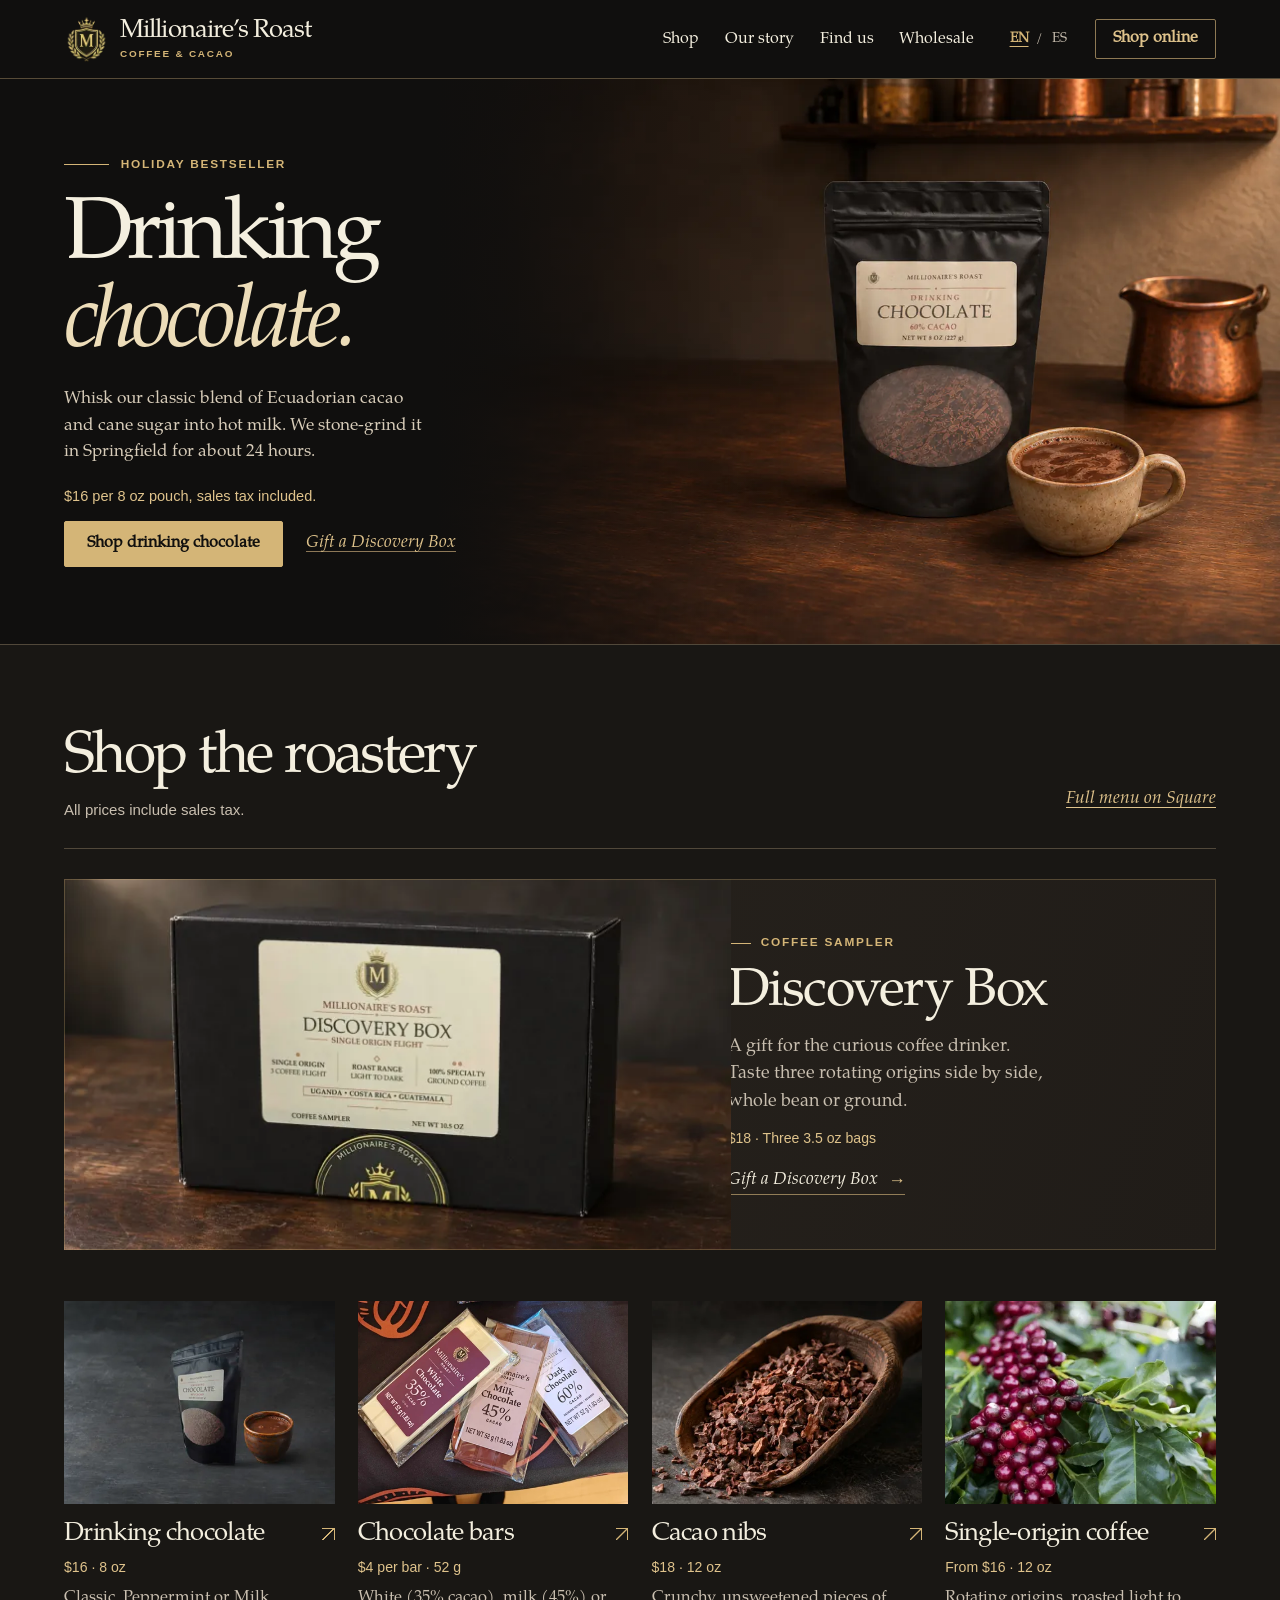
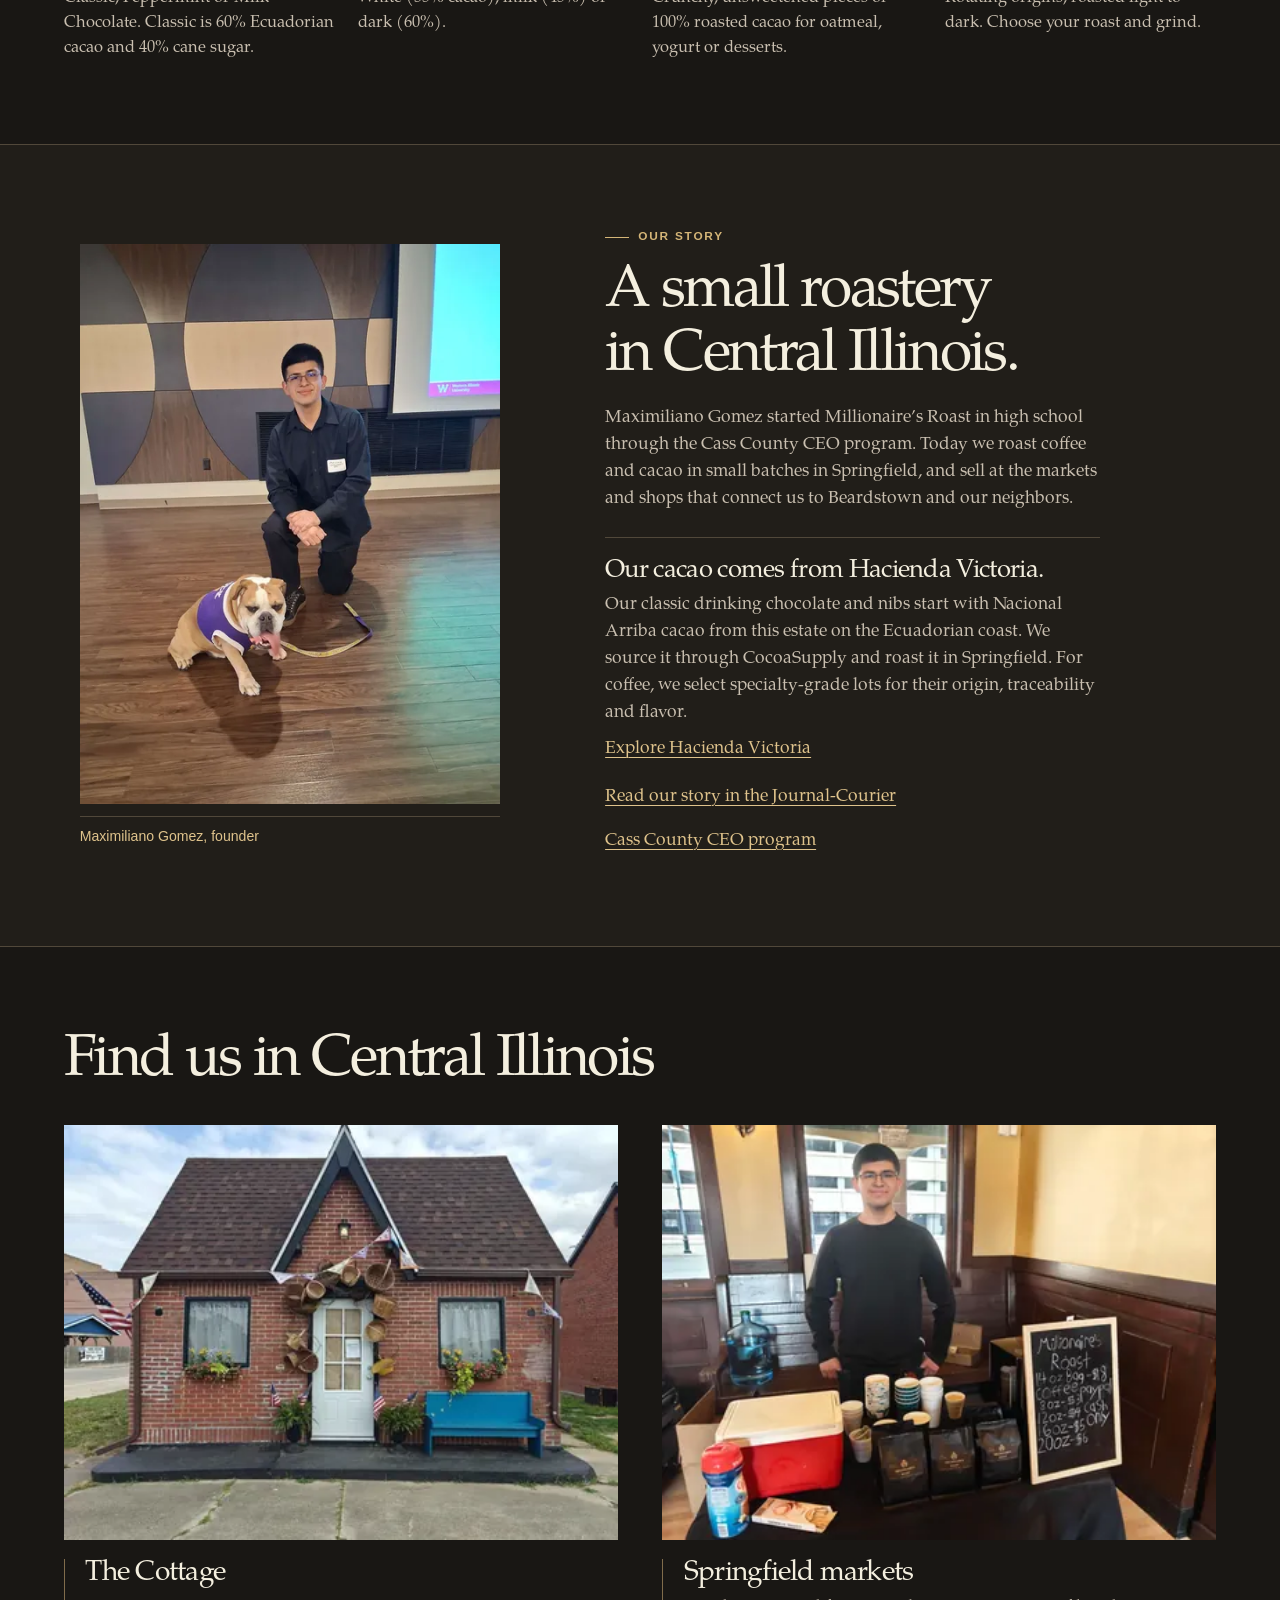
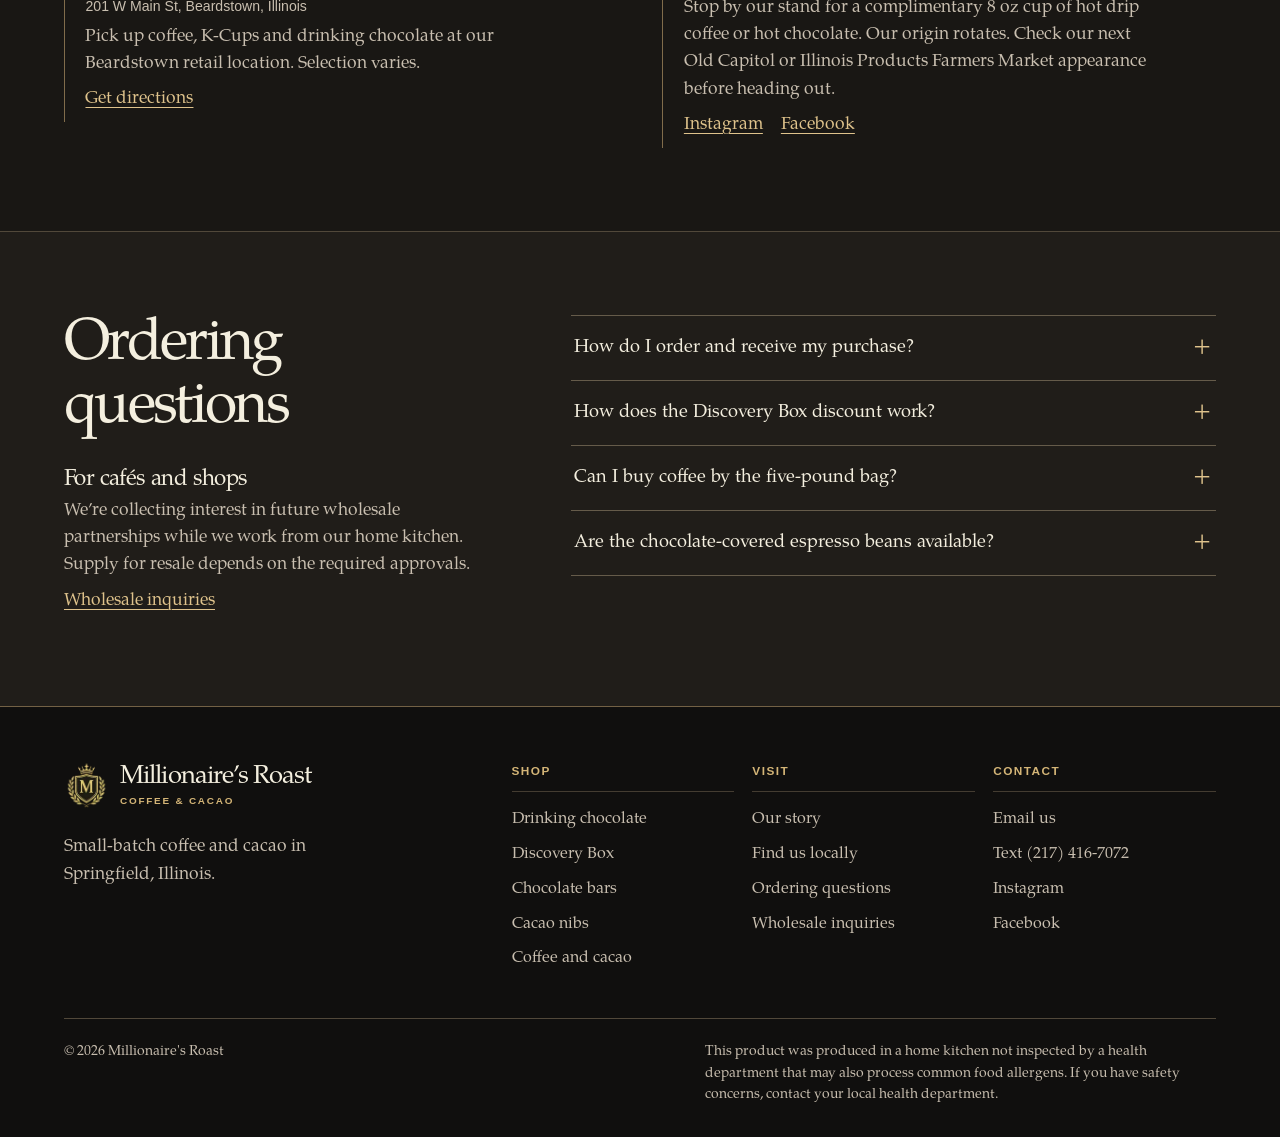
==== index.html @ 8582a4cc "Refine the bilingual storefront, menu pricing and motion" ====
<!doctype html>
<html lang="en">
  <head>
    <meta charset="utf-8" />
    <meta name="viewport" content="width=device-width, initial-scale=1" />
    <meta name="theme-color" content="#100f0e" />
    <title data-en="Holiday Drinking Chocolate &amp; Coffee Gifts | Millionaire's Roast" data-es="Chocolate para beber y regalos de café | Millionaire's Roast">Holiday Drinking Chocolate &amp; Coffee Gifts | Millionaire's Roast</title>
    <meta
      name="description"
      content="Shop holiday drinking chocolate, the Discovery Box coffee sampler and $4 chocolate bars (52 g) from our Springfield, Illinois roastery. All prices include sales tax."
    />
    <meta name="application-name" content="Millionaire's Roast" />
    <meta name="author" content="Millionaire's Roast" />
    <meta
      name="robots"
      content="index, follow, max-image-preview:large, max-snippet:-1, max-video-preview:-1"
    />
    <link rel="canonical" href="https://millionairesroast.com/" />
    <link rel="icon" href="assets/favicon.979253e2cff559aa.png" />
    <link rel="apple-touch-icon" href="assets/favicon.979253e2cff559aa.png" />
    <meta property="og:type" content="website" />
    <meta property="og:locale" content="en_US" />
    <meta property="og:url" content="https://millionairesroast.com/" />
    <meta property="og:site_name" content="Millionaire's Roast" />
    <meta
      property="og:title"
      content="Holiday Drinking Chocolate &amp; Coffee Gifts | Millionaire's Roast"
    />
    <meta
      property="og:description"
      content="Drinking chocolate for winter evenings, a Discovery Box with three coffees to try, and 52 g chocolate bars for $4 each. All prices include sales tax."
    />
    <meta
      property="og:image"
      content="https://millionairesroast.com/assets/social-preview.d2bdfbea87bdc5b6.jpg"
    />
    <meta property="og:image:width" content="1050" />
    <meta property="og:image:height" content="600" />
    <meta
      property="og:image:alt"
      content="Millionaire's Roast logo surrounded by illustrated coffee beans"
    />
    <meta name="twitter:card" content="summary_large_image" />
    <meta
      name="twitter:title"
      content="Holiday Drinking Chocolate &amp; Coffee Gifts | Millionaire's Roast"
    />
    <meta
      name="twitter:description"
      content="Drinking chocolate, Discovery Box coffee samplers and chocolate bars from our Springfield, Illinois roastery."
    />
    <meta
      name="twitter:image"
      content="https://millionairesroast.com/assets/social-preview.d2bdfbea87bdc5b6.jpg"
    />
    <link rel="preload" as="image" href="assets/drinking-chocolate-workshop-800.f548fe2e4895a81c.webp" imagesrcset="assets/drinking-chocolate-workshop-480.85882cb21d6532cd.webp 480w, assets/drinking-chocolate-workshop-800.f548fe2e4895a81c.webp 800w, assets/drinking-chocolate-workshop-1280.b1c05b4b6eb4b151.webp 1280w" imagesizes="(max-width: 760px) 100vw, min(66vw, 1180px)" fetchpriority="high" />
    <style>@font-face{font-family:"Roast Serif Web";src:url("assets/roast-serif-regular.e9de6c2e62cf2ed9.woff2") format("woff2");font-weight:400;font-style:normal;font-display:swap}@font-face{font-family:"Roast Serif Web";src:url("assets/roast-serif-italic.8c2d156ebdbfd5fc.woff2") format("woff2");font-weight:400;font-style:italic;font-display:swap}:root{color-scheme:dark;--charcoal:#100f0e;--paper:#191714;--surface:#24211d;--ink:#f4efdf;--muted:#c9bfb0;--line:#51483a;--gold:#d4b577;--accent:#dfc38c;--on-dark:var(--ink);--serif:"Palatino Linotype",Palatino,"Book Antiqua","Roast Serif Web",Georgia,serif;--sans:"Segoe UI",Arial,sans-serif;--gutter:clamp(20px, 5vw, 80px);--section-space:clamp(52px, 6.5vw, 98px);font-family:var(--serif);color:var(--ink);background:var(--paper)}*,::after,::before{box-sizing:border-box}html{scroll-padding-top:max(94px,calc(var(--header-height,78px) + 8px))}body{margin:0;font-size:1.09rem;line-height:1.55}figure,h1,h2,h3,p{margin:0}h1,h2,h3{font-family:var(--serif);font-weight:400;line-height:1.08}h1,h2{text-wrap:balance}h2{font-size:clamp(2.5rem, 4.6vw, 4.5rem);letter-spacing:-.045em}h3{font-size:clamp(1.52rem, 2.2vw, 2.15rem);letter-spacing:-.027em}img{display:block;max-width:100%}a{color:inherit;text-underline-offset:.21em}button,input,select,textarea{font:inherit}a,button{touch-action:manipulation}button{color:inherit}:focus-visible{outline:2px solid #f5d9a0;outline-offset:4px}::selection{background:var(--gold);color:var(--charcoal)}.shell{width:min(calc(100% - 2 * var(--gutter)),1344px);margin-inline:auto}.skip-link{position:fixed;max-inline-size:calc(100% - var(--gutter) - 60px);z-index:90;top:8px;left:8px;padding:10px 16px;color:var(--charcoal);background:var(--ink);transform:translateY(-150%)}.skip-link:focus{transform:none}.eyebrow{color:var(--gold);font:600 .74rem/1.5 var(--sans);letter-spacing:.15em;text-transform:uppercase}.button{display:inline-flex;justify-content:center;align-items:center;min-height:46px;padding:11px 22px;border:1px solid transparent;border-radius:2px;font:700 1rem/1.35 var(--serif);text-decoration:none;text-align:center;cursor:pointer}.button-primary{color:var(--charcoal);background:var(--gold);border-color:var(--gold)}.button-primary:hover{background:#e9cb8e}.site-header{position:sticky;z-index:30;top:0;background:var(--charcoal);border-bottom:1px solid #574b37}.header-inner{display:flex;align-items:center;gap:clamp(16px,2.3vw,44px);min-height:78px}.brand{display:inline-flex;flex-shrink:0;align-items:center;min-height:44px;max-width:100%;gap:11px;text-decoration:none}.brand img{width:45px;height:45px;object-fit:contain}.brand>span{display:grid;min-width:0;gap:3px}.brand strong{font:400 clamp(1.35rem, 2vw, 1.8rem)/1.04 var(--serif);letter-spacing:-.035em}.brand small{color:var(--gold);font:600 .62rem/1.35 var(--sans);letter-spacing:.18em;text-transform:uppercase}.desktop-nav{display:flex;align-items:center;gap:clamp(16px,2vw,34px);margin-left:auto}.desktop-nav a{display:inline-flex;align-items:center;min-height:44px;font-size:1rem;text-decoration:none;white-space:nowrap}.desktop-nav a:hover,.desktop-nav a[aria-current=page]{color:var(--accent);text-decoration:underline;text-underline-offset:6px}.header-actions,.language-switch{display:flex;align-items:center}.header-actions{gap:clamp(12px,1.6vw,24px)}.header-actions>.button{min-height:40px;padding:7px 17px;border-color:#8e7954;background:0 0;color:var(--accent);white-space:nowrap}.header-actions>.button:hover{border-color:var(--accent);color:var(--ink)}.language-switch{gap:1px;color:var(--muted);font-size:.84rem}.language-switch button{min-height:40px;min-width:31px;padding:4px;border:0;background:0 0;cursor:pointer}.language-switch button.is-active{color:var(--gold);font-weight:700;text-decoration:underline;text-underline-offset:4px}.menu-toggle,.mobile-menu,.mobile-shop-bar{display:none}.site-footer{background:var(--charcoal);border-top:1px solid #736145}.footer-top{display:grid;grid-template-columns:1fr 1.9fr;gap:clamp(32px,6vw,90px);padding-block:56px 42px}.footer-brand>p{max-width:30ch;margin-top:16px;color:var(--muted)}.footer-links{display:grid;grid-template-columns:repeat(3,1fr);gap:18px}.footer-links h3{padding-bottom:10px;margin-bottom:10px;border-bottom:1px solid #443c31;color:var(--gold);font:600 .74rem/1.5 var(--sans);letter-spacing:.12em;text-transform:uppercase}.footer-links a{display:block;width:fit-content;padding-block:5px;color:var(--muted);font-size:1rem;text-decoration:none}.footer-links a:hover{color:var(--ink);text-decoration:underline}.footer-bottom{display:flex;justify-content:space-between;gap:28px;padding-block:23px 30px;border-top:1px solid var(--line)}.footer-bottom p{max-width:73ch;color:var(--muted);font-size:.87rem}.footer-bottom p:first-child{white-space:nowrap}@media (max-width:63.99em){.desktop-nav,.header-actions>.language-switch{display:none}.header-actions{flex:none;margin-left:auto}.header-inner .brand{min-width:0;flex-shrink:1}.brand img{flex:none}.brand{overflow-wrap:anywhere}.header-inner{container:masthead/inline-size;min-height:65px}.menu-toggle{display:grid;position:relative;place-items:center;width:44px;height:44px;border:0;background:0 0;cursor:pointer}.menu-toggle span{position:absolute;width:24px;height:2px;background:var(--gold)}.menu-toggle span:first-child{transform:translateY(-4px)}.menu-toggle span:last-child{transform:translateY(4px)}.menu-toggle.is-open span:first-child{transform:rotate(45deg)}.menu-toggle.is-open span:last-child{transform:rotate(-45deg)}.mobile-menu.is-open{display:block;position:absolute;inset:100% 0 auto;overflow-y:auto;max-height:calc(100dvh - 100%);padding:12px var(--gutter) 22px;border-block:1px solid var(--line);background:var(--charcoal)}.mobile-menu nav{display:grid}.mobile-menu nav>a{display:flex;align-items:center;min-height:47px;font-size:1.12rem;text-decoration:none}.mobile-menu nav>a:not(.button){border-bottom:1px solid var(--line)}.mobile-menu-shop{width:fit-content;margin-top:15px}.language-switch-mobile{gap:5px;padding-top:8px}.language-switch-mobile button{min-width:44px;min-height:44px}.footer-links a{display:flex;min-height:44px;align-items:center}}@container masthead (max-width:15em){.brand img{display:none}}@media (max-width:760px){body{overflow-wrap:anywhere}.footer-top{grid-template-columns:minmax(0,1fr)}.footer-links{gap:16px}.footer-bottom{flex-direction:column;gap:11px}.footer-bottom p:first-child{white-space:normal}}@media (max-width:560px){.brand img{width:36px;height:38px}.brand{gap:7px}.header-inner{min-height:62px;gap:9px}.header-actions{gap:3px}.header-actions>.button{display:none}.footer-top{padding-block:38px 30px}.footer-links{grid-template-columns:repeat(auto-fit,minmax(min(100%,7.5rem),1fr));row-gap:26px}}@media (scripting:none){.site-header .language-switch,.site-header .menu-toggle{display:none}}@media (scripting:none) and (max-width:63.99em){.site-header{position:static}.header-inner{flex-wrap:wrap;gap:0 12px;padding-block:6px}.desktop-nav{display:flex;flex-wrap:wrap;order:2;flex-basis:100%;gap:0 18px;margin-left:0}.desktop-nav a{white-space:normal}}@media (prefers-reduced-motion:no-preference){html:not(:has(:focus-visible)){scroll-behavior:smooth}}</style>
    <style>.text-link{display:inline-flex;align-items:center;min-height:44px;color:var(--accent);text-decoration:underline;text-decoration-thickness:1px}.text-link:hover{color:var(--ink)}.front-hero{position:relative;overflow:hidden;isolation:isolate;background:var(--charcoal);border-bottom:1px solid var(--line)}.front-hero-grid{display:grid;align-items:center;min-height:clamp(510px,39.5vw,670px)}.front-hero-copy{position:relative;z-index:1;width:51%;padding-block:clamp(52px,6vw,90px)}.front-hero .eyebrow{display:flex;align-items:center;gap:12px}.front-hero .eyebrow::before{content:"";width:clamp(28px,3.5vw,54px);height:1px;background:var(--gold)}.front-hero h1{margin:21px 0 17px;font-size:clamp(4rem, 6.9vw, 7.35rem);letter-spacing:-.057em;line-height:.99}.front-hero h1 em{display:block;color:#edddb9;font-weight:400}.hero-lead{max-width:41ch;text-wrap:pretty;color:#d8cdba;font-size:clamp(1.05rem, 1.35vw, 1.26rem);line-height:1.53}.hero-price-note{margin-top:20px;color:var(--accent);font:500 .91rem/1.45 var(--sans)}.hero-actions{display:flex;flex-wrap:wrap;align-items:center;gap:5px 23px;margin-top:14px}.hero-actions .text-link{font-style:italic;text-decoration-color:#8d7857}.front-hero-media{position:absolute;z-index:0;inset:0 0 0 auto;width:min(66%,1180px)}.front-hero-media img{width:100%;height:100%;object-fit:cover;object-position:57% 49%}.front-hero-media::after{position:absolute;inset:0;content:"";background:linear-gradient(90deg,#100f0e,rgba(16,15,14,.85) 8%,rgba(16,15,14,.32) 24%,transparent 42%)}.faq-section,.local-section,.shop-section{padding-block:var(--section-space)}.section-heading{display:flex;flex-wrap:wrap;align-items:baseline;justify-content:space-between;gap:3px 24px;margin-bottom:clamp(22px,2.4vw,38px)}.section-heading .text-link{font-style:italic}.shop-section .section-heading{align-items:end;padding-bottom:clamp(16px,2vw,28px);border-bottom:1px solid var(--line)}.shop-price-note{margin-top:8px;color:var(--muted);font:.94rem/1.5 var(--sans)}.shop-grid{display:grid;grid-template-columns:repeat(4,minmax(0,1fr));align-items:start;gap:clamp(26px,4vw,60px) clamp(16px,1.8vw,30px)}.shop-tile{min-width:0}.shop-tile-link{display:block;text-decoration:none}.tile-media{position:relative;overflow:hidden;aspect-ratio:4/3;background:var(--charcoal)}.tile-media img{width:100%;height:100%;object-fit:cover}.tile-chocolate img{object-position:76% 50%}.tile-bars .tile-media{aspect-ratio:4/3}.tile-bars img{object-fit:contain}.tile-info{display:grid;align-content:start;gap:8px;padding-top:17px}.shop-tile:not(.tile-discovery) h3{display:flex;align-items:baseline;justify-content:space-between;gap:.45em}.mobile-shop-bar::after,.shop-tile:not(.tile-discovery) h3::after{content:"";display:inline-block;flex:none;width:.48em;height:.48em;border-top:1px solid;border-right:1px solid;background:linear-gradient(-45deg,transparent 45%,currentColor 46% 54%,transparent 55%);color:var(--gold)}.tile-info h3{color:var(--ink);font-size:clamp(1.55rem, 2vw, 2.2rem)}.tile-info p{max-width:50ch;color:var(--muted);font-size:1.03rem;line-height:1.52}.tile-price{color:var(--accent);font:500 .88rem/1.5 var(--sans);font-variant-numeric:lining-nums tabular-nums}.shop-tile-link:hover h3{text-decoration:underline;text-decoration-thickness:1px;text-underline-offset:.15em}.shop-tile-link:hover .tile-media img{filter:brightness(1.04)}.tile-discovery{grid-column:1/-1}.tile-discovery .shop-tile-link{display:grid;grid-template-columns:1.12fr 1fr;position:relative;background:linear-gradient(110deg,#29241e,#201c18)}.tile-discovery .shop-tile-link::after{content:"";position:absolute;inset:0;border:1px solid rgba(212,181,119,.28);pointer-events:none}.tile-discovery .tile-media{align-self:stretch;min-height:100%;aspect-ratio:1.8/1}.tile-discovery .tile-info{align-self:center;justify-items:start;padding:clamp(25px,4.3vw,66px);gap:12px}.story-copy>.eyebrow,.tile-discovery .eyebrow{display:flex;align-items:center;gap:.8em}.story-copy>.eyebrow::before,.tile-discovery .eyebrow::before{content:"";width:2em;height:1px;background:currentColor}.tile-discovery h3{font-size:clamp(2.2rem, 4.2vw, 4rem)}.tile-discovery p{max-width:36ch;font-size:clamp(1.05rem, 1.4vw, 1.24rem)}.tile-discovery .tile-price{color:var(--accent)}.gift-link{display:inline-flex;gap:.6em;align-items:center;color:var(--ink);margin-top:6px;border-bottom:1px solid #927d57;font-style:italic}.gift-link span[aria-hidden]{color:var(--accent);font-family:var(--sans)}.story-section{background:#211e19;border-block:1px solid var(--line)}.story-grid{display:grid;grid-template-columns:.85fr 1.15fr;gap:clamp(36px,7vw,110px);align-items:center;padding-block:var(--section-space)}.story-media{width:min(100%,420px);min-width:0;justify-self:center}.story-media img{width:100%;height:auto}.local-copy address,.story-media figcaption{color:var(--accent);font:.88rem/1.5 var(--sans)}.story-media figcaption{margin-top:12px;padding-top:9px;border-top:1px solid var(--line)}.story-copy{max-width:55ch}.story-copy>*+*{margin-top:16px}.story-copy p{color:var(--muted)}.story-copy .eyebrow{color:var(--gold)}.story-copy h3{margin-bottom:6px;font-size:1.6rem}.local-links,.story-links{display:flex;flex-wrap:wrap;gap:0 18px}.origin-note{margin-top:24px;padding-top:20px;border-top:1px solid var(--line)}.story-links{margin-top:4px}.local-grid{display:grid;grid-template-columns:repeat(2,minmax(0,1fr));gap:clamp(22px,3.5vw,56px)}.local-entry{min-width:0}.local-entry img{width:100%;height:auto}.local-copy{margin-top:19px;padding-inline-start:clamp(14px,1.6vw,24px);border-inline-start:1px solid #806c4b}.local-entry h3{margin:0 0 6px}.local-entry address,.local-entry p{color:var(--muted);max-width:53ch}.local-entry address{margin-bottom:7px}.faq-section{background:#201d19;border-top:1px solid var(--line)}.faq-grid{display:grid;grid-template-columns:minmax(0,.8fr) minmax(0,1.2fr);gap:clamp(28px,6vw,90px)}.faq-heading{align-self:start}.faq-heading h2{max-width:13ch}.faq-list{min-width:0}.faq-list details{border-top:1px solid #655b4a}.faq-list details:last-child{border-bottom:1px solid #655b4a}.faq-list summary{display:flex;min-height:64px;align-items:center;justify-content:space-between;gap:18px;padding:15px 3px;font-size:1.14rem;cursor:pointer;list-style:none}.faq-list summary::-webkit-details-marker{display:none}.faq-list summary::after{content:"+";flex:0 0 20px;color:var(--accent);font-size:1.5rem;line-height:1}.faq-list details[open] summary::after{content:"−"}.faq-answer{padding:0 28px 20px 3px;color:var(--muted)}.faq-answer p+p{margin-top:10px}.wholesale-note{margin-top:26px;color:var(--muted)}.wholesale-note h3{margin-bottom:6px;color:var(--ink);font-size:1.4rem}@media (max-width:960px){.shop-grid{grid-template-columns:repeat(2,minmax(0,1fr))}.front-hero h1{font-size:clamp(3.8rem, 7.3vw, 4.8rem)}}@media (max-width:760px){.front-hero-grid{display:flex;flex-direction:column;width:100%;min-height:0}.front-hero-media{position:relative;order:-1;width:100%;aspect-ratio:2.05/1}.front-hero-media img{object-position:54% 52%}.front-hero-media::after{background:linear-gradient(0deg,#100f0e,rgba(16,15,14,.1) 18%,transparent 31%)}.front-hero-copy{width:100%;padding:15px var(--gutter) 37px}.front-hero h1{margin:12px 0;font-size:clamp(2rem, calc(1.2rem + 8.2vw), 4.1rem)}.front-hero h1 em{display:inline}.hero-lead{max-width:45ch}.hero-price-note{margin-top:15px}.hero-actions{margin-top:10px}.tile-discovery .shop-tile-link{grid-template-columns:1fr 1fr}.tile-discovery .tile-media{align-self:stretch;min-height:100%;aspect-ratio:auto}.tile-discovery .tile-info{padding:25px}.faq-grid,.story-grid{grid-template-columns:minmax(0,1fr)}.story-grid{gap:25px}.faq-heading h2{max-width:none}}@media (max-width:560px){.front-hero-media{aspect-ratio:1.56/1}.hero-actions{gap:5px 16px}.shop-grid{container:menu/inline-size;grid-template-columns:minmax(0,1fr);row-gap:24px}.shop-section .section-heading{gap:5px 20px}.shop-section .section-heading>.text-link{align-self:end}.shop-tile:not(.tile-discovery){border-top:1px solid var(--line);padding-top:22px}.tile-media{aspect-ratio:1.55/1}.tile-info{padding-top:12px}.tile-discovery .shop-tile-link{display:block}.tile-discovery .tile-media{min-height:0;aspect-ratio:1.5/1}.tile-discovery .tile-info{padding:23px 21px 25px}.local-grid{grid-template-columns:1fr;gap:30px}html:has(.mobile-shop-bar){--shop-clearance:calc(var(--shop-height, 48px) + 8px);scroll-padding-bottom:var(--shop-clearance)}body:has(.mobile-shop-bar) .site-footer{padding-bottom:max(66px,var(--shop-clearance))}.mobile-shop-bar{position:fixed;z-index:22;inset:auto 0 0;display:flex;align-items:center;justify-content:center;gap:.7em;min-height:48px;padding:10px 22px calc(10px + env(safe-area-inset-bottom));border-top:1px solid #8a7650;background:#262219;color:var(--accent);text-decoration:none;font-weight:700}.mobile-shop-bar::after{width:.52em;height:.52em}.mobile-shop-bar.is-hidden,body:has(.site-header.has-open-menu) .mobile-shop-bar{display:none}}@container menu (min-width:16em){.shop-tile:not(.tile-discovery) .shop-tile-link{display:grid;grid-template-columns:minmax(0,30%) minmax(0,1fr);align-items:start;gap:clamp(14px,4vw,22px)}.shop-tile:not(.tile-discovery) .tile-media{aspect-ratio:1}.shop-tile:not(.tile-discovery) .tile-info{padding-top:0;gap:5px}.shop-tile:not(.tile-discovery) h3{font-size:1.42rem}.shop-tile:not(.tile-discovery) .tile-info p{font-size:1rem;line-height:1.45}}</style>
    <style>@media (prefers-reduced-motion:no-preference){@keyframes mr-rule{from{transform:scaleX(.12)}to{transform:scaleX(1)}}@keyframes mr-menu{from{opacity:.94;transform:translateY(-3px)}to{opacity:1;transform:translateY(0)}}@keyframes mr-enter{from{opacity:.78;transform:translateY(6px)}to{opacity:1;transform:translateY(0)}}@keyframes mr-answer{from{opacity:.78}to{opacity:1}}.front-hero .eyebrow::before,.partner-intro .eyebrow::before{transform-origin:left center;animation:mr-rule .6s cubic-bezier(.22,.7,.3,1)}.mobile-menu.is-open{animation:mr-menu 150ms ease-out}.is-arriving{animation:mr-enter 380ms cubic-bezier(.2,.7,.3,1)}.is-arriving:focus-within,.is-arriving:target{animation:none}.button{transition:background-color 160ms ease,border-color 160ms ease,color 160ms ease,transform 120ms ease}.button:active:not(:disabled){transform:translateY(1px)}.language-switch button,.text-link{transition:color 150ms ease}.menu-toggle span{transition:transform 160ms ease}.faq-list details[open] .faq-answer{animation:mr-answer 180ms ease-out}}@media (prefers-reduced-motion:no-preference) and (hover:hover) and (pointer:fine){.shop-tile-link .tile-media img{transition:transform 280ms ease-out,filter 180ms ease-out}.shop-tile-link:hover .tile-media img{transform:scale(1.015)}.gift-link span[aria-hidden]{display:inline-block;transition:transform 180ms ease-out}.shop-tile-link:hover .gift-link span[aria-hidden]{transform:translateX(2px)}}</style>
    <script src="assets/analytics.7d87ce13913cc6cc.js" defer></script>
    <script src="assets/index.8e1924ff671959b1.js" defer></script>
  </head>
  <body>
    <a
      class="skip-link"
      href="#main-content"
      data-en="Skip to content"
      data-es="Saltar al contenido"
      >Skip to content</a
    >
    <script type="application/ld+json">
      {
        "@context": "https://schema.org",
        "@type": "LocalBusiness",
        "@id": "https://millionairesroast.com/#business",
        "name": "Millionaire's Roast",
        "url": "https://millionairesroast.com/",
        "logo": "https://millionairesroast.com/assets/logo.14678de447581a34.webp",
        "image": "https://millionairesroast.com/assets/social-preview.d2bdfbea87bdc5b6.jpg",
        "description": "Small-batch specialty coffee and Ecuadorian cacao roasted in Springfield, Illinois. Our retail selection includes drinking chocolate, Discovery Box coffee samplers, chocolate bars and cacao nibs.",
        "telephone": "+1-217-416-7072",
        "email": "millionairesroast@gmail.com",
        "founder": { "@type": "Person", "name": "Maximiliano Gomez" },
        "priceRange": "$",
        "areaServed": [
          "Springfield, Illinois",
          "Beardstown, Illinois",
          "Central Illinois"
        ],
        "sameAs": [
          "https://www.facebook.com/millionairesroast",
          "https://www.instagram.com/millionairesroast"
        ]
      }
    </script>
    <header class="site-header">
      <div class="shell header-inner">
        <a class="brand" href="#top">
          <img src="assets/logo-96.f6f1cf65d33752ce.webp" width="48" height="48" alt="" />
          <span><strong>Millionaire’s Roast</strong><small data-en="Coffee &amp; cacao" data-es="Café y cacao">Coffee &amp; cacao</small></span>
        </a>
        <nav class="desktop-nav" aria-label="Primary navigation" data-aria-label-en="Primary navigation" data-aria-label-es="Navegación principal">
          <a href="#coffee" data-en="Shop" data-es="Tienda">Shop</a>
          <a href="#story" data-en="Our story" data-es="Nuestra historia">Our story</a>
          <a href="#find-us" data-en="Find us" data-es="Dónde comprar">Find us</a>
          <a href="wholesale/" data-en="Wholesale" data-es="Mayoreo">Wholesale</a>
        </nav>
        <div class="header-actions">
          <div class="language-switch" role="group" aria-label="Language" data-aria-label-en="Language" data-aria-label-es="Idioma">
            <button type="button" class="is-active" aria-pressed="true">EN</button><span aria-hidden="true">/</span><button type="button" aria-pressed="false">ES</button>
          </div>
          <a class="button button-primary" href="https://millionaires-roast.square.site/" data-location="header" data-en="Shop online" data-es="Comprar en línea">Shop online</a>
          <button type="button" class="menu-toggle" aria-expanded="false" aria-controls="mobile-menu" aria-label="Open menu" data-aria-label-en="Open menu" data-aria-label-es="Abrir menú"><span></span><span></span></button>
        </div>
      </div>
      <div class="mobile-menu" id="mobile-menu" aria-hidden="true" inert>
        <nav aria-label="Mobile navigation" data-aria-label-en="Mobile navigation" data-aria-label-es="Navegación móvil">
          <a href="#coffee" data-en="Shop" data-es="Tienda">Shop</a>
          <a href="#story" data-en="Our story" data-es="Nuestra historia">Our story</a>
          <a href="#find-us" data-en="Find us" data-es="Dónde comprar">Find us</a>
          <a href="wholesale/" data-en="Wholesale" data-es="Mayoreo">Wholesale</a>
          <a class="button button-primary mobile-menu-shop" href="https://millionaires-roast.square.site/" data-location="mobile_menu" data-en="Shop online" data-es="Comprar en línea">Shop online</a>
        </nav>
        <div class="language-switch language-switch-mobile" role="group" aria-label="Language" data-aria-label-en="Language" data-aria-label-es="Idioma">
            <button type="button" class="is-active" aria-pressed="true">EN</button><span aria-hidden="true">/</span><button type="button" aria-pressed="false">ES</button>
          </div>
      </div>
    </header>
    <main id="main-content">
      <section class="front-hero" id="top" aria-labelledby="hero-title">
        <div class="shell front-hero-grid">
          <div class="front-hero-copy">
            <p class="eyebrow" data-en="Holiday bestseller" data-es="El más vendido de las fiestas">Holiday bestseller</p>
            <h1 id="hero-title"><span data-en="Drinking" data-es="Chocolate">Drinking</span> <em data-en="chocolate." data-es="para beber.">chocolate.</em></h1>
            <p class="hero-lead" data-en="Whisk our classic blend of Ecuadorian cacao and cane sugar into hot milk. We stone-grind it in Springfield for about 24 hours." data-es="Disuelve nuestra mezcla clásica de cacao ecuatoriano y azúcar de caña en leche caliente. La molemos en piedra en Springfield durante unas 24 horas.">Whisk our classic blend of Ecuadorian cacao and cane sugar into hot milk. We stone-grind it in Springfield for about 24 hours.</p>
            <p id="hero-price" class="hero-price-note" data-en="$16 per 8 oz pouch, sales tax included." data-es="Bolsa de 8 oz por $16, impuestos incluidos.">$16 per 8 oz pouch, sales tax included.</p>
            <div class="hero-actions">
              <a href="https://millionaires-roast.square.site/product/8-oz-drinking-chocolate/ZMWO643HKYKFW32RAFJLELUY?cs=true&amp;cst=custom" class="button button-primary" data-location="hero_primary" aria-describedby="hero-price" data-en="Shop drinking chocolate" data-es="Comprar chocolate para beber">Shop drinking chocolate</a>
              <a href="https://millionaires-roast.square.site/product/discovery-box/I4FOVQ3W64GJPGNMPODEMAHV?cs=true&amp;cst=custom" class="text-link" data-location="hero_discovery" data-en="Gift a Discovery Box" data-es="Regalar una Discovery Box">Gift a Discovery Box</a>
            </div>
          </div>
          <figure class="front-hero-media">
            <img
                  src="assets/drinking-chocolate-workshop-800.f548fe2e4895a81c.webp"
                  srcset="assets/drinking-chocolate-workshop-480.85882cb21d6532cd.webp 480w, assets/drinking-chocolate-workshop-800.f548fe2e4895a81c.webp 800w, assets/drinking-chocolate-workshop-1280.b1c05b4b6eb4b151.webp 1280w"
                  sizes="(max-width: 760px) 100vw, min(66vw, 1180px)"
                  alt="Millionaire’s Roast drinking chocolate and a prepared cup on a wooden worktable" data-alt-en="Millionaire’s Roast drinking chocolate and a prepared cup on a wooden worktable" data-alt-es="Chocolate para beber de Millionaire’s Roast junto a una taza preparada sobre una mesa de madera"
                  width="1280" height="853" loading="eager" decoding="async" fetchpriority="high" />
          </figure>
        </div>
      </section>

      <section class="shop-section" id="coffee" aria-labelledby="shop-title">
        <div class="shell">
          <div class="section-heading">
            <div>
              <h2 id="shop-title" data-en="Shop the roastery" data-es="Tienda de la tostaduría">Shop the roastery</h2>
              <p id="shop-tax-note" class="shop-price-note" data-en="All prices include sales tax." data-es="Todos los precios incluyen impuestos.">All prices include sales tax.</p>
            </div>
            <a href="https://millionaires-roast.square.site/" class="text-link" data-location="products_shop_all" data-en="Full menu on Square" data-es="Menú completo en Square">Full menu on Square</a>
          </div>
          <div class="shop-grid">
            <article class="shop-tile tile-discovery">
              <a class="shop-tile-link" href="https://millionaires-roast.square.site/product/discovery-box/I4FOVQ3W64GJPGNMPODEMAHV?cs=true&amp;cst=custom" data-location="product_discovery" aria-labelledby="menu-discovery price-discovery" aria-describedby="shop-tax-note">
                <div class="tile-media"><img
                  src="assets/discovery-box-noir-800.c0e76d562f02e417.webp"
                  srcset="assets/discovery-box-noir-480.dc2ecbd0362efe7a.webp 480w, assets/discovery-box-noir-672.3f196f4bf8f49037.webp 672w, assets/discovery-box-noir-800.c0e76d562f02e417.webp 800w, assets/discovery-box-noir-1200.1baac0329c850399.webp 1200w"
                  sizes="(max-width: 560px) calc(100vw - 40px), (max-width: 1500px) 49vw, 710px"
                  alt="Millionaire’s Roast Discovery Box coffee sampler" data-alt-en="Millionaire’s Roast Discovery Box coffee sampler" data-alt-es="Caja de muestras de café Discovery Box de Millionaire’s Roast"
                  width="1200" height="800" loading="lazy" decoding="async" /></div>
                <div class="tile-info">
                  <span class="eyebrow" data-en="Coffee sampler" data-es="Selección de cafés">Coffee sampler</span>
                  <h3 id="menu-discovery" data-en="Discovery Box" data-es="Discovery Box">Discovery Box</h3>
                  <p data-en="A gift for the curious coffee drinker. Taste three rotating origins side by side, whole bean or ground." data-es="Un regalo para quien disfruta descubrir nuevos cafés. Compara tres orígenes que van cambiando, en grano o molidos.">A gift for the curious coffee drinker. Taste three rotating origins side by side, whole bean or ground.</p>
                  <strong id="price-discovery" class="tile-price" data-en="$18 · Three 3.5 oz bags" data-es="$18 · Tres bolsas de 3.5 oz">$18 · Three 3.5 oz bags</strong>
                  <span class="gift-link"><span data-en="Gift a Discovery Box" data-es="Regalar una Discovery Box">Gift a Discovery Box</span> <span aria-hidden="true">→</span></span>
                </div>
              </a>
            </article>
            <article class="shop-tile tile-chocolate">
              <a class="shop-tile-link" href="https://millionaires-roast.square.site/product/8-oz-drinking-chocolate/ZMWO643HKYKFW32RAFJLELUY?cs=true&amp;cst=custom" data-location="product_drinking_chocolate" aria-labelledby="menu-chocolate price-chocolate" aria-describedby="shop-tax-note">
                <div class="tile-media"><img
                  src="assets/drinking-chocolate-pouch-480.177f0aa91072e6b7.webp"
                  srcset="assets/drinking-chocolate-pouch-480.177f0aa91072e6b7.webp 480w, assets/drinking-chocolate-pouch-800.1d04da2bcf00e0ca.webp 800w, assets/drinking-chocolate-pouch-1280.0961b9ad38a8c5db.webp 1280w"
                  sizes="auto, (max-width: 560px) calc(100vw - 40px), (max-width: 960px) 44vw, (max-width: 1500px) 21vw, 316px"
                  alt="Millionaire’s Roast drinking chocolate in its black 8 oz pouch beside a prepared cup" data-alt-en="Millionaire’s Roast drinking chocolate in its black 8 oz pouch beside a prepared cup" data-alt-es="Bolsa negra de 8 oz de chocolate para beber de Millionaire’s Roast junto a una taza preparada"
                  width="480" height="320" loading="lazy" decoding="async" /></div>
                <div class="tile-info">
                  <h3 id="menu-chocolate" data-en="Drinking chocolate" data-es="Chocolate para beber">Drinking chocolate</h3>
                  <strong id="price-chocolate" class="tile-price">$16 · 8 oz</strong>
                  <p data-en="Classic, Peppermint or Milk Chocolate. Classic is 60% Ecuadorian cacao and 40% cane sugar." data-es="Clásico, con menta o con leche. El clásico lleva 60% de cacao ecuatoriano y 40% de azúcar de caña.">Classic, Peppermint or Milk Chocolate. Classic is 60% Ecuadorian cacao and 40% cane sugar.</p>
                </div>
              </a>
            </article>
            <article class="shop-tile tile-bars" id="chocolate-bars">
              <a class="shop-tile-link" href="https://millionaires-roast.square.site/product/chocolate-bar/ONMEJ2LHZ3CQOASZO4UQ5MYF" data-location="product_chocolate_bars" aria-labelledby="cacao-title price-bars" aria-describedby="shop-tax-note">
                <div class="tile-media" id="cacao">
                  <img src="assets/chocolate-bars-800.f8f4a4ca7b8ad57d.webp"
                    srcset="assets/chocolate-bars-480.7f7cb1a8b853d9d6.webp 480w, assets/chocolate-bars-672.a7414eb6d315aac2.webp 672w, assets/chocolate-bars-800.f8f4a4ca7b8ad57d.webp 800w, assets/chocolate-bars-1280.9f692f3009b971d4.webp 1280w"
                    sizes="auto, (max-width: 560px) calc(100vw - 40px), (max-width: 960px) 44vw, (max-width: 1500px) 21vw, 316px"
                    width="1280" height="961" loading="lazy" decoding="async"
                    alt="Three wrapped Millionaire’s Roast chocolate bars with their white, milk and dark chocolate labels"
                    data-alt-en="Three wrapped Millionaire’s Roast chocolate bars with their white, milk and dark chocolate labels"
                    data-alt-es="Tres barras de Millionaire’s Roast en sus envolturas, con etiquetas de chocolate blanco, con leche y negro" />
                </div>
                <div class="tile-info">
                  <h3 id="cacao-title" data-en="Chocolate bars" data-es="Barras de chocolate">Chocolate bars</h3>
                  <strong id="price-bars" class="tile-price" data-en="$4 per bar · 52 g" data-es="$4 por barra · 52 g">$4 per bar · 52 g</strong>
                  <p data-en="White (35% cacao), milk (45%) or dark (60%)." data-es="Chocolate blanco (35% de cacao), con leche (45%) o negro (60%).">White (35% cacao), milk (45%) or dark (60%).</p>
                </div>
              </a>
            </article>
            <article class="shop-tile tile-nibs">
              <a class="shop-tile-link" href="https://millionaires-roast.square.site/product/12-oz-cacao-nibs/FIBSRSAADKSDK24KM3QKAHJF?cs=true&amp;cst=custom" data-location="product_cacao_beans" aria-labelledby="menu-nibs price-nibs" aria-describedby="shop-tax-note">
                <div class="tile-media"><img
                  src="assets/cacao-nibs-noir-480.1eea29a0c6902227.webp"
                  srcset="assets/cacao-nibs-noir-480.1eea29a0c6902227.webp 480w, assets/cacao-nibs-noir-672.53b060c732dc2bb8.webp 672w, assets/cacao-nibs-noir-800.3e571bd6fb41cfdb.webp 800w"
                  sizes="auto, (max-width: 560px) calc(100vw - 40px), (max-width: 960px) 44vw, (max-width: 1500px) 21vw, 316px"
                  alt="Roasted cacao nibs in a wooden scoop" data-alt-en="Roasted cacao nibs in a wooden scoop" data-alt-es="Trocitos de cacao tostado en una cuchara de madera"
                  width="800" height="533" loading="lazy" decoding="async" /></div>
                <div class="tile-info">
                  <h3 id="menu-nibs" data-en="Cacao nibs" data-es="Nibs de cacao">Cacao nibs</h3>
                  <strong id="price-nibs" class="tile-price">$18 · 12 oz</strong>
                  <p data-en="Crunchy, unsweetened pieces of 100% roasted cacao for oatmeal, yogurt or desserts." data-es="100% cacao tostado, en trocitos crujientes y sin azúcar. Para avena, yogur o postres.">Crunchy, unsweetened pieces of 100% roasted cacao for oatmeal, yogurt or desserts.</p>
                </div>
              </a>
            </article>
            <article class="shop-tile tile-coffee">
              <a class="shop-tile-link" href="https://millionaires-roast.square.site/" data-location="product_lineup" aria-labelledby="menu-coffee price-coffee" aria-describedby="shop-tax-note">
                <div class="tile-media"><img
                  src="assets/coffee-cherries-480.f9cda7b9d85036f8.webp"
                  srcset="assets/coffee-cherries-480.f9cda7b9d85036f8.webp 480w, assets/coffee-cherries-672.d9beb20ac76b5f9d.webp 672w, assets/coffee-cherries-800.348f8e6fe25bd2b5.webp 800w, assets/coffee-cherries-1024.fb5fd9a8d0d3ef9c.webp 1024w"
                  sizes="auto, (max-width: 560px) calc(100vw - 40px), (max-width: 960px) 44vw, (max-width: 1500px) 21vw, 316px"
                  alt="Ripe coffee cherries on a branch in Brazil’s Sul de Minas region" data-alt-en="Ripe coffee cherries on a branch in Brazil’s Sul de Minas region" data-alt-es="Cerezas de café maduras en una rama en la región brasileña de Sul de Minas"
                  width="1024" height="683" loading="lazy" decoding="async" /></div>
                <div class="tile-info">
                  <h3 id="menu-coffee" data-en="Single-origin coffee" data-es="Café de origen único">Single-origin coffee</h3>
                  <strong id="price-coffee" class="tile-price" data-en="From $16 · 12 oz" data-es="Desde $16 · 12 oz">From $16 · 12 oz</strong>
                  <p data-en="Rotating origins, roasted light to dark. Choose your roast and grind." data-es="Orígenes que van cambiando, con tuestes de claro a oscuro y molienda a tu gusto.">Rotating origins, roasted light to dark. Choose your roast and grind.</p>
                </div>
              </a>
            </article>
          </div>
        </div>
      </section>

      <section class="story-section" id="story" aria-labelledby="story-title">
        <div class="shell story-grid">
          <figure class="story-media">
            <img
                  src="assets/maximiliano-480.da88c7f9fe7f1a02.webp"
                  srcset="assets/maximiliano-480.da88c7f9fe7f1a02.webp 480w, assets/maximiliano-672.deab69865f856dc6.webp 672w, assets/maximiliano-960.b7630e1d8527c161.webp 960w"
                  sizes="auto, (max-width: 400px) calc(100vw - 40px), (max-width: 760px) min(90vw, 420px), min(35.3vw, 420px)"
                  alt="Millionaire’s Roast founder Maximiliano Gomez kneeling beside a bulldog" data-alt-en="Millionaire’s Roast founder Maximiliano Gomez kneeling beside a bulldog" data-alt-es="Maximiliano Gomez, fundador de Millionaire’s Roast, arrodillado junto a un bulldog"
                  width="960" height="1280" loading="lazy" decoding="async" />
            <figcaption data-en="Maximiliano Gomez, founder" data-es="Maximiliano Gomez, fundador">Maximiliano Gomez, founder</figcaption>
          </figure>
          <div class="story-copy">
            <p class="eyebrow" data-en="Our story" data-es="Nuestra historia">Our story</p>
            <h2 id="story-title" data-en="A small roastery in Central Illinois." data-es="Una pequeña tostaduría en el centro de Illinois.">A small roastery in Central Illinois.</h2>
            <p data-en="Maximiliano Gomez started Millionaire’s Roast in high school through the Cass County CEO program. Today we roast coffee and cacao in small batches in Springfield, and sell at the markets and shops that connect us to Beardstown and our neighbors." data-es="Maximiliano Gomez fundó Millionaire’s Roast cuando estaba en la preparatoria, con el programa Cass County CEO. Hoy tostamos café y cacao en pequeños lotes en Springfield y vendemos en los mercados y tiendas que nos unen a Beardstown y a nuestra comunidad.">Maximiliano Gomez started Millionaire’s Roast in high school through the Cass County CEO program. Today we roast coffee and cacao in small batches in Springfield, and sell at the markets and shops that connect us to Beardstown and our neighbors.</p>
            <div class="origin-note" id="difference">
              <h3 data-en="Our cacao comes from Hacienda Victoria." data-es="Nuestro cacao viene de Hacienda Victoria.">Our cacao comes from Hacienda Victoria.</h3>
              <p data-en="Our classic drinking chocolate and nibs start with Nacional Arriba cacao from this estate on the Ecuadorian coast. We source it through CocoaSupply and roast it in Springfield. For coffee, we select specialty-grade lots for their origin, traceability and flavor." data-es="Nuestro chocolate para beber clásico y los nibs se elaboran con cacao Nacional Arriba de esta finca en la costa ecuatoriana. Lo compramos a través de CocoaSupply y lo tostamos en Springfield. Para el café, elegimos lotes de especialidad por su origen, trazabilidad y sabor.">Our classic drinking chocolate and nibs start with Nacional Arriba cacao from this estate on the Ecuadorian coast. We source it through CocoaSupply and roast it in Springfield. For coffee, we select specialty-grade lots for their origin, traceability and flavor.</p>
              <a href="https://www.casafranceschi.com/en/our-offer/origins/ecuador/victoria-nacional" class="text-link" data-en="Explore Hacienda Victoria" data-es="Conoce Hacienda Victoria">Explore Hacienda Victoria</a>
            </div>
            <div class="story-links">
              <a href="https://www.myjournalcourier.com/news/article/beardstown-teenager-starts-coffee-roastery-22325038.php" class="text-link" data-en="Read our story in the Journal-Courier" data-es="Lee nuestra historia en el Journal-Courier">Read our story in the Journal-Courier</a>
              <a href="https://www.casscountyceo.com/about-us" class="text-link" data-en="Cass County CEO program" data-es="Programa Cass County CEO">Cass County CEO program</a>
            </div>
          </div>
        </div>
      </section>

      <section class="local-section" id="find-us" aria-labelledby="local-title">
        <div class="shell">
          <div class="section-heading"><h2 id="local-title" data-en="Find us in Central Illinois" data-es="Dónde encontrarnos en el centro de Illinois">Find us in Central Illinois</h2></div>
          <div class="local-grid">
            <article class="local-entry">
              <div class="local-media"><img
                  src="assets/cottage-640.071ca8d51faf8b65.webp"
                  srcset="assets/cottage-400.34a2ee290577024c.webp 400w, assets/cottage-640.071ca8d51faf8b65.webp 640w, assets/cottage-896.f4629ca8e2ed38dc.webp 896w, assets/cottage-1113.2fd98f8c4d7116cb.webp 1113w"
                  sizes="auto, (max-width: 400px) calc(100vw - 40px), (max-width: 560px) 90vw, min(43.3vw, 648px)"
                  alt="The red-brick Cottage storefront in Beardstown, with a blue bench by the door" data-alt-en="The red-brick Cottage storefront in Beardstown, with a blue bench by the door" data-alt-es="La fachada de ladrillo rojo de The Cottage en Beardstown, con un banco azul junto a la puerta"
                  width="1113" height="835" loading="lazy" decoding="async" /></div>
              <div class="local-copy">
                <h3>The Cottage</h3>
                <address>201 W Main St, Beardstown, Illinois</address>
                <p data-en="Pick up coffee, K-Cups and drinking chocolate at our Beardstown retail location. Selection varies." data-es="Encuentra café, cápsulas K-Cup y chocolate para beber en nuestro punto de venta en Beardstown. La selección puede variar.">Pick up coffee, K-Cups and drinking chocolate at our Beardstown retail location. Selection varies.</p>
                <a href="https://www.google.com/maps/dir/?api=1&amp;destination=201+W+Main+St%2C+Beardstown%2C+IL+62618" class="text-link" data-en="Get directions" data-es="Cómo llegar">Get directions</a>
              </div>
            </article>
            <article class="local-entry">
              <div class="local-media"><img
                  src="assets/market-640.c00f0d9deb6e36ab.webp"
                  srcset="assets/market-400.3a24d0815d241f95.webp 400w, assets/market-640.c00f0d9deb6e36ab.webp 640w, assets/market-896.ce7511e6b17c83cd.webp 896w, assets/market-1120.f10830af85cee5c5.webp 1120w, assets/market-1280.b27a60c7f926fdbe.webp 1280w"
                  sizes="auto, (max-width: 400px) calc(100vw - 40px), (max-width: 560px) 90vw, min(43.3vw, 648px)"
                  alt="A vendor behind the Millionaire’s Roast table with coffee bags, stacked cups and a chalkboard menu" data-alt-en="A vendor behind the Millionaire’s Roast table with coffee bags, stacked cups and a chalkboard menu" data-alt-es="Un vendedor detrás de la mesa de Millionaire’s Roast con bolsas de café, vasos apilados y un menú escrito con tiza"
                  width="1280" height="960" loading="lazy" decoding="async" /></div>
              <div class="local-copy">
                <h3 data-en="Springfield markets" data-es="Mercados de Springfield">Springfield markets</h3>
                <p data-en="Stop by our stand for a complimentary 8 oz cup of hot drip coffee or hot chocolate. Our origin rotates. Check our next Old Capitol or Illinois Products Farmers Market appearance before heading out." data-es="Pasa por nuestro puesto para tomar una taza gratis de 8 oz de café de filtro o chocolate caliente. El origen del café va cambiando. Antes de salir, consulta cuándo estaremos en los mercados Old Capitol o Illinois Products.">Stop by our stand for a complimentary 8 oz cup of hot drip coffee or hot chocolate. Our origin rotates. Check our next Old Capitol or Illinois Products Farmers Market appearance before heading out.</p>
                <div class="local-links"><a class="text-link" href="https://www.instagram.com/millionairesroast">Instagram</a><a class="text-link" href="https://www.facebook.com/millionairesroast">Facebook</a></div>
              </div>
            </article>
          </div>
        </div>
      </section>

      <section class="faq-section" id="faq" aria-labelledby="faq-title">
        <div class="shell faq-grid">
          <div class="faq-heading">
            <h2 id="faq-title" data-en="Ordering questions" data-es="Preguntas sobre pedidos">Ordering questions</h2>
            <div class="wholesale-note">
              <h3 id="wholesale-invitation-title" data-en="For cafés and shops" data-es="Para cafeterías y tiendas">For cafés and shops</h3>
              <p data-en="We’re collecting interest in future wholesale partnerships while we work from our home kitchen. Supply for resale depends on the required approvals." data-es="Desde nuestra cocina doméstica reunimos interés en futuras colaboraciones de mayoreo. El suministro para reventa depende de las autorizaciones necesarias.">We’re collecting interest in future wholesale partnerships while we work from our home kitchen. Supply for resale depends on the required approvals.</p>
              <a href="wholesale/" class="text-link" data-wholesale-location="home_invitation" data-en="Wholesale inquiries" data-es="Consultas de mayoreo">Wholesale inquiries</a>
            </div>
          </div>
          <div class="faq-list">
            <details>
              <summary><span data-en="How do I order and receive my purchase?" data-es="¿Cómo hago y recibo mi pedido?">How do I order and receive my purchase?</span><i aria-hidden="true"></i></summary>
              <div class="faq-answer"><div><p data-en="Order through Square. Our retail prices include sales tax. At checkout, you’ll see the shipping, local pickup or local delivery options available for your items and address. Allow about 48 hours for preparation, plus transit time if your order ships." data-es="Haz tu pedido en Square. Nuestros precios al público incluyen impuestos. Al pagar, verás las opciones de envío, recogida en persona o entrega local disponibles según tu pedido y tu dirección. Calcula unas 48 horas de preparación, más el tiempo de tránsito si eliges envío.">Order through Square. Our retail prices include sales tax. At checkout, you’ll see the shipping, local pickup or local delivery options available for your items and address. Allow about 48 hours for preparation, plus transit time if your order ships.</p></div></div>
            </details>
            <details>
              <summary><span data-en="How does the Discovery Box discount work?" data-es="¿Cómo funciona el descuento de la Discovery Box?">How does the Discovery Box discount work?</span><i aria-hidden="true"></i></summary>
              <div class="faq-answer"><div><p data-en="Look inside the lid for a code that takes 10% off your first online purchase of bagged coffee. Enter it at checkout on your phone or computer." data-es="Busca en la etiqueta interior de la caja un código para obtener un 10% de descuento en tu primera compra de café en bolsa en línea. Ingrésalo al pagar desde tu teléfono o computadora.">Look inside the lid for a code that takes 10% off your first online purchase of bagged coffee. Enter it at checkout on your phone or computer.</p></div></div>
            </details>
            <details>
              <summary><span data-en="Can I buy coffee by the five-pound bag?" data-es="¿Puedo comprar café en bolsas de cinco libras?">Can I buy coffee by the five-pound bag?</span><i aria-hidden="true"></i></summary>
              <div class="faq-answer"><div><p data-en="Yes. Most five-pound bags are $80, and our Costa Rican Tarrazú Honey is $85. Both prices include sales tax. Square lists current origins, tasting notes and whole-bean or ground options." data-es="Sí. La mayoría de las bolsas de cinco libras cuestan $80 y la de Tarrazú Honey de Costa Rica cuesta $85. Ambos precios incluyen impuestos. En Square puedes consultar los orígenes y las notas de cata, y elegir entre café en grano o molido.">Yes. Most five-pound bags are $80, and our Costa Rican Tarrazú Honey is $85. Both prices include sales tax. Square lists current origins, tasting notes and whole-bean or ground options.</p></div></div>
            </details>
            <details>
              <summary><span data-en="Are the chocolate-covered espresso beans available?" data-es="¿Ya venden granos de café espresso cubiertos de chocolate?">Are the chocolate-covered espresso beans available?</span><i aria-hidden="true"></i></summary>
              <div class="faq-answer"><div><p><span data-en="They’re still in development." data-es="Aún están en desarrollo.">They’re still in development.</span> <a href="https://millionaires-roast.square.site/product/chocolate-bar/ONMEJ2LHZ3CQOASZO4UQ5MYF" data-location="faq_chocolate_bars" data-en="Shop 52 g chocolate bars for $4 each, tax included." data-es="Compra barras de chocolate de 52 g a $4 cada una, impuestos incluidos.">Shop 52 g chocolate bars for $4 each, tax included.</a></p></div></div>
            </details>
          </div>
        </div>
      </section>
    </main>
    <footer class="site-footer">
      <div class="shell footer-top">
        <div class="footer-brand">
          <a class="brand" href="#top">
          <img src="assets/logo-96.f6f1cf65d33752ce.webp" width="48" height="48" alt="" />
          <span><strong>Millionaire’s Roast</strong><small data-en="Coffee &amp; cacao" data-es="Café y cacao">Coffee &amp; cacao</small></span>
        </a>
          <p data-en="Small-batch coffee and cacao in Springfield, Illinois." data-es="Café y cacao en lotes pequeños en Springfield, Illinois.">Small-batch coffee and cacao in Springfield, Illinois.</p>
        </div>
        <div class="footer-links">
          <div>
            <h3 data-en="Shop" data-es="Tienda">Shop</h3>
            <a href="https://millionaires-roast.square.site/product/8-oz-drinking-chocolate/ZMWO643HKYKFW32RAFJLELUY?cs=true&amp;cst=custom" data-location="footer_drinking_chocolate" data-en="Drinking chocolate" data-es="Chocolate para beber">Drinking chocolate</a>
            <a href="https://millionaires-roast.square.site/product/discovery-box/I4FOVQ3W64GJPGNMPODEMAHV?cs=true&amp;cst=custom" data-location="footer_discovery">Discovery Box</a>
            <a href="https://millionaires-roast.square.site/product/chocolate-bar/ONMEJ2LHZ3CQOASZO4UQ5MYF" data-location="footer_chocolate_bars" data-en="Chocolate bars" data-es="Barras de chocolate">Chocolate bars</a>
            <a href="https://millionaires-roast.square.site/product/12-oz-cacao-nibs/FIBSRSAADKSDK24KM3QKAHJF?cs=true&amp;cst=custom" data-location="footer_cacao_beans" data-en="Cacao nibs" data-es="Nibs de cacao">Cacao nibs</a>
            <a href="https://millionaires-roast.square.site/" data-location="footer_all_coffee" data-en="Coffee and cacao" data-es="Café y cacao">Coffee and cacao</a>
          </div>
          <div>
            <h3 data-en="Visit" data-es="Visítanos">Visit</h3>
            <a href="#story" data-en="Our story" data-es="Nuestra historia">Our story</a>
            <a href="#find-us" data-en="Find us locally" data-es="Dónde comprar">Find us locally</a>
            <a href="#faq" data-en="Ordering questions" data-es="Preguntas sobre pedidos">Ordering questions</a>
            <a href="wholesale/" data-en="Wholesale inquiries" data-es="Consultas de mayoreo">Wholesale inquiries</a>
          </div>
          <div>
            <h3 data-en="Contact" data-es="Contacto">Contact</h3>
            <a href="mailto:millionairesroast@gmail.com" data-en="Email us" data-es="Envíanos un correo">Email us</a>
            <a href="sms:12174167072" data-en="Text (217) 416-7072" data-es="Mensaje al (217) 416-7072">Text (217) 416-7072</a>
            <a href="https://www.instagram.com/millionairesroast">Instagram</a>
            <a href="https://www.facebook.com/millionairesroast">Facebook</a>
          </div>
        </div>
      </div>
      <div class="shell footer-bottom">
        <p>© 2026 Millionaire’s Roast</p>
        <p data-en="This product was produced in a home kitchen not inspected by a health department that may also process common food allergens. If you have safety concerns, contact your local health department." data-es="Este producto fue elaborado en una cocina doméstica no inspeccionada por un departamento de salud que también puede procesar alérgenos alimentarios comunes. Si tiene inquietudes de seguridad, comuníquese con su departamento de salud local.">This product was produced in a home kitchen not inspected by a health department that may also process common food allergens. If you have safety concerns, contact your local health department.</p>
      </div>
    </footer>
    <a href="https://millionaires-roast.square.site/" class="mobile-shop-bar is-hidden" data-location="mobile_sticky" aria-hidden="true" inert data-en="Shop online" data-es="Comprar en línea">Shop online</a>
  </body>
</html>
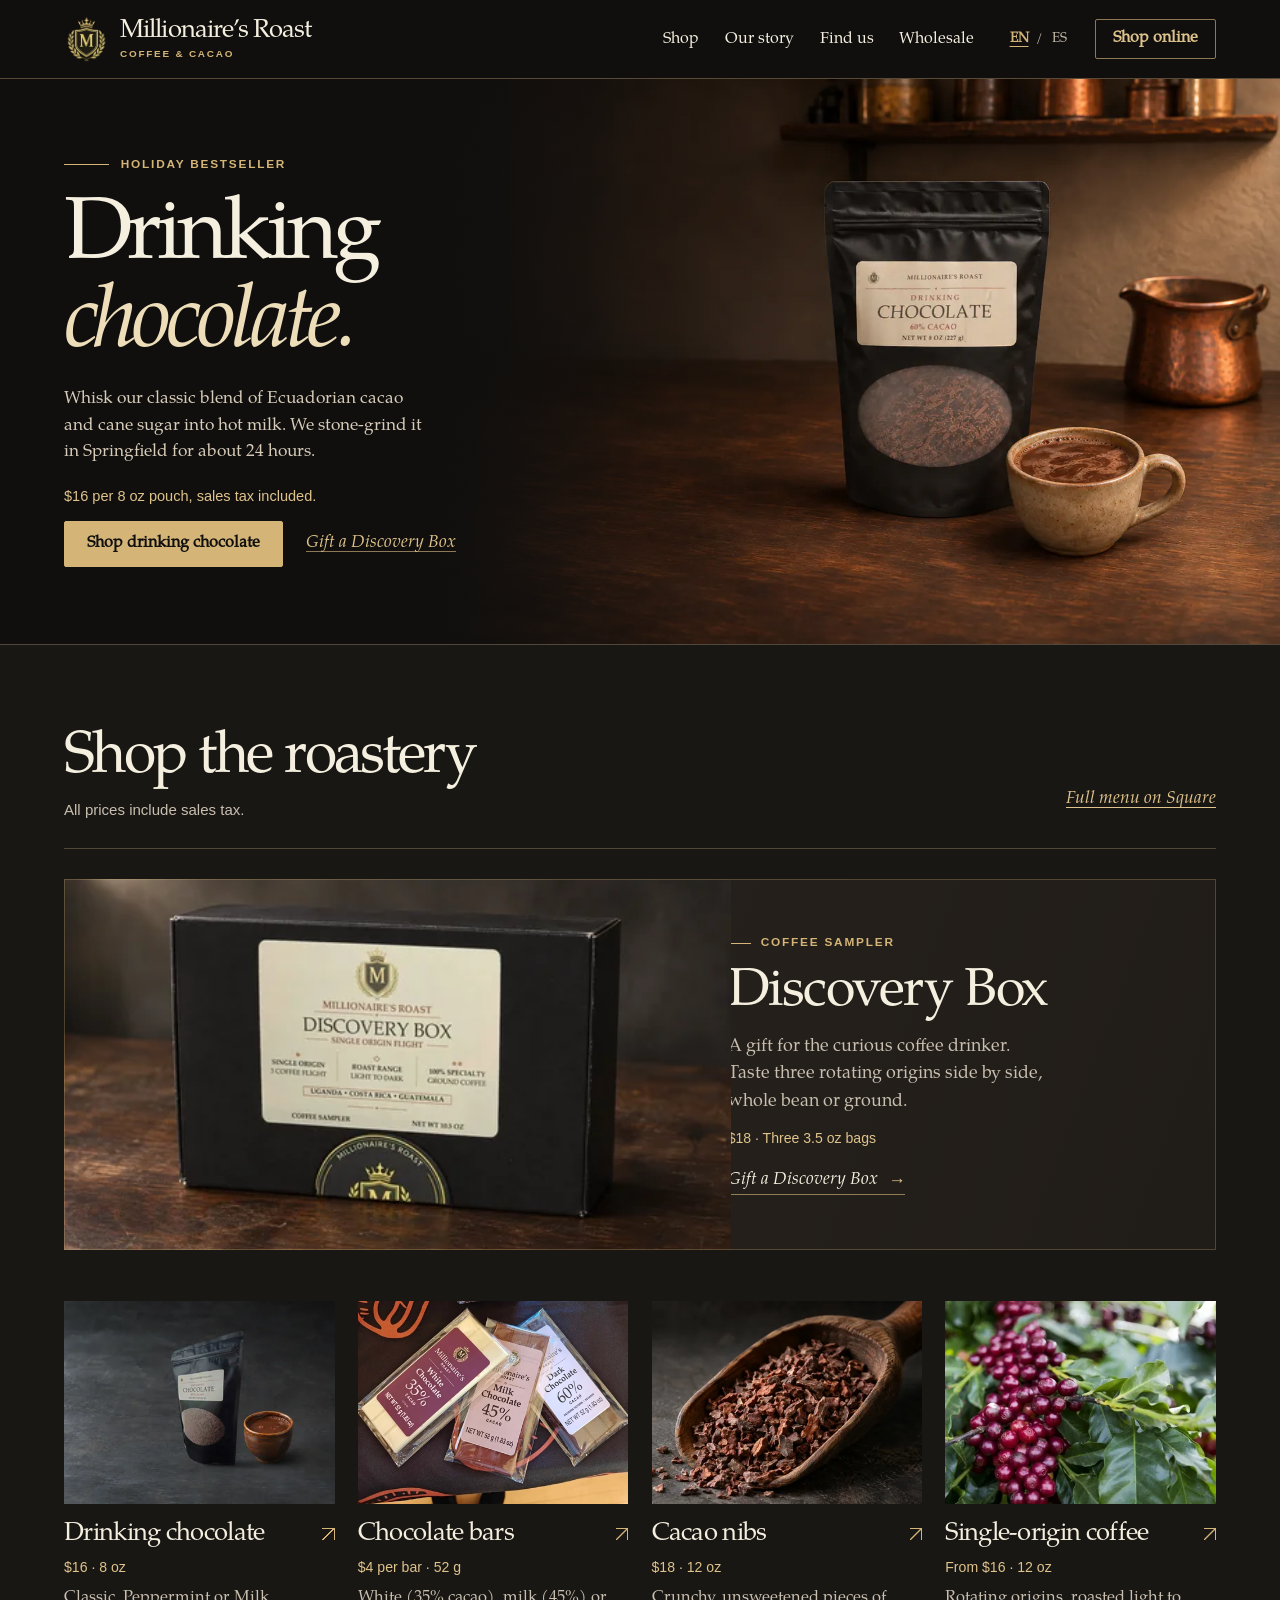
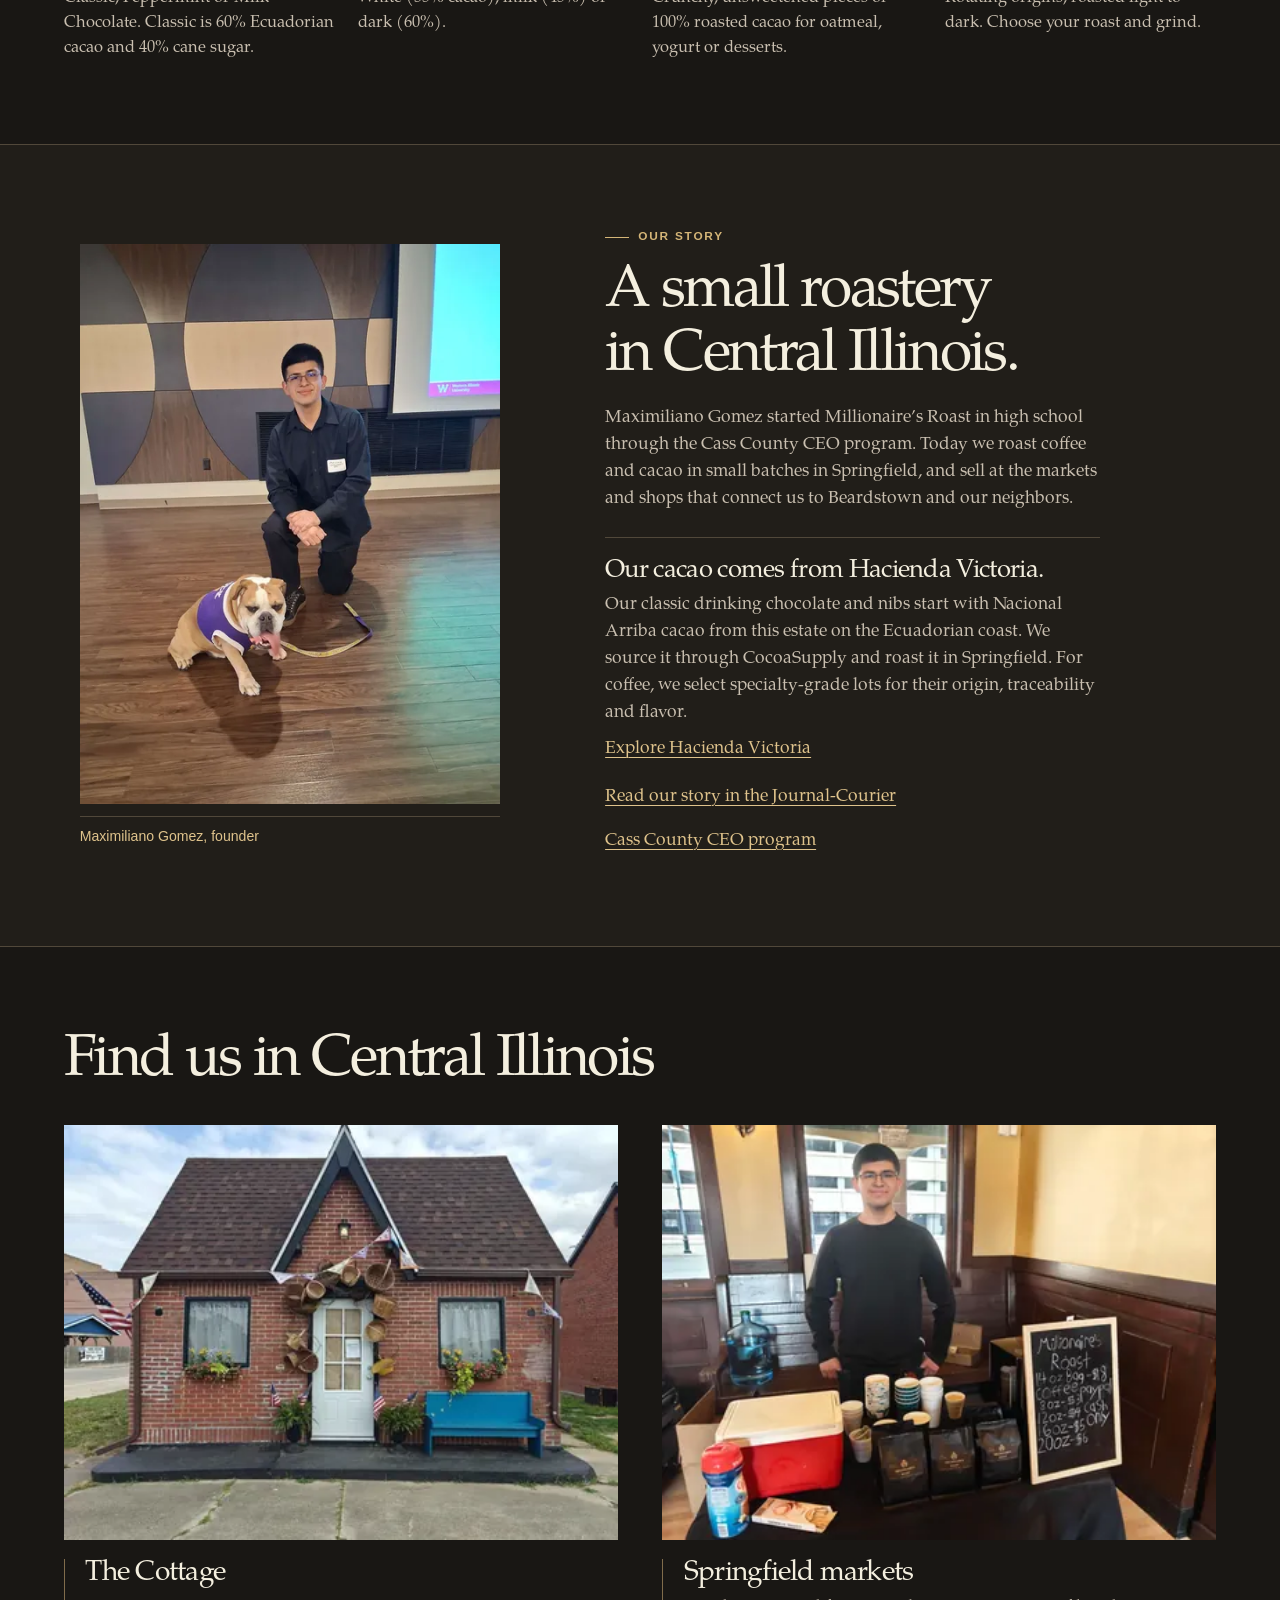
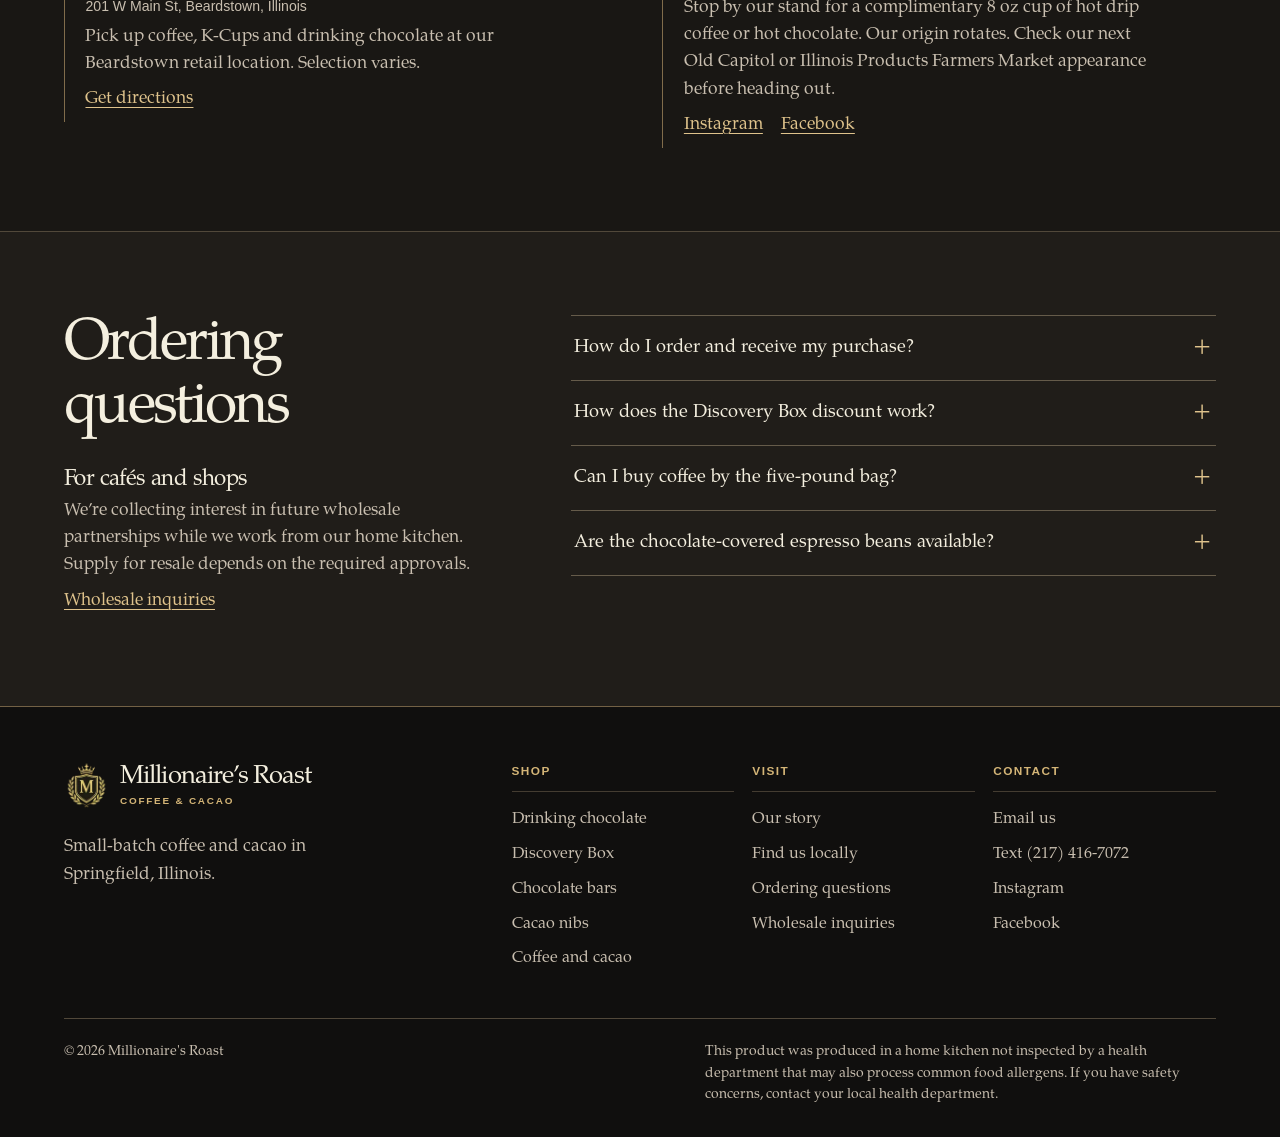
==== commit 977c15b2: "Fit the mobile landing hero to the visible browser window" ====
--- a/index.html
+++ b/index.html
@@ -53,12 +53,12 @@
       name="twitter:image"
       content="https://millionairesroast.com/assets/social-preview.d2bdfbea87bdc5b6.jpg"
     />
-    <link rel="preload" as="image" href="assets/drinking-chocolate-workshop-800.f548fe2e4895a81c.webp" imagesrcset="assets/drinking-chocolate-workshop-480.85882cb21d6532cd.webp 480w, assets/drinking-chocolate-workshop-800.f548fe2e4895a81c.webp 800w, assets/drinking-chocolate-workshop-1280.b1c05b4b6eb4b151.webp 1280w" imagesizes="(max-width: 760px) 100vw, min(66vw, 1180px)" fetchpriority="high" />
+    <link rel="preload" as="image" href="assets/drinking-chocolate-workshop-800.f548fe2e4895a81c.webp" imagesrcset="assets/drinking-chocolate-workshop-480.85882cb21d6532cd.webp 480w, assets/drinking-chocolate-workshop-800.f548fe2e4895a81c.webp 800w, assets/drinking-chocolate-workshop-1280.b1c05b4b6eb4b151.webp 1280w" imagesizes="(min-width: 560px) and (max-width: 960px) and (max-height: 500px) and (orientation: landscape) 40vw, (max-width: 760px) 100vw, min(66vw, 1180px)" fetchpriority="high" />
     <style>@font-face{font-family:"Roast Serif Web";src:url("assets/roast-serif-regular.e9de6c2e62cf2ed9.woff2") format("woff2");font-weight:400;font-style:normal;font-display:swap}@font-face{font-family:"Roast Serif Web";src:url("assets/roast-serif-italic.8c2d156ebdbfd5fc.woff2") format("woff2");font-weight:400;font-style:italic;font-display:swap}:root{color-scheme:dark;--charcoal:#100f0e;--paper:#191714;--surface:#24211d;--ink:#f4efdf;--muted:#c9bfb0;--line:#51483a;--gold:#d4b577;--accent:#dfc38c;--on-dark:var(--ink);--serif:"Palatino Linotype",Palatino,"Book Antiqua","Roast Serif Web",Georgia,serif;--sans:"Segoe UI",Arial,sans-serif;--gutter:clamp(20px, 5vw, 80px);--section-space:clamp(52px, 6.5vw, 98px);font-family:var(--serif);color:var(--ink);background:var(--paper)}*,::after,::before{box-sizing:border-box}html{scroll-padding-top:max(94px,calc(var(--header-height,78px) + 8px))}body{margin:0;font-size:1.09rem;line-height:1.55}figure,h1,h2,h3,p{margin:0}h1,h2,h3{font-family:var(--serif);font-weight:400;line-height:1.08}h1,h2{text-wrap:balance}h2{font-size:clamp(2.5rem, 4.6vw, 4.5rem);letter-spacing:-.045em}h3{font-size:clamp(1.52rem, 2.2vw, 2.15rem);letter-spacing:-.027em}img{display:block;max-width:100%}a{color:inherit;text-underline-offset:.21em}button,input,select,textarea{font:inherit}a,button{touch-action:manipulation}button{color:inherit}:focus-visible{outline:2px solid #f5d9a0;outline-offset:4px}::selection{background:var(--gold);color:var(--charcoal)}.shell{width:min(calc(100% - 2 * var(--gutter)),1344px);margin-inline:auto}.skip-link{position:fixed;max-inline-size:calc(100% - var(--gutter) - 60px);z-index:90;top:8px;left:8px;padding:10px 16px;color:var(--charcoal);background:var(--ink);transform:translateY(-150%)}.skip-link:focus{transform:none}.eyebrow{color:var(--gold);font:600 .74rem/1.5 var(--sans);letter-spacing:.15em;text-transform:uppercase}.button{display:inline-flex;justify-content:center;align-items:center;min-height:46px;padding:11px 22px;border:1px solid transparent;border-radius:2px;font:700 1rem/1.35 var(--serif);text-decoration:none;text-align:center;cursor:pointer}.button-primary{color:var(--charcoal);background:var(--gold);border-color:var(--gold)}.button-primary:hover{background:#e9cb8e}.site-header{position:sticky;z-index:30;top:0;background:var(--charcoal);border-bottom:1px solid #574b37}.header-inner{display:flex;align-items:center;gap:clamp(16px,2.3vw,44px);min-height:78px}.brand{display:inline-flex;flex-shrink:0;align-items:center;min-height:44px;max-width:100%;gap:11px;text-decoration:none}.brand img{width:45px;height:45px;object-fit:contain}.brand>span{display:grid;min-width:0;gap:3px}.brand strong{font:400 clamp(1.35rem, 2vw, 1.8rem)/1.04 var(--serif);letter-spacing:-.035em}.brand small{color:var(--gold);font:600 .62rem/1.35 var(--sans);letter-spacing:.18em;text-transform:uppercase}.desktop-nav{display:flex;align-items:center;gap:clamp(16px,2vw,34px);margin-left:auto}.desktop-nav a{display:inline-flex;align-items:center;min-height:44px;font-size:1rem;text-decoration:none;white-space:nowrap}.desktop-nav a:hover,.desktop-nav a[aria-current=page]{color:var(--accent);text-decoration:underline;text-underline-offset:6px}.header-actions,.language-switch{display:flex;align-items:center}.header-actions{gap:clamp(12px,1.6vw,24px)}.header-actions>.button{min-height:40px;padding:7px 17px;border-color:#8e7954;background:0 0;color:var(--accent);white-space:nowrap}.header-actions>.button:hover{border-color:var(--accent);color:var(--ink)}.language-switch{gap:1px;color:var(--muted);font-size:.84rem}.language-switch button{min-height:40px;min-width:31px;padding:4px;border:0;background:0 0;cursor:pointer}.language-switch button.is-active{color:var(--gold);font-weight:700;text-decoration:underline;text-underline-offset:4px}.menu-toggle,.mobile-menu,.mobile-shop-bar{display:none}.site-footer{background:var(--charcoal);border-top:1px solid #736145}.footer-top{display:grid;grid-template-columns:1fr 1.9fr;gap:clamp(32px,6vw,90px);padding-block:56px 42px}.footer-brand>p{max-width:30ch;margin-top:16px;color:var(--muted)}.footer-links{display:grid;grid-template-columns:repeat(3,1fr);gap:18px}.footer-links h3{padding-bottom:10px;margin-bottom:10px;border-bottom:1px solid #443c31;color:var(--gold);font:600 .74rem/1.5 var(--sans);letter-spacing:.12em;text-transform:uppercase}.footer-links a{display:block;width:fit-content;padding-block:5px;color:var(--muted);font-size:1rem;text-decoration:none}.footer-links a:hover{color:var(--ink);text-decoration:underline}.footer-bottom{display:flex;justify-content:space-between;gap:28px;padding-block:23px 30px;border-top:1px solid var(--line)}.footer-bottom p{max-width:73ch;color:var(--muted);font-size:.87rem}.footer-bottom p:first-child{white-space:nowrap}@media (max-width:63.99em){.desktop-nav,.header-actions>.language-switch{display:none}.header-actions{flex:none;margin-left:auto}.header-inner .brand{min-width:0;flex-shrink:1}.brand img{flex:none}.brand{overflow-wrap:anywhere}.header-inner{container:masthead/inline-size;min-height:65px}.menu-toggle{display:grid;position:relative;place-items:center;width:44px;height:44px;border:0;background:0 0;cursor:pointer}.menu-toggle span{position:absolute;width:24px;height:2px;background:var(--gold)}.menu-toggle span:first-child{transform:translateY(-4px)}.menu-toggle span:last-child{transform:translateY(4px)}.menu-toggle.is-open span:first-child{transform:rotate(45deg)}.menu-toggle.is-open span:last-child{transform:rotate(-45deg)}.mobile-menu.is-open{display:block;position:absolute;inset:100% 0 auto;overflow-y:auto;max-height:calc(100dvh - 100%);padding:12px var(--gutter) 22px;border-block:1px solid var(--line);background:var(--charcoal)}.mobile-menu nav{display:grid}.mobile-menu nav>a{display:flex;align-items:center;min-height:47px;font-size:1.12rem;text-decoration:none}.mobile-menu nav>a:not(.button){border-bottom:1px solid var(--line)}.mobile-menu-shop{width:fit-content;margin-top:15px}.language-switch-mobile{gap:5px;padding-top:8px}.language-switch-mobile button{min-width:44px;min-height:44px}.footer-links a{display:flex;min-height:44px;align-items:center}}@container masthead (max-width:15em){.brand img{display:none}}@media (max-width:760px){body{overflow-wrap:anywhere}.footer-top{grid-template-columns:minmax(0,1fr)}.footer-links{gap:16px}.footer-bottom{flex-direction:column;gap:11px}.footer-bottom p:first-child{white-space:normal}}@media (max-width:560px){.brand img{width:36px;height:38px}.brand{gap:7px}.header-inner{min-height:62px;gap:9px}.header-actions{gap:3px}.header-actions>.button{display:none}.footer-top{padding-block:38px 30px}.footer-links{grid-template-columns:repeat(auto-fit,minmax(min(100%,7.5rem),1fr));row-gap:26px}}@media (scripting:none){.site-header .language-switch,.site-header .menu-toggle{display:none}}@media (scripting:none) and (max-width:63.99em){.site-header{position:static}.header-inner{flex-wrap:wrap;gap:0 12px;padding-block:6px}.desktop-nav{display:flex;flex-wrap:wrap;order:2;flex-basis:100%;gap:0 18px;margin-left:0}.desktop-nav a{white-space:normal}}@media (prefers-reduced-motion:no-preference){html:not(:has(:focus-visible)){scroll-behavior:smooth}}</style>
-    <style>.text-link{display:inline-flex;align-items:center;min-height:44px;color:var(--accent);text-decoration:underline;text-decoration-thickness:1px}.text-link:hover{color:var(--ink)}.front-hero{position:relative;overflow:hidden;isolation:isolate;background:var(--charcoal);border-bottom:1px solid var(--line)}.front-hero-grid{display:grid;align-items:center;min-height:clamp(510px,39.5vw,670px)}.front-hero-copy{position:relative;z-index:1;width:51%;padding-block:clamp(52px,6vw,90px)}.front-hero .eyebrow{display:flex;align-items:center;gap:12px}.front-hero .eyebrow::before{content:"";width:clamp(28px,3.5vw,54px);height:1px;background:var(--gold)}.front-hero h1{margin:21px 0 17px;font-size:clamp(4rem, 6.9vw, 7.35rem);letter-spacing:-.057em;line-height:.99}.front-hero h1 em{display:block;color:#edddb9;font-weight:400}.hero-lead{max-width:41ch;text-wrap:pretty;color:#d8cdba;font-size:clamp(1.05rem, 1.35vw, 1.26rem);line-height:1.53}.hero-price-note{margin-top:20px;color:var(--accent);font:500 .91rem/1.45 var(--sans)}.hero-actions{display:flex;flex-wrap:wrap;align-items:center;gap:5px 23px;margin-top:14px}.hero-actions .text-link{font-style:italic;text-decoration-color:#8d7857}.front-hero-media{position:absolute;z-index:0;inset:0 0 0 auto;width:min(66%,1180px)}.front-hero-media img{width:100%;height:100%;object-fit:cover;object-position:57% 49%}.front-hero-media::after{position:absolute;inset:0;content:"";background:linear-gradient(90deg,#100f0e,rgba(16,15,14,.85) 8%,rgba(16,15,14,.32) 24%,transparent 42%)}.faq-section,.local-section,.shop-section{padding-block:var(--section-space)}.section-heading{display:flex;flex-wrap:wrap;align-items:baseline;justify-content:space-between;gap:3px 24px;margin-bottom:clamp(22px,2.4vw,38px)}.section-heading .text-link{font-style:italic}.shop-section .section-heading{align-items:end;padding-bottom:clamp(16px,2vw,28px);border-bottom:1px solid var(--line)}.shop-price-note{margin-top:8px;color:var(--muted);font:.94rem/1.5 var(--sans)}.shop-grid{display:grid;grid-template-columns:repeat(4,minmax(0,1fr));align-items:start;gap:clamp(26px,4vw,60px) clamp(16px,1.8vw,30px)}.shop-tile{min-width:0}.shop-tile-link{display:block;text-decoration:none}.tile-media{position:relative;overflow:hidden;aspect-ratio:4/3;background:var(--charcoal)}.tile-media img{width:100%;height:100%;object-fit:cover}.tile-chocolate img{object-position:76% 50%}.tile-bars .tile-media{aspect-ratio:4/3}.tile-bars img{object-fit:contain}.tile-info{display:grid;align-content:start;gap:8px;padding-top:17px}.shop-tile:not(.tile-discovery) h3{display:flex;align-items:baseline;justify-content:space-between;gap:.45em}.mobile-shop-bar::after,.shop-tile:not(.tile-discovery) h3::after{content:"";display:inline-block;flex:none;width:.48em;height:.48em;border-top:1px solid;border-right:1px solid;background:linear-gradient(-45deg,transparent 45%,currentColor 46% 54%,transparent 55%);color:var(--gold)}.tile-info h3{color:var(--ink);font-size:clamp(1.55rem, 2vw, 2.2rem)}.tile-info p{max-width:50ch;color:var(--muted);font-size:1.03rem;line-height:1.52}.tile-price{color:var(--accent);font:500 .88rem/1.5 var(--sans);font-variant-numeric:lining-nums tabular-nums}.shop-tile-link:hover h3{text-decoration:underline;text-decoration-thickness:1px;text-underline-offset:.15em}.shop-tile-link:hover .tile-media img{filter:brightness(1.04)}.tile-discovery{grid-column:1/-1}.tile-discovery .shop-tile-link{display:grid;grid-template-columns:1.12fr 1fr;position:relative;background:linear-gradient(110deg,#29241e,#201c18)}.tile-discovery .shop-tile-link::after{content:"";position:absolute;inset:0;border:1px solid rgba(212,181,119,.28);pointer-events:none}.tile-discovery .tile-media{align-self:stretch;min-height:100%;aspect-ratio:1.8/1}.tile-discovery .tile-info{align-self:center;justify-items:start;padding:clamp(25px,4.3vw,66px);gap:12px}.story-copy>.eyebrow,.tile-discovery .eyebrow{display:flex;align-items:center;gap:.8em}.story-copy>.eyebrow::before,.tile-discovery .eyebrow::before{content:"";width:2em;height:1px;background:currentColor}.tile-discovery h3{font-size:clamp(2.2rem, 4.2vw, 4rem)}.tile-discovery p{max-width:36ch;font-size:clamp(1.05rem, 1.4vw, 1.24rem)}.tile-discovery .tile-price{color:var(--accent)}.gift-link{display:inline-flex;gap:.6em;align-items:center;color:var(--ink);margin-top:6px;border-bottom:1px solid #927d57;font-style:italic}.gift-link span[aria-hidden]{color:var(--accent);font-family:var(--sans)}.story-section{background:#211e19;border-block:1px solid var(--line)}.story-grid{display:grid;grid-template-columns:.85fr 1.15fr;gap:clamp(36px,7vw,110px);align-items:center;padding-block:var(--section-space)}.story-media{width:min(100%,420px);min-width:0;justify-self:center}.story-media img{width:100%;height:auto}.local-copy address,.story-media figcaption{color:var(--accent);font:.88rem/1.5 var(--sans)}.story-media figcaption{margin-top:12px;padding-top:9px;border-top:1px solid var(--line)}.story-copy{max-width:55ch}.story-copy>*+*{margin-top:16px}.story-copy p{color:var(--muted)}.story-copy .eyebrow{color:var(--gold)}.story-copy h3{margin-bottom:6px;font-size:1.6rem}.local-links,.story-links{display:flex;flex-wrap:wrap;gap:0 18px}.origin-note{margin-top:24px;padding-top:20px;border-top:1px solid var(--line)}.story-links{margin-top:4px}.local-grid{display:grid;grid-template-columns:repeat(2,minmax(0,1fr));gap:clamp(22px,3.5vw,56px)}.local-entry{min-width:0}.local-entry img{width:100%;height:auto}.local-copy{margin-top:19px;padding-inline-start:clamp(14px,1.6vw,24px);border-inline-start:1px solid #806c4b}.local-entry h3{margin:0 0 6px}.local-entry address,.local-entry p{color:var(--muted);max-width:53ch}.local-entry address{margin-bottom:7px}.faq-section{background:#201d19;border-top:1px solid var(--line)}.faq-grid{display:grid;grid-template-columns:minmax(0,.8fr) minmax(0,1.2fr);gap:clamp(28px,6vw,90px)}.faq-heading{align-self:start}.faq-heading h2{max-width:13ch}.faq-list{min-width:0}.faq-list details{border-top:1px solid #655b4a}.faq-list details:last-child{border-bottom:1px solid #655b4a}.faq-list summary{display:flex;min-height:64px;align-items:center;justify-content:space-between;gap:18px;padding:15px 3px;font-size:1.14rem;cursor:pointer;list-style:none}.faq-list summary::-webkit-details-marker{display:none}.faq-list summary::after{content:"+";flex:0 0 20px;color:var(--accent);font-size:1.5rem;line-height:1}.faq-list details[open] summary::after{content:"−"}.faq-answer{padding:0 28px 20px 3px;color:var(--muted)}.faq-answer p+p{margin-top:10px}.wholesale-note{margin-top:26px;color:var(--muted)}.wholesale-note h3{margin-bottom:6px;color:var(--ink);font-size:1.4rem}@media (max-width:960px){.shop-grid{grid-template-columns:repeat(2,minmax(0,1fr))}.front-hero h1{font-size:clamp(3.8rem, 7.3vw, 4.8rem)}}@media (max-width:760px){.front-hero-grid{display:flex;flex-direction:column;width:100%;min-height:0}.front-hero-media{position:relative;order:-1;width:100%;aspect-ratio:2.05/1}.front-hero-media img{object-position:54% 52%}.front-hero-media::after{background:linear-gradient(0deg,#100f0e,rgba(16,15,14,.1) 18%,transparent 31%)}.front-hero-copy{width:100%;padding:15px var(--gutter) 37px}.front-hero h1{margin:12px 0;font-size:clamp(2rem, calc(1.2rem + 8.2vw), 4.1rem)}.front-hero h1 em{display:inline}.hero-lead{max-width:45ch}.hero-price-note{margin-top:15px}.hero-actions{margin-top:10px}.tile-discovery .shop-tile-link{grid-template-columns:1fr 1fr}.tile-discovery .tile-media{align-self:stretch;min-height:100%;aspect-ratio:auto}.tile-discovery .tile-info{padding:25px}.faq-grid,.story-grid{grid-template-columns:minmax(0,1fr)}.story-grid{gap:25px}.faq-heading h2{max-width:none}}@media (max-width:560px){.front-hero-media{aspect-ratio:1.56/1}.hero-actions{gap:5px 16px}.shop-grid{container:menu/inline-size;grid-template-columns:minmax(0,1fr);row-gap:24px}.shop-section .section-heading{gap:5px 20px}.shop-section .section-heading>.text-link{align-self:end}.shop-tile:not(.tile-discovery){border-top:1px solid var(--line);padding-top:22px}.tile-media{aspect-ratio:1.55/1}.tile-info{padding-top:12px}.tile-discovery .shop-tile-link{display:block}.tile-discovery .tile-media{min-height:0;aspect-ratio:1.5/1}.tile-discovery .tile-info{padding:23px 21px 25px}.local-grid{grid-template-columns:1fr;gap:30px}html:has(.mobile-shop-bar){--shop-clearance:calc(var(--shop-height, 48px) + 8px);scroll-padding-bottom:var(--shop-clearance)}body:has(.mobile-shop-bar) .site-footer{padding-bottom:max(66px,var(--shop-clearance))}.mobile-shop-bar{position:fixed;z-index:22;inset:auto 0 0;display:flex;align-items:center;justify-content:center;gap:.7em;min-height:48px;padding:10px 22px calc(10px + env(safe-area-inset-bottom));border-top:1px solid #8a7650;background:#262219;color:var(--accent);text-decoration:none;font-weight:700}.mobile-shop-bar::after{width:.52em;height:.52em}.mobile-shop-bar.is-hidden,body:has(.site-header.has-open-menu) .mobile-shop-bar{display:none}}@container menu (min-width:16em){.shop-tile:not(.tile-discovery) .shop-tile-link{display:grid;grid-template-columns:minmax(0,30%) minmax(0,1fr);align-items:start;gap:clamp(14px,4vw,22px)}.shop-tile:not(.tile-discovery) .tile-media{aspect-ratio:1}.shop-tile:not(.tile-discovery) .tile-info{padding-top:0;gap:5px}.shop-tile:not(.tile-discovery) h3{font-size:1.42rem}.shop-tile:not(.tile-discovery) .tile-info p{font-size:1rem;line-height:1.45}}</style>
+    <style>.text-link{display:inline-flex;align-items:center;min-height:44px;color:var(--accent);text-decoration:underline;text-decoration-thickness:1px}.text-link:hover{color:var(--ink)}.front-hero{position:relative;overflow:hidden;isolation:isolate;background:var(--charcoal);border-bottom:1px solid var(--line)}.front-hero-grid{display:grid;align-items:center;min-height:clamp(510px,39.5vw,670px)}.front-hero-copy{position:relative;z-index:1;width:51%;padding-block:clamp(52px,6vw,90px)}.front-hero .eyebrow{display:flex;align-items:center;gap:12px}.front-hero .eyebrow::before{content:"";width:clamp(28px,3.5vw,54px);height:1px;background:var(--gold)}.front-hero h1{margin:21px 0 17px;font-size:clamp(4rem, 6.9vw, 7.35rem);letter-spacing:-.057em;line-height:.99}.front-hero h1 em{display:block;color:#edddb9;font-weight:400}.hero-lead{max-width:41ch;text-wrap:pretty;color:#d8cdba;font-size:clamp(1.05rem, 1.35vw, 1.26rem);line-height:1.53}.hero-price-note{margin-top:20px;color:var(--accent);font:500 .91rem/1.45 var(--sans)}.hero-actions{display:flex;flex-wrap:wrap;align-items:center;gap:5px 23px;margin-top:14px}.hero-actions .text-link{font-style:italic;text-decoration-color:#8d7857}.front-hero-media{position:absolute;z-index:0;inset:0 0 0 auto;width:min(66%,1180px)}.front-hero-media img{width:100%;height:100%;object-fit:cover;object-position:57% 49%}.front-hero-media::after{position:absolute;inset:0;content:"";background:linear-gradient(90deg,#100f0e,rgba(16,15,14,.85) 8%,rgba(16,15,14,.32) 24%,transparent 42%)}.faq-section,.local-section,.shop-section{padding-block:var(--section-space)}.section-heading{display:flex;flex-wrap:wrap;align-items:baseline;justify-content:space-between;gap:3px 24px;margin-bottom:clamp(22px,2.4vw,38px)}.section-heading .text-link{font-style:italic}.shop-section .section-heading{align-items:end;padding-bottom:clamp(16px,2vw,28px);border-bottom:1px solid var(--line)}.shop-price-note{margin-top:8px;color:var(--muted);font:.94rem/1.5 var(--sans)}.shop-grid{display:grid;grid-template-columns:repeat(4,minmax(0,1fr));align-items:start;gap:clamp(26px,4vw,60px) clamp(16px,1.8vw,30px)}.shop-tile{min-width:0}.shop-tile-link{display:block;text-decoration:none}.tile-media{position:relative;overflow:hidden;aspect-ratio:4/3;background:var(--charcoal)}.tile-media img{width:100%;height:100%;object-fit:cover}.tile-chocolate img{object-position:76% 50%}.tile-bars .tile-media{aspect-ratio:4/3}.tile-bars img{object-fit:contain}.tile-info{display:grid;align-content:start;gap:8px;padding-top:17px}.shop-tile:not(.tile-discovery) h3{display:flex;align-items:baseline;justify-content:space-between;gap:.45em}.mobile-shop-bar::after,.shop-tile:not(.tile-discovery) h3::after{content:"";display:inline-block;flex:none;width:.48em;height:.48em;border-top:1px solid;border-right:1px solid;background:linear-gradient(-45deg,transparent 45%,currentColor 46% 54%,transparent 55%);color:var(--gold)}.tile-info h3{color:var(--ink);font-size:clamp(1.55rem, 2vw, 2.2rem)}.tile-info p{max-width:50ch;color:var(--muted);font-size:1.03rem;line-height:1.52}.tile-price{color:var(--accent);font:500 .88rem/1.5 var(--sans);font-variant-numeric:lining-nums tabular-nums}.shop-tile-link:hover h3{text-decoration:underline;text-decoration-thickness:1px;text-underline-offset:.15em}.shop-tile-link:hover .tile-media img{filter:brightness(1.04)}.tile-discovery{grid-column:1/-1}.tile-discovery .shop-tile-link{display:grid;grid-template-columns:1.12fr 1fr;position:relative;background:linear-gradient(110deg,#29241e,#201c18)}.tile-discovery .shop-tile-link::after{content:"";position:absolute;inset:0;border:1px solid rgba(212,181,119,.28);pointer-events:none}.tile-discovery .tile-media{align-self:stretch;min-height:100%;aspect-ratio:1.8/1}.tile-discovery .tile-info{align-self:center;justify-items:start;padding:clamp(25px,4.3vw,66px);gap:12px}.story-copy>.eyebrow,.tile-discovery .eyebrow{display:flex;align-items:center;gap:.8em}.story-copy>.eyebrow::before,.tile-discovery .eyebrow::before{content:"";width:2em;height:1px;background:currentColor}.tile-discovery h3{font-size:clamp(2.2rem, 4.2vw, 4rem)}.tile-discovery p{max-width:36ch;font-size:clamp(1.05rem, 1.4vw, 1.24rem)}.tile-discovery .tile-price{color:var(--accent)}.gift-link{display:inline-flex;gap:.6em;align-items:center;color:var(--ink);margin-top:6px;border-bottom:1px solid #927d57;font-style:italic}.gift-link span[aria-hidden]{color:var(--accent);font-family:var(--sans)}.story-section{background:#211e19;border-block:1px solid var(--line)}.story-grid{display:grid;grid-template-columns:.85fr 1.15fr;gap:clamp(36px,7vw,110px);align-items:center;padding-block:var(--section-space)}.story-media{width:min(100%,420px);min-width:0;justify-self:center}.story-media img{width:100%;height:auto}.local-copy address,.story-media figcaption{color:var(--accent);font:.88rem/1.5 var(--sans)}.story-media figcaption{margin-top:12px;padding-top:9px;border-top:1px solid var(--line)}.story-copy{max-width:55ch}.story-copy>*+*{margin-top:16px}.story-copy p{color:var(--muted)}.story-copy .eyebrow{color:var(--gold)}.story-copy h3{margin-bottom:6px;font-size:1.6rem}.local-links,.story-links{display:flex;flex-wrap:wrap;gap:0 18px}.origin-note{margin-top:24px;padding-top:20px;border-top:1px solid var(--line)}.story-links{margin-top:4px}.local-grid{display:grid;grid-template-columns:repeat(2,minmax(0,1fr));gap:clamp(22px,3.5vw,56px)}.local-entry{min-width:0}.local-entry img{width:100%;height:auto}.local-copy{margin-top:19px;padding-inline-start:clamp(14px,1.6vw,24px);border-inline-start:1px solid #806c4b}.local-entry h3{margin:0 0 6px}.local-entry address,.local-entry p{color:var(--muted);max-width:53ch}.local-entry address{margin-bottom:7px}.faq-section{background:#201d19;border-top:1px solid var(--line)}.faq-grid{display:grid;grid-template-columns:minmax(0,.8fr) minmax(0,1.2fr);gap:clamp(28px,6vw,90px)}.faq-heading{align-self:start}.faq-heading h2{max-width:13ch}.faq-list{min-width:0}.faq-list details{border-top:1px solid #655b4a}.faq-list details:last-child{border-bottom:1px solid #655b4a}.faq-list summary{display:flex;min-height:64px;align-items:center;justify-content:space-between;gap:18px;padding:15px 3px;font-size:1.14rem;cursor:pointer;list-style:none}.faq-list summary::-webkit-details-marker{display:none}.faq-list summary::after{content:"+";flex:0 0 20px;color:var(--accent);font-size:1.5rem;line-height:1}.faq-list details[open] summary::after{content:"−"}.faq-answer{padding:0 28px 20px 3px;color:var(--muted)}.faq-answer p+p{margin-top:10px}.wholesale-note{margin-top:26px;color:var(--muted)}.wholesale-note h3{margin-bottom:6px;color:var(--ink);font-size:1.4rem}@media (max-width:960px){.shop-grid{grid-template-columns:repeat(2,minmax(0,1fr))}.front-hero h1{font-size:clamp(3.8rem, 7.3vw, 4.8rem)}}@media (max-width:760px){.front-hero-grid{display:flex;flex-direction:column;width:100%;min-height:0}.front-hero-media{position:relative;order:-1;width:100%;aspect-ratio:2.05/1}.front-hero-media img{object-position:54% 52%}.front-hero-media::after{background:linear-gradient(0deg,#100f0e,rgba(16,15,14,.1) 18%,transparent 31%)}.front-hero-copy{width:100%;padding:15px var(--gutter) 37px}.front-hero h1{margin:12px 0;font-size:clamp(2rem, calc(1.2rem + 8.2vw), 4.1rem)}.front-hero h1 em{display:inline}.hero-lead{max-width:45ch}.hero-price-note{margin-top:15px}.hero-actions{margin-top:10px}.tile-discovery .shop-tile-link{grid-template-columns:1fr 1fr}.tile-discovery .tile-media{align-self:stretch;min-height:100%;aspect-ratio:auto}.tile-discovery .tile-info{padding:25px}.faq-grid,.story-grid{grid-template-columns:minmax(0,1fr)}.story-grid{gap:25px}.faq-heading h2{max-width:none}}@media (max-width:560px){.front-hero-media{aspect-ratio:1.56/1}.hero-actions{gap:5px 16px}.shop-grid{container:menu/inline-size;grid-template-columns:minmax(0,1fr);row-gap:24px}.shop-section .section-heading{gap:5px 20px}.shop-section .section-heading>.text-link{align-self:end}.shop-tile:not(.tile-discovery){border-top:1px solid var(--line);padding-top:22px}.tile-media{aspect-ratio:1.55/1}.tile-info{padding-top:12px}.tile-discovery .shop-tile-link{display:block}.tile-discovery .tile-media{min-height:0;aspect-ratio:1.5/1}.tile-discovery .tile-info{padding:23px 21px 25px}.local-grid{grid-template-columns:1fr;gap:30px}html:has(.mobile-shop-bar){--shop-clearance:calc(var(--shop-height, 48px) + 8px);scroll-padding-bottom:var(--shop-clearance)}body:has(.mobile-shop-bar) .site-footer{padding-bottom:max(66px,var(--shop-clearance))}.mobile-shop-bar{position:fixed;z-index:22;inset:auto 0 0;display:flex;align-items:center;justify-content:center;gap:.7em;min-height:48px;padding:10px 22px calc(10px + env(safe-area-inset-bottom));border-top:1px solid #8a7650;background:#262219;color:var(--accent);text-decoration:none;font-weight:700}.mobile-shop-bar::after{width:.52em;height:.52em}.mobile-shop-bar.is-hidden,body:has(.site-header.has-open-menu) .mobile-shop-bar{display:none}}@media (max-width:760px) and (orientation:portrait),(min-width:560px) and (max-width:960px) and (max-height:500px) and (orientation:landscape){.front-hero{display:grid;min-height:calc(100dvh - var(--header-height,var(--hero-header,63px)))}.front-hero-grid{width:100%;min-height:0;align-items:stretch}.front-hero-copy{display:flex;flex-direction:column;justify-content:center;width:auto;padding:14px var(--gutter) max(16px,env(safe-area-inset-bottom))}.front-hero h1{margin:6px 0 8px;font-size:clamp(2rem, calc(.7rem + 7.25vw), 3.7rem)}.front-hero h1 em{display:inline}.hero-lead{font-size:1.025rem;line-height:1.42}.hero-price-note{margin-top:9px}.hero-actions{margin-top:8px;gap:2px 14px}.front-hero-media{position:relative;inset:auto;width:100%;aspect-ratio:auto}.front-hero-media img{position:absolute;inset:0;object-position:76% 52%}}@media (max-width:760px) and (orientation:portrait){.front-hero-grid{display:flex;flex-direction:column}.front-hero-media{flex:3 0 47vw}.front-hero-media::after{background:linear-gradient(0deg,var(--charcoal),transparent 12%)}.front-hero-copy{flex:2 0 auto}}@media (min-width:561px) and (max-width:960px){.front-hero{--hero-header:66px}}@media (min-width:560px) and (max-width:960px) and (max-height:500px) and (orientation:landscape){.front-hero-grid{display:grid;grid-template-columns:60% 40%}.front-hero-media{order:1;min-height:10rem}.front-hero-media::after{background:linear-gradient(90deg,var(--charcoal),transparent 18%)}.front-hero-copy{padding:10px clamp(13px,2.6vw,25px)}.front-hero h1{font-size:clamp(2rem, calc(1.1rem + 2.6vw), 2.7rem)}}@media (max-width:560px) and (max-height:540px) and (orientation:portrait),(min-width:560px) and (max-width:960px) and (max-height:500px) and (orientation:landscape){.front-hero-copy{padding:8px max(12px,3vw) max(10px,env(safe-area-inset-bottom))}.front-hero h1{margin:4px 0}.hero-lead{line-height:1.35}.hero-price-note{margin-top:6px}.hero-actions{gap:2px 10px;margin-top:5px;align-items:stretch}.hero-actions>a{flex:1 1 6rem;min-width:0;max-width:max-content;text-wrap:balance}.hero-actions .button{flex-basis:9rem;padding:5px 9px;line-height:1.2}.hero-actions .text-link{line-height:1.25}}@media (scripting:none){.front-hero{min-height:0}}@container menu (min-width:16em){.shop-tile:not(.tile-discovery) .shop-tile-link{display:grid;grid-template-columns:minmax(0,30%) minmax(0,1fr);align-items:start;gap:clamp(14px,4vw,22px)}.shop-tile:not(.tile-discovery) .tile-media{aspect-ratio:1}.shop-tile:not(.tile-discovery) .tile-info{padding-top:0;gap:5px}.shop-tile:not(.tile-discovery) h3{font-size:1.42rem}.shop-tile:not(.tile-discovery) .tile-info p{font-size:1rem;line-height:1.45}}</style>
     <style>@media (prefers-reduced-motion:no-preference){@keyframes mr-rule{from{transform:scaleX(.12)}to{transform:scaleX(1)}}@keyframes mr-menu{from{opacity:.94;transform:translateY(-3px)}to{opacity:1;transform:translateY(0)}}@keyframes mr-enter{from{opacity:.78;transform:translateY(6px)}to{opacity:1;transform:translateY(0)}}@keyframes mr-answer{from{opacity:.78}to{opacity:1}}.front-hero .eyebrow::before,.partner-intro .eyebrow::before{transform-origin:left center;animation:mr-rule .6s cubic-bezier(.22,.7,.3,1)}.mobile-menu.is-open{animation:mr-menu 150ms ease-out}.is-arriving{animation:mr-enter 380ms cubic-bezier(.2,.7,.3,1)}.is-arriving:focus-within,.is-arriving:target{animation:none}.button{transition:background-color 160ms ease,border-color 160ms ease,color 160ms ease,transform 120ms ease}.button:active:not(:disabled){transform:translateY(1px)}.language-switch button,.text-link{transition:color 150ms ease}.menu-toggle span{transition:transform 160ms ease}.faq-list details[open] .faq-answer{animation:mr-answer 180ms ease-out}}@media (prefers-reduced-motion:no-preference) and (hover:hover) and (pointer:fine){.shop-tile-link .tile-media img{transition:transform 280ms ease-out,filter 180ms ease-out}.shop-tile-link:hover .tile-media img{transform:scale(1.015)}.gift-link span[aria-hidden]{display:inline-block;transition:transform 180ms ease-out}.shop-tile-link:hover .gift-link span[aria-hidden]{transform:translateX(2px)}}</style>
     <script src="assets/analytics.7d87ce13913cc6cc.js" defer></script>
-    <script src="assets/index.8e1924ff671959b1.js" defer></script>
+    <script src="assets/index.75937ab2645d7e25.js" defer></script>
   </head>
   <body>
     <a
@@ -143,7 +143,7 @@
             <img
                   src="assets/drinking-chocolate-workshop-800.f548fe2e4895a81c.webp"
                   srcset="assets/drinking-chocolate-workshop-480.85882cb21d6532cd.webp 480w, assets/drinking-chocolate-workshop-800.f548fe2e4895a81c.webp 800w, assets/drinking-chocolate-workshop-1280.b1c05b4b6eb4b151.webp 1280w"
-                  sizes="(max-width: 760px) 100vw, min(66vw, 1180px)"
+                  sizes="(min-width: 560px) and (max-width: 960px) and (max-height: 500px) and (orientation: landscape) 40vw, (max-width: 760px) 100vw, min(66vw, 1180px)"
                   alt="Millionaire’s Roast drinking chocolate and a prepared cup on a wooden worktable" data-alt-en="Millionaire’s Roast drinking chocolate and a prepared cup on a wooden worktable" data-alt-es="Chocolate para beber de Millionaire’s Roast junto a una taza preparada sobre una mesa de madera"
                   width="1280" height="853" loading="eager" decoding="async" fetchpriority="high" />
           </figure>
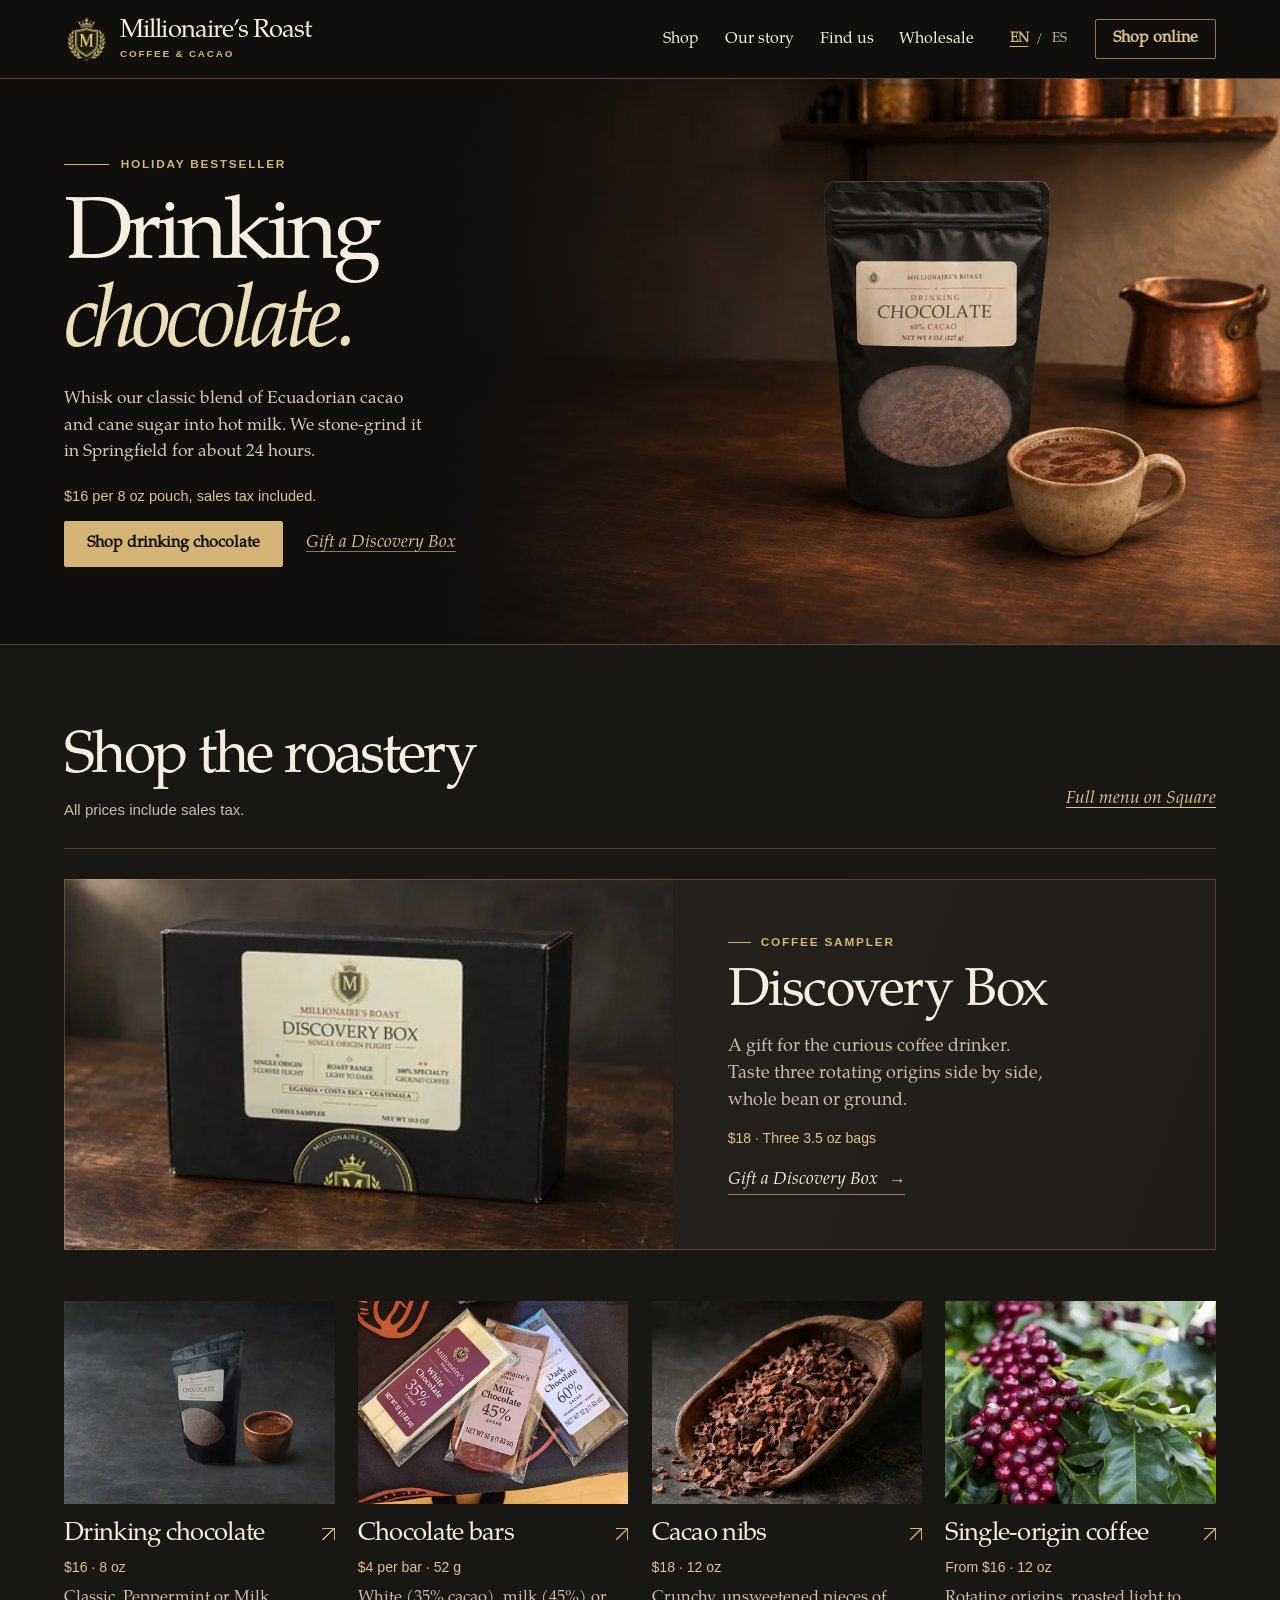
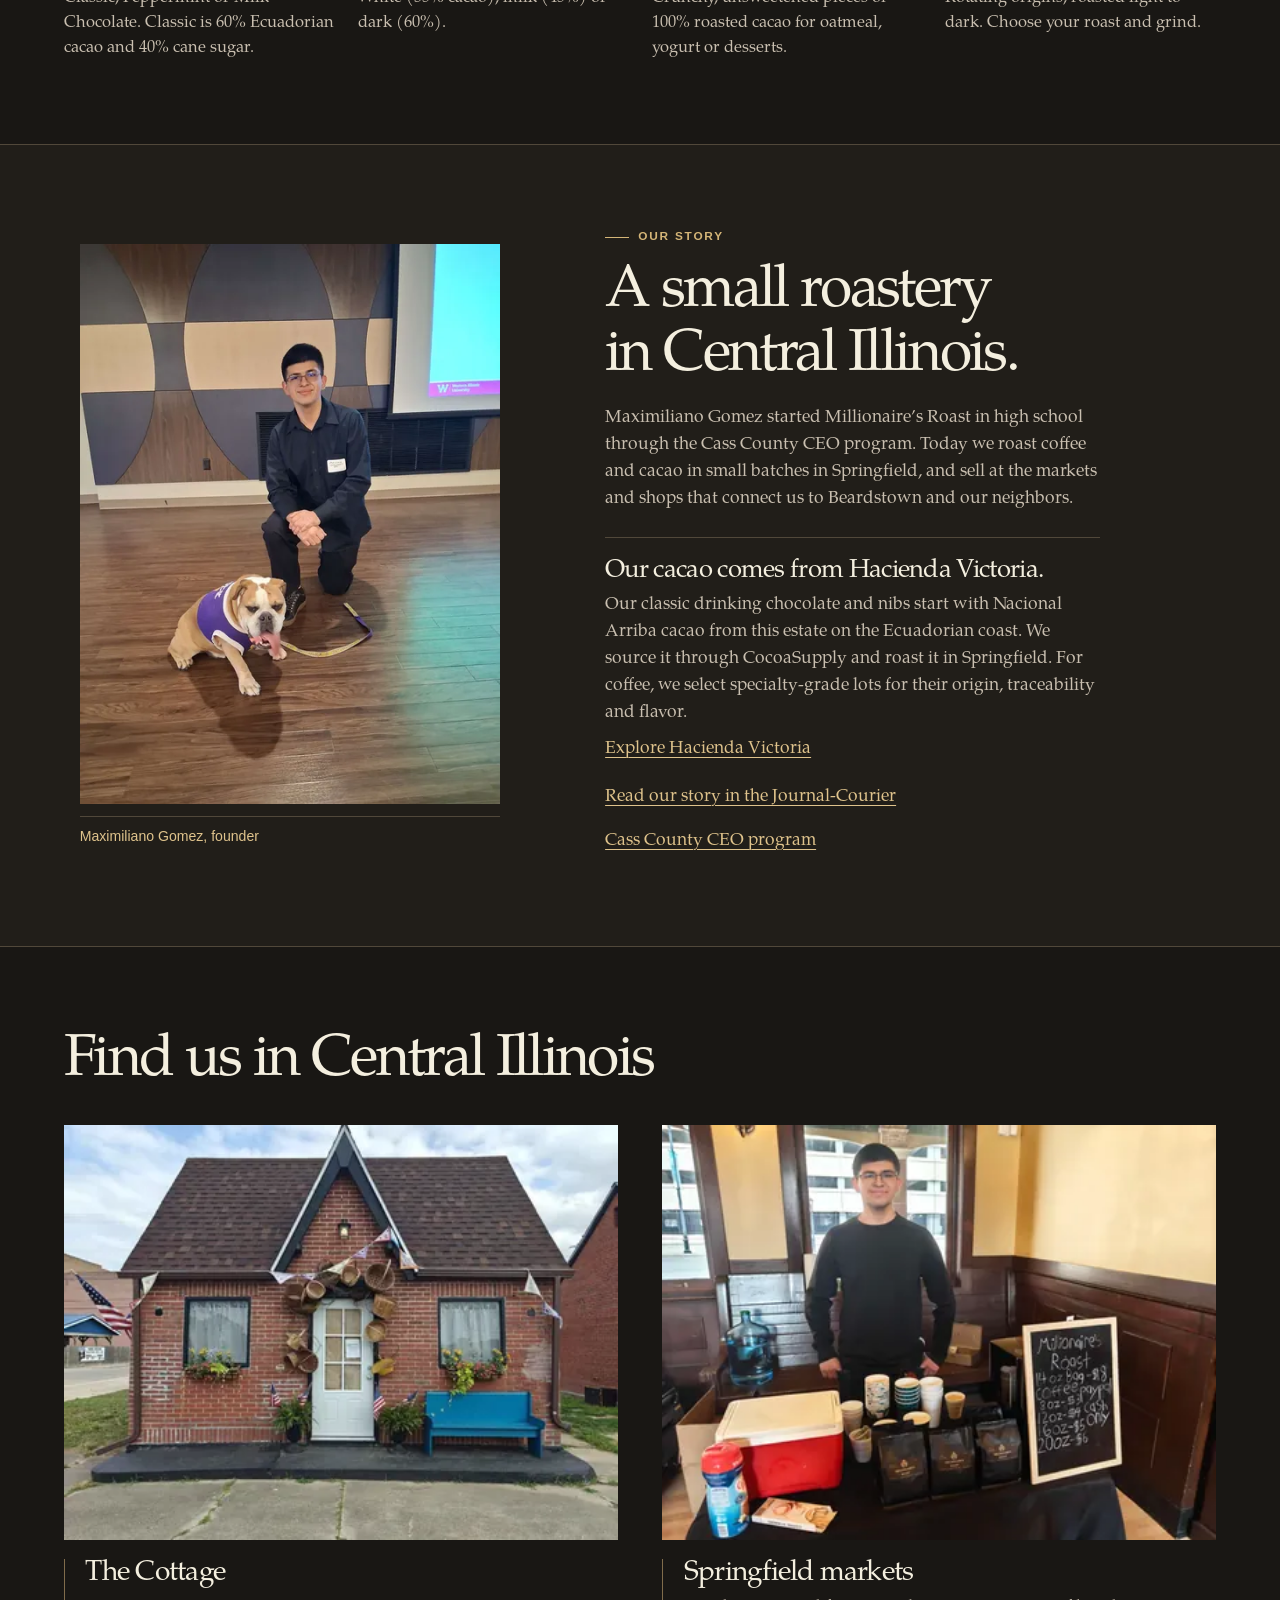
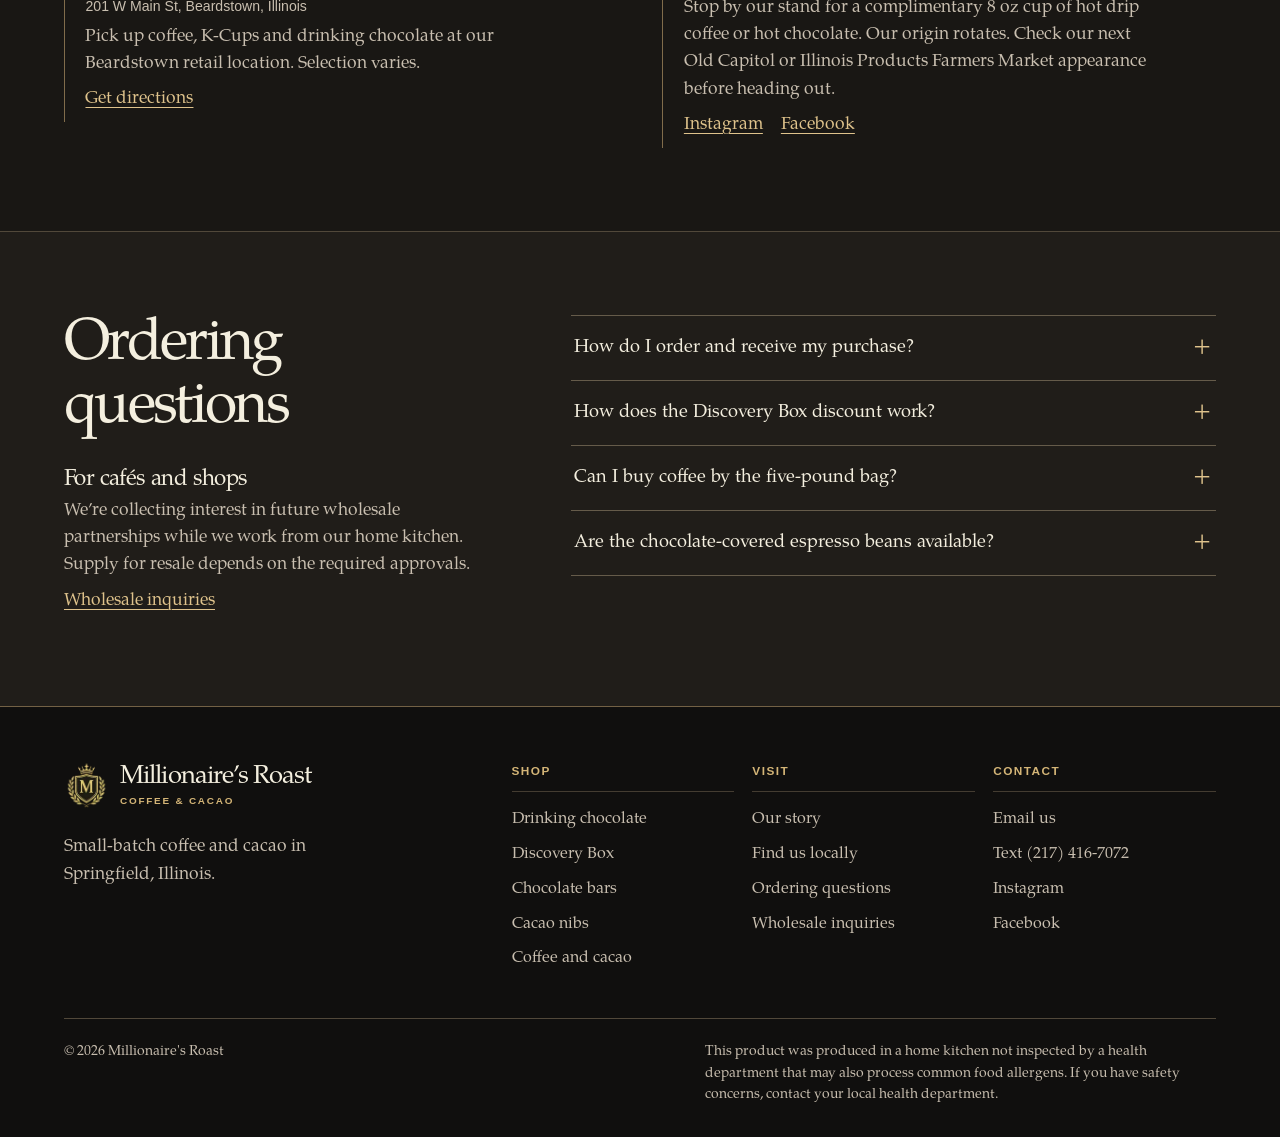
==== commit 5e05d759: "Keep the featured gift photo in frame with enlarged text" ====
--- a/index.html
+++ b/index.html
@@ -55,7 +55,7 @@
     />
     <link rel="preload" as="image" href="assets/drinking-chocolate-workshop-800.f548fe2e4895a81c.webp" imagesrcset="assets/drinking-chocolate-workshop-480.85882cb21d6532cd.webp 480w, assets/drinking-chocolate-workshop-800.f548fe2e4895a81c.webp 800w, assets/drinking-chocolate-workshop-1280.b1c05b4b6eb4b151.webp 1280w" imagesizes="(min-width: 560px) and (max-width: 960px) and (max-height: 500px) and (orientation: landscape) 40vw, (max-width: 760px) 100vw, min(66vw, 1180px)" fetchpriority="high" />
     <style>@font-face{font-family:"Roast Serif Web";src:url("assets/roast-serif-regular.e9de6c2e62cf2ed9.woff2") format("woff2");font-weight:400;font-style:normal;font-display:swap}@font-face{font-family:"Roast Serif Web";src:url("assets/roast-serif-italic.8c2d156ebdbfd5fc.woff2") format("woff2");font-weight:400;font-style:italic;font-display:swap}:root{color-scheme:dark;--charcoal:#100f0e;--paper:#191714;--surface:#24211d;--ink:#f4efdf;--muted:#c9bfb0;--line:#51483a;--gold:#d4b577;--accent:#dfc38c;--on-dark:var(--ink);--serif:"Palatino Linotype",Palatino,"Book Antiqua","Roast Serif Web",Georgia,serif;--sans:"Segoe UI",Arial,sans-serif;--gutter:clamp(20px, 5vw, 80px);--section-space:clamp(52px, 6.5vw, 98px);font-family:var(--serif);color:var(--ink);background:var(--paper)}*,::after,::before{box-sizing:border-box}html{scroll-padding-top:max(94px,calc(var(--header-height,78px) + 8px))}body{margin:0;font-size:1.09rem;line-height:1.55}figure,h1,h2,h3,p{margin:0}h1,h2,h3{font-family:var(--serif);font-weight:400;line-height:1.08}h1,h2{text-wrap:balance}h2{font-size:clamp(2.5rem, 4.6vw, 4.5rem);letter-spacing:-.045em}h3{font-size:clamp(1.52rem, 2.2vw, 2.15rem);letter-spacing:-.027em}img{display:block;max-width:100%}a{color:inherit;text-underline-offset:.21em}button,input,select,textarea{font:inherit}a,button{touch-action:manipulation}button{color:inherit}:focus-visible{outline:2px solid #f5d9a0;outline-offset:4px}::selection{background:var(--gold);color:var(--charcoal)}.shell{width:min(calc(100% - 2 * var(--gutter)),1344px);margin-inline:auto}.skip-link{position:fixed;max-inline-size:calc(100% - var(--gutter) - 60px);z-index:90;top:8px;left:8px;padding:10px 16px;color:var(--charcoal);background:var(--ink);transform:translateY(-150%)}.skip-link:focus{transform:none}.eyebrow{color:var(--gold);font:600 .74rem/1.5 var(--sans);letter-spacing:.15em;text-transform:uppercase}.button{display:inline-flex;justify-content:center;align-items:center;min-height:46px;padding:11px 22px;border:1px solid transparent;border-radius:2px;font:700 1rem/1.35 var(--serif);text-decoration:none;text-align:center;cursor:pointer}.button-primary{color:var(--charcoal);background:var(--gold);border-color:var(--gold)}.button-primary:hover{background:#e9cb8e}.site-header{position:sticky;z-index:30;top:0;background:var(--charcoal);border-bottom:1px solid #574b37}.header-inner{display:flex;align-items:center;gap:clamp(16px,2.3vw,44px);min-height:78px}.brand{display:inline-flex;flex-shrink:0;align-items:center;min-height:44px;max-width:100%;gap:11px;text-decoration:none}.brand img{width:45px;height:45px;object-fit:contain}.brand>span{display:grid;min-width:0;gap:3px}.brand strong{font:400 clamp(1.35rem, 2vw, 1.8rem)/1.04 var(--serif);letter-spacing:-.035em}.brand small{color:var(--gold);font:600 .62rem/1.35 var(--sans);letter-spacing:.18em;text-transform:uppercase}.desktop-nav{display:flex;align-items:center;gap:clamp(16px,2vw,34px);margin-left:auto}.desktop-nav a{display:inline-flex;align-items:center;min-height:44px;font-size:1rem;text-decoration:none;white-space:nowrap}.desktop-nav a:hover,.desktop-nav a[aria-current=page]{color:var(--accent);text-decoration:underline;text-underline-offset:6px}.header-actions,.language-switch{display:flex;align-items:center}.header-actions{gap:clamp(12px,1.6vw,24px)}.header-actions>.button{min-height:40px;padding:7px 17px;border-color:#8e7954;background:0 0;color:var(--accent);white-space:nowrap}.header-actions>.button:hover{border-color:var(--accent);color:var(--ink)}.language-switch{gap:1px;color:var(--muted);font-size:.84rem}.language-switch button{min-height:40px;min-width:31px;padding:4px;border:0;background:0 0;cursor:pointer}.language-switch button.is-active{color:var(--gold);font-weight:700;text-decoration:underline;text-underline-offset:4px}.menu-toggle,.mobile-menu,.mobile-shop-bar{display:none}.site-footer{background:var(--charcoal);border-top:1px solid #736145}.footer-top{display:grid;grid-template-columns:1fr 1.9fr;gap:clamp(32px,6vw,90px);padding-block:56px 42px}.footer-brand>p{max-width:30ch;margin-top:16px;color:var(--muted)}.footer-links{display:grid;grid-template-columns:repeat(3,1fr);gap:18px}.footer-links h3{padding-bottom:10px;margin-bottom:10px;border-bottom:1px solid #443c31;color:var(--gold);font:600 .74rem/1.5 var(--sans);letter-spacing:.12em;text-transform:uppercase}.footer-links a{display:block;width:fit-content;padding-block:5px;color:var(--muted);font-size:1rem;text-decoration:none}.footer-links a:hover{color:var(--ink);text-decoration:underline}.footer-bottom{display:flex;justify-content:space-between;gap:28px;padding-block:23px 30px;border-top:1px solid var(--line)}.footer-bottom p{max-width:73ch;color:var(--muted);font-size:.87rem}.footer-bottom p:first-child{white-space:nowrap}@media (max-width:63.99em){.desktop-nav,.header-actions>.language-switch{display:none}.header-actions{flex:none;margin-left:auto}.header-inner .brand{min-width:0;flex-shrink:1}.brand img{flex:none}.brand{overflow-wrap:anywhere}.header-inner{container:masthead/inline-size;min-height:65px}.menu-toggle{display:grid;position:relative;place-items:center;width:44px;height:44px;border:0;background:0 0;cursor:pointer}.menu-toggle span{position:absolute;width:24px;height:2px;background:var(--gold)}.menu-toggle span:first-child{transform:translateY(-4px)}.menu-toggle span:last-child{transform:translateY(4px)}.menu-toggle.is-open span:first-child{transform:rotate(45deg)}.menu-toggle.is-open span:last-child{transform:rotate(-45deg)}.mobile-menu.is-open{display:block;position:absolute;inset:100% 0 auto;overflow-y:auto;max-height:calc(100dvh - 100%);padding:12px var(--gutter) 22px;border-block:1px solid var(--line);background:var(--charcoal)}.mobile-menu nav{display:grid}.mobile-menu nav>a{display:flex;align-items:center;min-height:47px;font-size:1.12rem;text-decoration:none}.mobile-menu nav>a:not(.button){border-bottom:1px solid var(--line)}.mobile-menu-shop{width:fit-content;margin-top:15px}.language-switch-mobile{gap:5px;padding-top:8px}.language-switch-mobile button{min-width:44px;min-height:44px}.footer-links a{display:flex;min-height:44px;align-items:center}}@container masthead (max-width:15em){.brand img{display:none}}@media (max-width:760px){body{overflow-wrap:anywhere}.footer-top{grid-template-columns:minmax(0,1fr)}.footer-links{gap:16px}.footer-bottom{flex-direction:column;gap:11px}.footer-bottom p:first-child{white-space:normal}}@media (max-width:560px){.brand img{width:36px;height:38px}.brand{gap:7px}.header-inner{min-height:62px;gap:9px}.header-actions{gap:3px}.header-actions>.button{display:none}.footer-top{padding-block:38px 30px}.footer-links{grid-template-columns:repeat(auto-fit,minmax(min(100%,7.5rem),1fr));row-gap:26px}}@media (scripting:none){.site-header .language-switch,.site-header .menu-toggle{display:none}}@media (scripting:none) and (max-width:63.99em){.site-header{position:static}.header-inner{flex-wrap:wrap;gap:0 12px;padding-block:6px}.desktop-nav{display:flex;flex-wrap:wrap;order:2;flex-basis:100%;gap:0 18px;margin-left:0}.desktop-nav a{white-space:normal}}@media (prefers-reduced-motion:no-preference){html:not(:has(:focus-visible)){scroll-behavior:smooth}}</style>
-    <style>.text-link{display:inline-flex;align-items:center;min-height:44px;color:var(--accent);text-decoration:underline;text-decoration-thickness:1px}.text-link:hover{color:var(--ink)}.front-hero{position:relative;overflow:hidden;isolation:isolate;background:var(--charcoal);border-bottom:1px solid var(--line)}.front-hero-grid{display:grid;align-items:center;min-height:clamp(510px,39.5vw,670px)}.front-hero-copy{position:relative;z-index:1;width:51%;padding-block:clamp(52px,6vw,90px)}.front-hero .eyebrow{display:flex;align-items:center;gap:12px}.front-hero .eyebrow::before{content:"";width:clamp(28px,3.5vw,54px);height:1px;background:var(--gold)}.front-hero h1{margin:21px 0 17px;font-size:clamp(4rem, 6.9vw, 7.35rem);letter-spacing:-.057em;line-height:.99}.front-hero h1 em{display:block;color:#edddb9;font-weight:400}.hero-lead{max-width:41ch;text-wrap:pretty;color:#d8cdba;font-size:clamp(1.05rem, 1.35vw, 1.26rem);line-height:1.53}.hero-price-note{margin-top:20px;color:var(--accent);font:500 .91rem/1.45 var(--sans)}.hero-actions{display:flex;flex-wrap:wrap;align-items:center;gap:5px 23px;margin-top:14px}.hero-actions .text-link{font-style:italic;text-decoration-color:#8d7857}.front-hero-media{position:absolute;z-index:0;inset:0 0 0 auto;width:min(66%,1180px)}.front-hero-media img{width:100%;height:100%;object-fit:cover;object-position:57% 49%}.front-hero-media::after{position:absolute;inset:0;content:"";background:linear-gradient(90deg,#100f0e,rgba(16,15,14,.85) 8%,rgba(16,15,14,.32) 24%,transparent 42%)}.faq-section,.local-section,.shop-section{padding-block:var(--section-space)}.section-heading{display:flex;flex-wrap:wrap;align-items:baseline;justify-content:space-between;gap:3px 24px;margin-bottom:clamp(22px,2.4vw,38px)}.section-heading .text-link{font-style:italic}.shop-section .section-heading{align-items:end;padding-bottom:clamp(16px,2vw,28px);border-bottom:1px solid var(--line)}.shop-price-note{margin-top:8px;color:var(--muted);font:.94rem/1.5 var(--sans)}.shop-grid{display:grid;grid-template-columns:repeat(4,minmax(0,1fr));align-items:start;gap:clamp(26px,4vw,60px) clamp(16px,1.8vw,30px)}.shop-tile{min-width:0}.shop-tile-link{display:block;text-decoration:none}.tile-media{position:relative;overflow:hidden;aspect-ratio:4/3;background:var(--charcoal)}.tile-media img{width:100%;height:100%;object-fit:cover}.tile-chocolate img{object-position:76% 50%}.tile-bars .tile-media{aspect-ratio:4/3}.tile-bars img{object-fit:contain}.tile-info{display:grid;align-content:start;gap:8px;padding-top:17px}.shop-tile:not(.tile-discovery) h3{display:flex;align-items:baseline;justify-content:space-between;gap:.45em}.mobile-shop-bar::after,.shop-tile:not(.tile-discovery) h3::after{content:"";display:inline-block;flex:none;width:.48em;height:.48em;border-top:1px solid;border-right:1px solid;background:linear-gradient(-45deg,transparent 45%,currentColor 46% 54%,transparent 55%);color:var(--gold)}.tile-info h3{color:var(--ink);font-size:clamp(1.55rem, 2vw, 2.2rem)}.tile-info p{max-width:50ch;color:var(--muted);font-size:1.03rem;line-height:1.52}.tile-price{color:var(--accent);font:500 .88rem/1.5 var(--sans);font-variant-numeric:lining-nums tabular-nums}.shop-tile-link:hover h3{text-decoration:underline;text-decoration-thickness:1px;text-underline-offset:.15em}.shop-tile-link:hover .tile-media img{filter:brightness(1.04)}.tile-discovery{grid-column:1/-1}.tile-discovery .shop-tile-link{display:grid;grid-template-columns:1.12fr 1fr;position:relative;background:linear-gradient(110deg,#29241e,#201c18)}.tile-discovery .shop-tile-link::after{content:"";position:absolute;inset:0;border:1px solid rgba(212,181,119,.28);pointer-events:none}.tile-discovery .tile-media{align-self:stretch;min-height:100%;aspect-ratio:1.8/1}.tile-discovery .tile-info{align-self:center;justify-items:start;padding:clamp(25px,4.3vw,66px);gap:12px}.story-copy>.eyebrow,.tile-discovery .eyebrow{display:flex;align-items:center;gap:.8em}.story-copy>.eyebrow::before,.tile-discovery .eyebrow::before{content:"";width:2em;height:1px;background:currentColor}.tile-discovery h3{font-size:clamp(2.2rem, 4.2vw, 4rem)}.tile-discovery p{max-width:36ch;font-size:clamp(1.05rem, 1.4vw, 1.24rem)}.tile-discovery .tile-price{color:var(--accent)}.gift-link{display:inline-flex;gap:.6em;align-items:center;color:var(--ink);margin-top:6px;border-bottom:1px solid #927d57;font-style:italic}.gift-link span[aria-hidden]{color:var(--accent);font-family:var(--sans)}.story-section{background:#211e19;border-block:1px solid var(--line)}.story-grid{display:grid;grid-template-columns:.85fr 1.15fr;gap:clamp(36px,7vw,110px);align-items:center;padding-block:var(--section-space)}.story-media{width:min(100%,420px);min-width:0;justify-self:center}.story-media img{width:100%;height:auto}.local-copy address,.story-media figcaption{color:var(--accent);font:.88rem/1.5 var(--sans)}.story-media figcaption{margin-top:12px;padding-top:9px;border-top:1px solid var(--line)}.story-copy{max-width:55ch}.story-copy>*+*{margin-top:16px}.story-copy p{color:var(--muted)}.story-copy .eyebrow{color:var(--gold)}.story-copy h3{margin-bottom:6px;font-size:1.6rem}.local-links,.story-links{display:flex;flex-wrap:wrap;gap:0 18px}.origin-note{margin-top:24px;padding-top:20px;border-top:1px solid var(--line)}.story-links{margin-top:4px}.local-grid{display:grid;grid-template-columns:repeat(2,minmax(0,1fr));gap:clamp(22px,3.5vw,56px)}.local-entry{min-width:0}.local-entry img{width:100%;height:auto}.local-copy{margin-top:19px;padding-inline-start:clamp(14px,1.6vw,24px);border-inline-start:1px solid #806c4b}.local-entry h3{margin:0 0 6px}.local-entry address,.local-entry p{color:var(--muted);max-width:53ch}.local-entry address{margin-bottom:7px}.faq-section{background:#201d19;border-top:1px solid var(--line)}.faq-grid{display:grid;grid-template-columns:minmax(0,.8fr) minmax(0,1.2fr);gap:clamp(28px,6vw,90px)}.faq-heading{align-self:start}.faq-heading h2{max-width:13ch}.faq-list{min-width:0}.faq-list details{border-top:1px solid #655b4a}.faq-list details:last-child{border-bottom:1px solid #655b4a}.faq-list summary{display:flex;min-height:64px;align-items:center;justify-content:space-between;gap:18px;padding:15px 3px;font-size:1.14rem;cursor:pointer;list-style:none}.faq-list summary::-webkit-details-marker{display:none}.faq-list summary::after{content:"+";flex:0 0 20px;color:var(--accent);font-size:1.5rem;line-height:1}.faq-list details[open] summary::after{content:"−"}.faq-answer{padding:0 28px 20px 3px;color:var(--muted)}.faq-answer p+p{margin-top:10px}.wholesale-note{margin-top:26px;color:var(--muted)}.wholesale-note h3{margin-bottom:6px;color:var(--ink);font-size:1.4rem}@media (max-width:960px){.shop-grid{grid-template-columns:repeat(2,minmax(0,1fr))}.front-hero h1{font-size:clamp(3.8rem, 7.3vw, 4.8rem)}}@media (max-width:760px){.front-hero-grid{display:flex;flex-direction:column;width:100%;min-height:0}.front-hero-media{position:relative;order:-1;width:100%;aspect-ratio:2.05/1}.front-hero-media img{object-position:54% 52%}.front-hero-media::after{background:linear-gradient(0deg,#100f0e,rgba(16,15,14,.1) 18%,transparent 31%)}.front-hero-copy{width:100%;padding:15px var(--gutter) 37px}.front-hero h1{margin:12px 0;font-size:clamp(2rem, calc(1.2rem + 8.2vw), 4.1rem)}.front-hero h1 em{display:inline}.hero-lead{max-width:45ch}.hero-price-note{margin-top:15px}.hero-actions{margin-top:10px}.tile-discovery .shop-tile-link{grid-template-columns:1fr 1fr}.tile-discovery .tile-media{align-self:stretch;min-height:100%;aspect-ratio:auto}.tile-discovery .tile-info{padding:25px}.faq-grid,.story-grid{grid-template-columns:minmax(0,1fr)}.story-grid{gap:25px}.faq-heading h2{max-width:none}}@media (max-width:560px){.front-hero-media{aspect-ratio:1.56/1}.hero-actions{gap:5px 16px}.shop-grid{container:menu/inline-size;grid-template-columns:minmax(0,1fr);row-gap:24px}.shop-section .section-heading{gap:5px 20px}.shop-section .section-heading>.text-link{align-self:end}.shop-tile:not(.tile-discovery){border-top:1px solid var(--line);padding-top:22px}.tile-media{aspect-ratio:1.55/1}.tile-info{padding-top:12px}.tile-discovery .shop-tile-link{display:block}.tile-discovery .tile-media{min-height:0;aspect-ratio:1.5/1}.tile-discovery .tile-info{padding:23px 21px 25px}.local-grid{grid-template-columns:1fr;gap:30px}html:has(.mobile-shop-bar){--shop-clearance:calc(var(--shop-height, 48px) + 8px);scroll-padding-bottom:var(--shop-clearance)}body:has(.mobile-shop-bar) .site-footer{padding-bottom:max(66px,var(--shop-clearance))}.mobile-shop-bar{position:fixed;z-index:22;inset:auto 0 0;display:flex;align-items:center;justify-content:center;gap:.7em;min-height:48px;padding:10px 22px calc(10px + env(safe-area-inset-bottom));border-top:1px solid #8a7650;background:#262219;color:var(--accent);text-decoration:none;font-weight:700}.mobile-shop-bar::after{width:.52em;height:.52em}.mobile-shop-bar.is-hidden,body:has(.site-header.has-open-menu) .mobile-shop-bar{display:none}}@media (max-width:760px) and (orientation:portrait),(min-width:560px) and (max-width:960px) and (max-height:500px) and (orientation:landscape){.front-hero{display:grid;min-height:calc(100dvh - var(--header-height,var(--hero-header,63px)))}.front-hero-grid{width:100%;min-height:0;align-items:stretch}.front-hero-copy{display:flex;flex-direction:column;justify-content:center;width:auto;padding:14px var(--gutter) max(16px,env(safe-area-inset-bottom))}.front-hero h1{margin:6px 0 8px;font-size:clamp(2rem, calc(.7rem + 7.25vw), 3.7rem)}.front-hero h1 em{display:inline}.hero-lead{font-size:1.025rem;line-height:1.42}.hero-price-note{margin-top:9px}.hero-actions{margin-top:8px;gap:2px 14px}.front-hero-media{position:relative;inset:auto;width:100%;aspect-ratio:auto}.front-hero-media img{position:absolute;inset:0;object-position:76% 52%}}@media (max-width:760px) and (orientation:portrait){.front-hero-grid{display:flex;flex-direction:column}.front-hero-media{flex:3 0 47vw}.front-hero-media::after{background:linear-gradient(0deg,var(--charcoal),transparent 12%)}.front-hero-copy{flex:2 0 auto}}@media (min-width:561px) and (max-width:960px){.front-hero{--hero-header:66px}}@media (min-width:560px) and (max-width:960px) and (max-height:500px) and (orientation:landscape){.front-hero-grid{display:grid;grid-template-columns:60% 40%}.front-hero-media{order:1;min-height:10rem}.front-hero-media::after{background:linear-gradient(90deg,var(--charcoal),transparent 18%)}.front-hero-copy{padding:10px clamp(13px,2.6vw,25px)}.front-hero h1{font-size:clamp(2rem, calc(1.1rem + 2.6vw), 2.7rem)}}@media (max-width:560px) and (max-height:540px) and (orientation:portrait),(min-width:560px) and (max-width:960px) and (max-height:500px) and (orientation:landscape){.front-hero-copy{padding:8px max(12px,3vw) max(10px,env(safe-area-inset-bottom))}.front-hero h1{margin:4px 0}.hero-lead{line-height:1.35}.hero-price-note{margin-top:6px}.hero-actions{gap:2px 10px;margin-top:5px;align-items:stretch}.hero-actions>a{flex:1 1 6rem;min-width:0;max-width:max-content;text-wrap:balance}.hero-actions .button{flex-basis:9rem;padding:5px 9px;line-height:1.2}.hero-actions .text-link{line-height:1.25}}@media (scripting:none){.front-hero{min-height:0}}@container menu (min-width:16em){.shop-tile:not(.tile-discovery) .shop-tile-link{display:grid;grid-template-columns:minmax(0,30%) minmax(0,1fr);align-items:start;gap:clamp(14px,4vw,22px)}.shop-tile:not(.tile-discovery) .tile-media{aspect-ratio:1}.shop-tile:not(.tile-discovery) .tile-info{padding-top:0;gap:5px}.shop-tile:not(.tile-discovery) h3{font-size:1.42rem}.shop-tile:not(.tile-discovery) .tile-info p{font-size:1rem;line-height:1.45}}</style>
+    <style>.text-link{display:inline-flex;align-items:center;min-height:44px;color:var(--accent);text-decoration:underline;text-decoration-thickness:1px}.text-link:hover{color:var(--ink)}.front-hero{position:relative;overflow:hidden;isolation:isolate;background:var(--charcoal);border-bottom:1px solid var(--line)}.front-hero-grid{display:grid;align-items:center;min-height:clamp(510px,39.5vw,670px)}.front-hero-copy{position:relative;z-index:1;width:51%;padding-block:clamp(52px,6vw,90px)}.front-hero .eyebrow{display:flex;align-items:center;gap:12px}.front-hero .eyebrow::before{content:"";width:clamp(28px,3.5vw,54px);height:1px;background:var(--gold)}.front-hero h1{margin:21px 0 17px;font-size:clamp(4rem, 6.9vw, 7.35rem);letter-spacing:-.057em;line-height:.99}.front-hero h1 em{display:block;color:#edddb9;font-weight:400}.hero-lead{max-width:41ch;text-wrap:pretty;color:#d8cdba;font-size:clamp(1.05rem, 1.35vw, 1.26rem);line-height:1.53}.hero-price-note{margin-top:20px;color:var(--accent);font:500 .91rem/1.45 var(--sans)}.hero-actions{display:flex;flex-wrap:wrap;align-items:center;gap:5px 23px;margin-top:14px}.hero-actions .text-link{font-style:italic;text-decoration-color:#8d7857}.front-hero-media{position:absolute;z-index:0;inset:0 0 0 auto;width:min(66%,1180px)}.front-hero-media img{width:100%;height:100%;object-fit:cover;object-position:57% 49%}.front-hero-media::after{position:absolute;inset:0;content:"";background:linear-gradient(90deg,#100f0e,rgba(16,15,14,.85) 8%,rgba(16,15,14,.32) 24%,transparent 42%)}.faq-section,.local-section,.shop-section{padding-block:var(--section-space)}.section-heading{display:flex;flex-wrap:wrap;align-items:baseline;justify-content:space-between;gap:3px 24px;margin-bottom:clamp(22px,2.4vw,38px)}.section-heading .text-link{font-style:italic}.shop-section .section-heading{align-items:end;padding-bottom:clamp(16px,2vw,28px);border-bottom:1px solid var(--line)}.shop-price-note{margin-top:8px;color:var(--muted);font:.94rem/1.5 var(--sans)}.shop-grid{display:grid;grid-template-columns:repeat(4,minmax(0,1fr));align-items:start;gap:clamp(26px,4vw,60px) clamp(16px,1.8vw,30px)}.shop-tile{min-width:0}.shop-tile-link{display:block;text-decoration:none}.tile-media{position:relative;overflow:hidden;aspect-ratio:4/3;background:var(--charcoal)}.tile-media img{width:100%;height:100%;object-fit:cover}.tile-chocolate img{object-position:76% 50%}.tile-bars .tile-media{aspect-ratio:4/3}.tile-bars img{object-fit:contain}.tile-info{display:grid;align-content:start;gap:8px;padding-top:17px}.shop-tile:not(.tile-discovery) h3{display:flex;align-items:baseline;justify-content:space-between;gap:.45em}.mobile-shop-bar::after,.shop-tile:not(.tile-discovery) h3::after{content:"";display:inline-block;flex:none;width:.48em;height:.48em;border-top:1px solid;border-right:1px solid;background:linear-gradient(-45deg,transparent 45%,currentColor 46% 54%,transparent 55%);color:var(--gold)}.tile-info h3{color:var(--ink);font-size:clamp(1.55rem, 2vw, 2.2rem)}.tile-info p{max-width:50ch;color:var(--muted);font-size:1.03rem;line-height:1.52}.tile-price{color:var(--accent);font:500 .88rem/1.5 var(--sans);font-variant-numeric:lining-nums tabular-nums}.shop-tile-link:hover h3{text-decoration:underline;text-decoration-thickness:1px;text-underline-offset:.15em}.shop-tile-link:hover .tile-media img{filter:brightness(1.04)}.tile-discovery{grid-column:1/-1;container:gift/inline-size}.tile-discovery .shop-tile-link{display:grid;grid-template-columns:1.12fr 1fr;position:relative;background:linear-gradient(110deg,#29241e,#201c18)}.tile-discovery .shop-tile-link::after{content:"";position:absolute;inset:0;border:1px solid rgba(212,181,119,.28);pointer-events:none}.tile-discovery .tile-media{align-self:stretch;width:100%;min-width:0;min-height:100%;aspect-ratio:1.8/1}.tile-discovery .tile-info{align-self:center;justify-items:start;padding:clamp(25px,4.3vw,66px);gap:12px}.story-copy>.eyebrow,.tile-discovery .eyebrow{display:flex;align-items:center;gap:.8em}.story-copy>.eyebrow::before,.tile-discovery .eyebrow::before{content:"";width:2em;height:1px;background:currentColor}.tile-discovery h3{font-size:clamp(2.2rem, 4.2vw, 4rem)}.tile-discovery p{max-width:36ch;font-size:clamp(1.05rem, 1.4vw, 1.24rem)}.tile-discovery .tile-price{color:var(--accent)}.gift-link{display:inline-flex;gap:.6em;align-items:center;color:var(--ink);margin-top:6px;border-bottom:1px solid #927d57;font-style:italic}.gift-link span[aria-hidden]{color:var(--accent);font-family:var(--sans)}.story-section{background:#211e19;border-block:1px solid var(--line)}.story-grid{display:grid;grid-template-columns:.85fr 1.15fr;gap:clamp(36px,7vw,110px);align-items:center;padding-block:var(--section-space)}.story-media{width:min(100%,420px);min-width:0;justify-self:center}.story-media img{width:100%;height:auto}.local-copy address,.story-media figcaption{color:var(--accent);font:.88rem/1.5 var(--sans)}.story-media figcaption{margin-top:12px;padding-top:9px;border-top:1px solid var(--line)}.story-copy{max-width:55ch}.story-copy>*+*{margin-top:16px}.story-copy p{color:var(--muted)}.story-copy .eyebrow{color:var(--gold)}.story-copy h3{margin-bottom:6px;font-size:1.6rem}.local-links,.story-links{display:flex;flex-wrap:wrap;gap:0 18px}.origin-note{margin-top:24px;padding-top:20px;border-top:1px solid var(--line)}.story-links{margin-top:4px}.local-grid{display:grid;grid-template-columns:repeat(2,minmax(0,1fr));gap:clamp(22px,3.5vw,56px)}.local-entry{min-width:0}.local-entry img{width:100%;height:auto}.local-copy{margin-top:19px;padding-inline-start:clamp(14px,1.6vw,24px);border-inline-start:1px solid #806c4b}.local-entry h3{margin:0 0 6px}.local-entry address,.local-entry p{color:var(--muted);max-width:53ch}.local-entry address{margin-bottom:7px}.faq-section{background:#201d19;border-top:1px solid var(--line)}.faq-grid{display:grid;grid-template-columns:minmax(0,.8fr) minmax(0,1.2fr);gap:clamp(28px,6vw,90px)}.faq-heading{align-self:start}.faq-heading h2{max-width:13ch}.faq-list{min-width:0}.faq-list details{border-top:1px solid #655b4a}.faq-list details:last-child{border-bottom:1px solid #655b4a}.faq-list summary{display:flex;min-height:64px;align-items:center;justify-content:space-between;gap:18px;padding:15px 3px;font-size:1.14rem;cursor:pointer;list-style:none}.faq-list summary::-webkit-details-marker{display:none}.faq-list summary::after{content:"+";flex:0 0 20px;color:var(--accent);font-size:1.5rem;line-height:1}.faq-list details[open] summary::after{content:"−"}.faq-answer{padding:0 28px 20px 3px;color:var(--muted)}.faq-answer p+p{margin-top:10px}.wholesale-note{margin-top:26px;color:var(--muted)}.wholesale-note h3{margin-bottom:6px;color:var(--ink);font-size:1.4rem}@media (max-width:960px){.shop-grid{grid-template-columns:repeat(2,minmax(0,1fr))}.front-hero h1{font-size:clamp(3.8rem, 7.3vw, 4.8rem)}}@media (max-width:760px){.front-hero-grid{display:flex;flex-direction:column;width:100%;min-height:0}.front-hero-media{position:relative;order:-1;width:100%;aspect-ratio:2.05/1}.front-hero-media img{object-position:54% 52%}.front-hero-media::after{background:linear-gradient(0deg,#100f0e,rgba(16,15,14,.1) 18%,transparent 31%)}.front-hero-copy{width:100%;padding:15px var(--gutter) 37px}.front-hero h1{margin:12px 0;font-size:clamp(2rem, calc(1.2rem + 8.2vw), 4.1rem)}.front-hero h1 em{display:inline}.hero-lead{max-width:45ch}.hero-price-note{margin-top:15px}.hero-actions{margin-top:10px}.tile-discovery .shop-tile-link{grid-template-columns:1fr 1fr}.tile-discovery .tile-media{align-self:stretch;min-height:100%;aspect-ratio:auto}.tile-discovery .tile-info{padding:25px}.faq-grid,.story-grid{grid-template-columns:minmax(0,1fr)}.story-grid{gap:25px}.faq-heading h2{max-width:none}}@media (max-width:560px){.front-hero-media{aspect-ratio:1.56/1}.hero-actions{gap:5px 16px}.shop-grid{container:menu/inline-size;grid-template-columns:minmax(0,1fr);row-gap:24px}.shop-section .section-heading{gap:5px 20px}.shop-section .section-heading>.text-link{align-self:end}.shop-tile:not(.tile-discovery){border-top:1px solid var(--line);padding-top:22px}.tile-media{aspect-ratio:1.55/1}.tile-info{padding-top:12px}.local-grid{grid-template-columns:1fr;gap:30px}html:has(.mobile-shop-bar){--shop-clearance:calc(var(--shop-height, 48px) + 8px);scroll-padding-bottom:var(--shop-clearance)}body:has(.mobile-shop-bar) .site-footer{padding-bottom:max(66px,var(--shop-clearance))}.mobile-shop-bar{position:fixed;z-index:22;inset:auto 0 0;display:flex;align-items:center;justify-content:center;gap:.7em;min-height:48px;padding:10px 22px calc(10px + env(safe-area-inset-bottom));border-top:1px solid #8a7650;background:#262219;color:var(--accent);text-decoration:none;font-weight:700}.mobile-shop-bar::after{width:.52em;height:.52em}.mobile-shop-bar.is-hidden,body:has(.site-header.has-open-menu) .mobile-shop-bar{display:none}}@media (max-width:760px) and (orientation:portrait),(min-width:560px) and (max-width:960px) and (max-height:500px) and (orientation:landscape){.front-hero{display:grid;min-height:calc(100dvh - var(--header-height,var(--hero-header,63px)))}.front-hero-grid{width:100%;min-height:0;align-items:stretch}.front-hero-copy{display:flex;flex-direction:column;justify-content:center;width:auto;padding:14px var(--gutter) max(16px,env(safe-area-inset-bottom))}.front-hero h1{margin:6px 0 8px;font-size:clamp(2rem, calc(.7rem + 7.25vw), 3.7rem)}.front-hero h1 em{display:inline}.hero-lead{font-size:1.025rem;line-height:1.42}.hero-price-note{margin-top:9px}.hero-actions{margin-top:8px;gap:2px 14px}.front-hero-media{position:relative;inset:auto;width:100%;aspect-ratio:auto}.front-hero-media img{position:absolute;inset:0;object-position:76% 52%}}@media (max-width:760px) and (orientation:portrait){.front-hero-grid{display:flex;flex-direction:column}.front-hero-media{flex:3 0 47vw}.front-hero-media::after{background:linear-gradient(0deg,var(--charcoal),transparent 12%)}.front-hero-copy{flex:2 0 auto}}@media (min-width:561px) and (max-width:960px){.front-hero{--hero-header:66px}}@media (min-width:560px) and (max-width:960px) and (max-height:500px) and (orientation:landscape){.front-hero-grid{display:grid;grid-template-columns:60% 40%}.front-hero-media{order:1;min-height:10rem}.front-hero-media::after{background:linear-gradient(90deg,var(--charcoal),transparent 18%)}.front-hero-copy{padding:10px clamp(13px,2.6vw,25px)}.front-hero h1{font-size:clamp(2rem, calc(1.1rem + 2.6vw), 2.7rem)}}@media (max-width:560px) and (max-height:540px) and (orientation:portrait),(min-width:560px) and (max-width:960px) and (max-height:500px) and (orientation:landscape){.front-hero-copy{padding:8px max(12px,3vw) max(10px,env(safe-area-inset-bottom))}.front-hero h1{margin:4px 0}.hero-lead{line-height:1.35}.hero-price-note{margin-top:6px}.hero-actions{gap:2px 10px;margin-top:5px;align-items:stretch}.hero-actions>a{flex:1 1 6rem;min-width:0;max-width:max-content;text-wrap:balance}.hero-actions .button{flex-basis:9rem;padding:5px 9px;line-height:1.2}.hero-actions .text-link{line-height:1.25}}@media (scripting:none){.front-hero{min-height:0}}@container gift (max-width:29em){.tile-discovery .shop-tile-link{display:block}.tile-discovery .tile-media{min-height:0;aspect-ratio:1.5/1}.tile-discovery .tile-info{padding:23px 21px 25px}}@container menu (min-width:16em){.shop-tile:not(.tile-discovery) .shop-tile-link{display:grid;grid-template-columns:minmax(0,30%) minmax(0,1fr);align-items:start;gap:clamp(14px,4vw,22px)}.shop-tile:not(.tile-discovery) .tile-media{aspect-ratio:1}.shop-tile:not(.tile-discovery) .tile-info{padding-top:0;gap:5px}.shop-tile:not(.tile-discovery) h3{font-size:1.42rem}.shop-tile:not(.tile-discovery) .tile-info p{font-size:1rem;line-height:1.45}}</style>
     <style>@media (prefers-reduced-motion:no-preference){@keyframes mr-rule{from{transform:scaleX(.12)}to{transform:scaleX(1)}}@keyframes mr-menu{from{opacity:.94;transform:translateY(-3px)}to{opacity:1;transform:translateY(0)}}@keyframes mr-enter{from{opacity:.78;transform:translateY(6px)}to{opacity:1;transform:translateY(0)}}@keyframes mr-answer{from{opacity:.78}to{opacity:1}}.front-hero .eyebrow::before,.partner-intro .eyebrow::before{transform-origin:left center;animation:mr-rule .6s cubic-bezier(.22,.7,.3,1)}.mobile-menu.is-open{animation:mr-menu 150ms ease-out}.is-arriving{animation:mr-enter 380ms cubic-bezier(.2,.7,.3,1)}.is-arriving:focus-within,.is-arriving:target{animation:none}.button{transition:background-color 160ms ease,border-color 160ms ease,color 160ms ease,transform 120ms ease}.button:active:not(:disabled){transform:translateY(1px)}.language-switch button,.text-link{transition:color 150ms ease}.menu-toggle span{transition:transform 160ms ease}.faq-list details[open] .faq-answer{animation:mr-answer 180ms ease-out}}@media (prefers-reduced-motion:no-preference) and (hover:hover) and (pointer:fine){.shop-tile-link .tile-media img{transition:transform 280ms ease-out,filter 180ms ease-out}.shop-tile-link:hover .tile-media img{transform:scale(1.015)}.gift-link span[aria-hidden]{display:inline-block;transition:transform 180ms ease-out}.shop-tile-link:hover .gift-link span[aria-hidden]{transform:translateX(2px)}}</style>
     <script src="assets/analytics.7d87ce13913cc6cc.js" defer></script>
     <script src="assets/index.75937ab2645d7e25.js" defer></script>
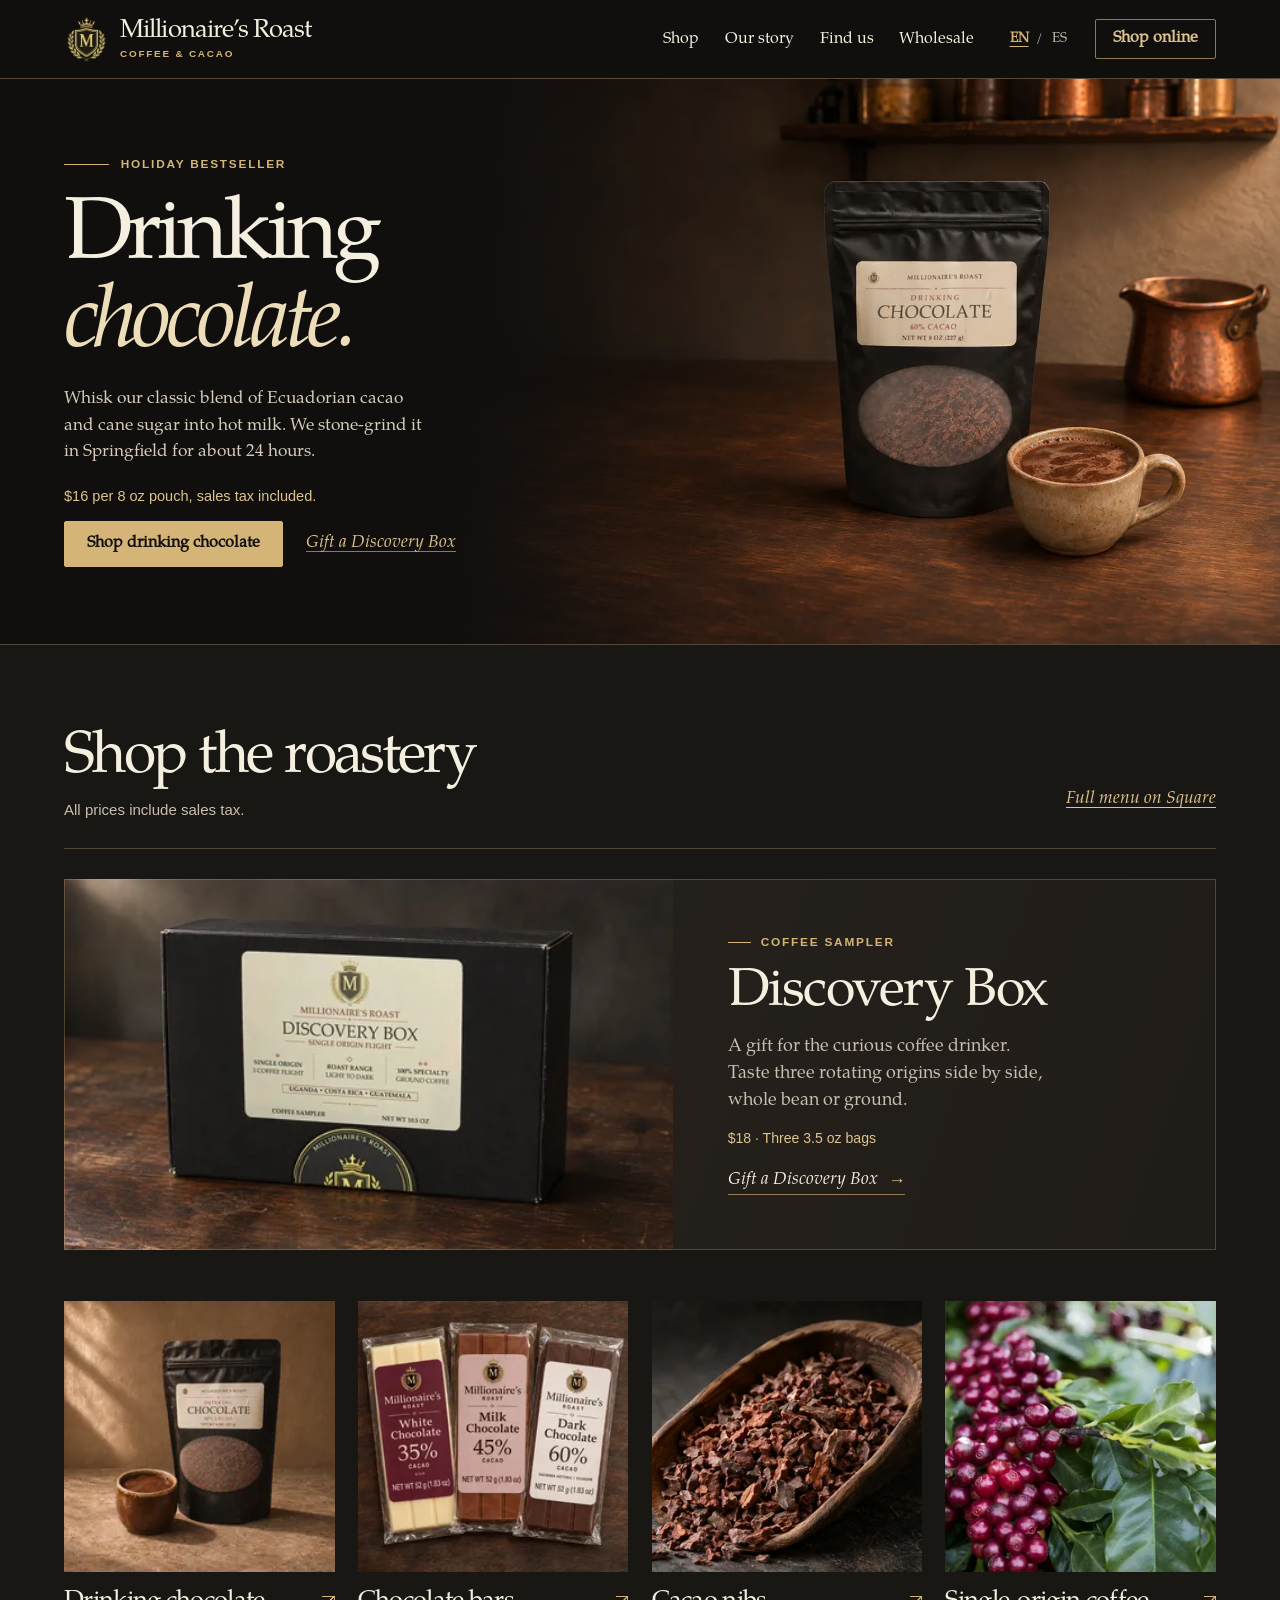
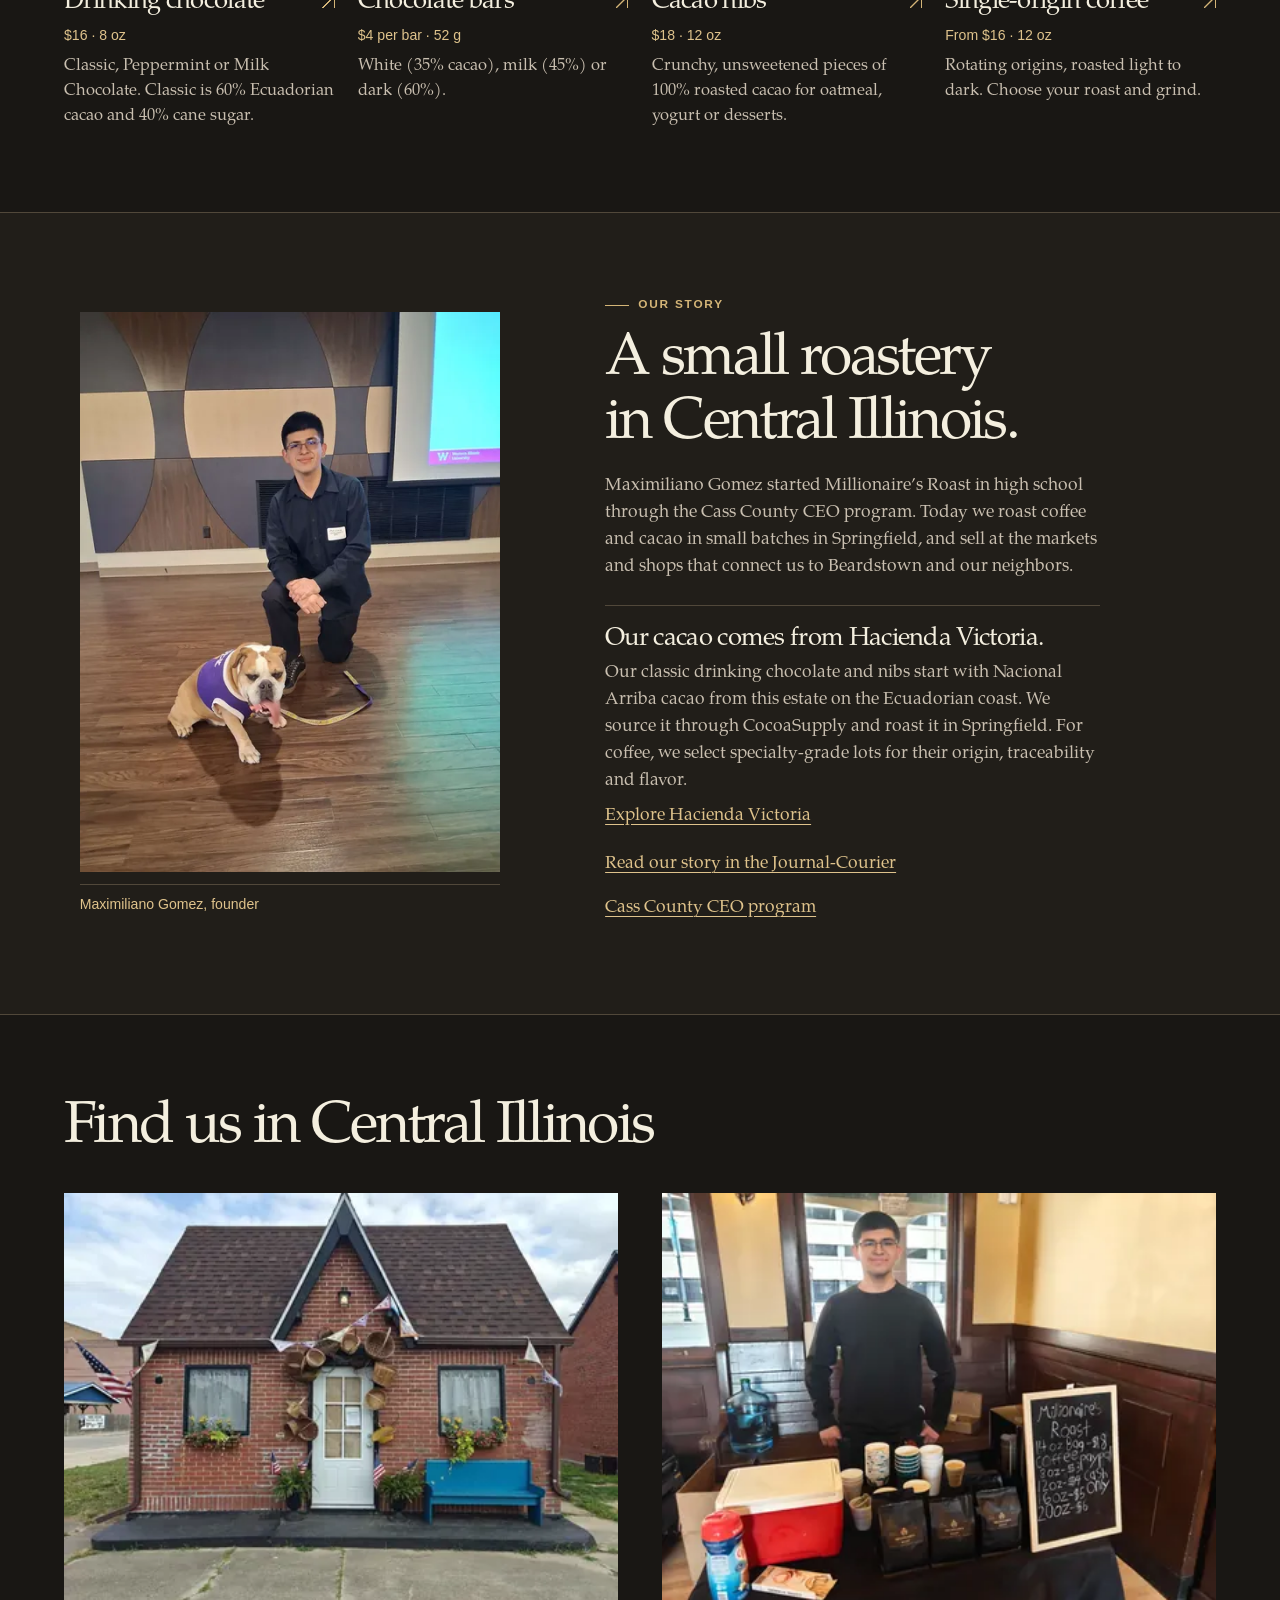
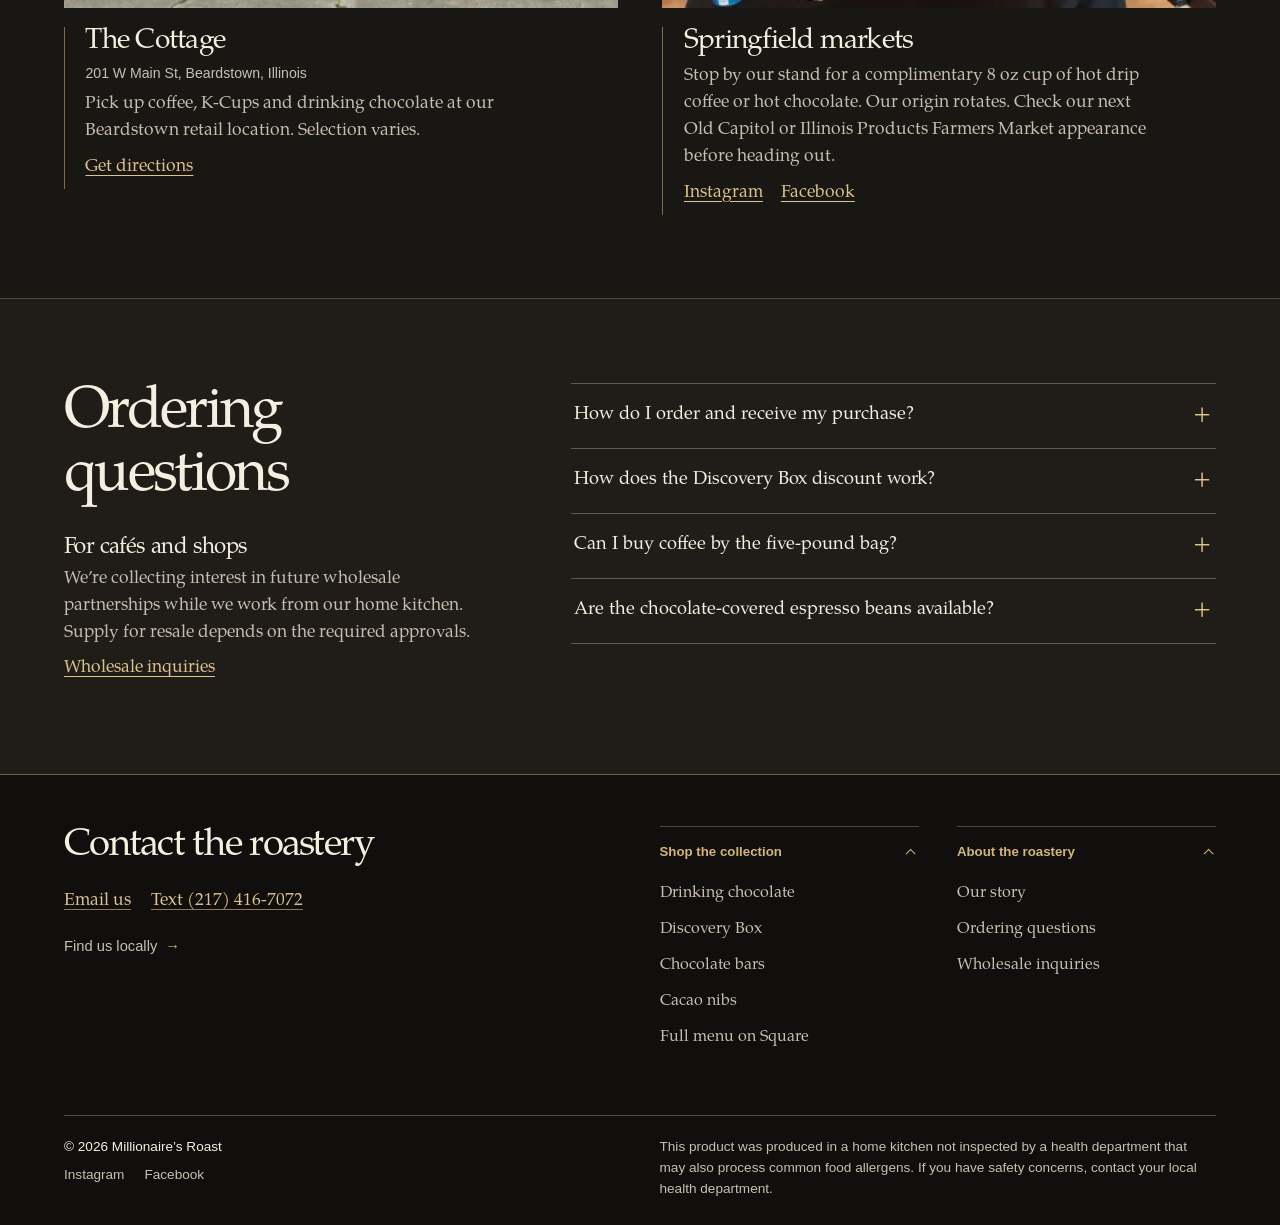
==== commit e1e523de: "Refresh chocolate product photography and simplify the storefront footer" ====
--- a/index.html
+++ b/index.html
@@ -54,11 +54,11 @@
       content="https://millionairesroast.com/assets/social-preview.d2bdfbea87bdc5b6.jpg"
     />
     <link rel="preload" as="image" href="assets/drinking-chocolate-workshop-800.f548fe2e4895a81c.webp" imagesrcset="assets/drinking-chocolate-workshop-480.85882cb21d6532cd.webp 480w, assets/drinking-chocolate-workshop-800.f548fe2e4895a81c.webp 800w, assets/drinking-chocolate-workshop-1280.b1c05b4b6eb4b151.webp 1280w" imagesizes="(min-width: 560px) and (max-width: 960px) and (max-height: 500px) and (orientation: landscape) 40vw, (max-width: 760px) 100vw, min(66vw, 1180px)" fetchpriority="high" />
-    <style>@font-face{font-family:"Roast Serif Web";src:url("assets/roast-serif-regular.e9de6c2e62cf2ed9.woff2") format("woff2");font-weight:400;font-style:normal;font-display:swap}@font-face{font-family:"Roast Serif Web";src:url("assets/roast-serif-italic.8c2d156ebdbfd5fc.woff2") format("woff2");font-weight:400;font-style:italic;font-display:swap}:root{color-scheme:dark;--charcoal:#100f0e;--paper:#191714;--surface:#24211d;--ink:#f4efdf;--muted:#c9bfb0;--line:#51483a;--gold:#d4b577;--accent:#dfc38c;--on-dark:var(--ink);--serif:"Palatino Linotype",Palatino,"Book Antiqua","Roast Serif Web",Georgia,serif;--sans:"Segoe UI",Arial,sans-serif;--gutter:clamp(20px, 5vw, 80px);--section-space:clamp(52px, 6.5vw, 98px);font-family:var(--serif);color:var(--ink);background:var(--paper)}*,::after,::before{box-sizing:border-box}html{scroll-padding-top:max(94px,calc(var(--header-height,78px) + 8px))}body{margin:0;font-size:1.09rem;line-height:1.55}figure,h1,h2,h3,p{margin:0}h1,h2,h3{font-family:var(--serif);font-weight:400;line-height:1.08}h1,h2{text-wrap:balance}h2{font-size:clamp(2.5rem, 4.6vw, 4.5rem);letter-spacing:-.045em}h3{font-size:clamp(1.52rem, 2.2vw, 2.15rem);letter-spacing:-.027em}img{display:block;max-width:100%}a{color:inherit;text-underline-offset:.21em}button,input,select,textarea{font:inherit}a,button{touch-action:manipulation}button{color:inherit}:focus-visible{outline:2px solid #f5d9a0;outline-offset:4px}::selection{background:var(--gold);color:var(--charcoal)}.shell{width:min(calc(100% - 2 * var(--gutter)),1344px);margin-inline:auto}.skip-link{position:fixed;max-inline-size:calc(100% - var(--gutter) - 60px);z-index:90;top:8px;left:8px;padding:10px 16px;color:var(--charcoal);background:var(--ink);transform:translateY(-150%)}.skip-link:focus{transform:none}.eyebrow{color:var(--gold);font:600 .74rem/1.5 var(--sans);letter-spacing:.15em;text-transform:uppercase}.button{display:inline-flex;justify-content:center;align-items:center;min-height:46px;padding:11px 22px;border:1px solid transparent;border-radius:2px;font:700 1rem/1.35 var(--serif);text-decoration:none;text-align:center;cursor:pointer}.button-primary{color:var(--charcoal);background:var(--gold);border-color:var(--gold)}.button-primary:hover{background:#e9cb8e}.site-header{position:sticky;z-index:30;top:0;background:var(--charcoal);border-bottom:1px solid #574b37}.header-inner{display:flex;align-items:center;gap:clamp(16px,2.3vw,44px);min-height:78px}.brand{display:inline-flex;flex-shrink:0;align-items:center;min-height:44px;max-width:100%;gap:11px;text-decoration:none}.brand img{width:45px;height:45px;object-fit:contain}.brand>span{display:grid;min-width:0;gap:3px}.brand strong{font:400 clamp(1.35rem, 2vw, 1.8rem)/1.04 var(--serif);letter-spacing:-.035em}.brand small{color:var(--gold);font:600 .62rem/1.35 var(--sans);letter-spacing:.18em;text-transform:uppercase}.desktop-nav{display:flex;align-items:center;gap:clamp(16px,2vw,34px);margin-left:auto}.desktop-nav a{display:inline-flex;align-items:center;min-height:44px;font-size:1rem;text-decoration:none;white-space:nowrap}.desktop-nav a:hover,.desktop-nav a[aria-current=page]{color:var(--accent);text-decoration:underline;text-underline-offset:6px}.header-actions,.language-switch{display:flex;align-items:center}.header-actions{gap:clamp(12px,1.6vw,24px)}.header-actions>.button{min-height:40px;padding:7px 17px;border-color:#8e7954;background:0 0;color:var(--accent);white-space:nowrap}.header-actions>.button:hover{border-color:var(--accent);color:var(--ink)}.language-switch{gap:1px;color:var(--muted);font-size:.84rem}.language-switch button{min-height:40px;min-width:31px;padding:4px;border:0;background:0 0;cursor:pointer}.language-switch button.is-active{color:var(--gold);font-weight:700;text-decoration:underline;text-underline-offset:4px}.menu-toggle,.mobile-menu,.mobile-shop-bar{display:none}.site-footer{background:var(--charcoal);border-top:1px solid #736145}.footer-top{display:grid;grid-template-columns:1fr 1.9fr;gap:clamp(32px,6vw,90px);padding-block:56px 42px}.footer-brand>p{max-width:30ch;margin-top:16px;color:var(--muted)}.footer-links{display:grid;grid-template-columns:repeat(3,1fr);gap:18px}.footer-links h3{padding-bottom:10px;margin-bottom:10px;border-bottom:1px solid #443c31;color:var(--gold);font:600 .74rem/1.5 var(--sans);letter-spacing:.12em;text-transform:uppercase}.footer-links a{display:block;width:fit-content;padding-block:5px;color:var(--muted);font-size:1rem;text-decoration:none}.footer-links a:hover{color:var(--ink);text-decoration:underline}.footer-bottom{display:flex;justify-content:space-between;gap:28px;padding-block:23px 30px;border-top:1px solid var(--line)}.footer-bottom p{max-width:73ch;color:var(--muted);font-size:.87rem}.footer-bottom p:first-child{white-space:nowrap}@media (max-width:63.99em){.desktop-nav,.header-actions>.language-switch{display:none}.header-actions{flex:none;margin-left:auto}.header-inner .brand{min-width:0;flex-shrink:1}.brand img{flex:none}.brand{overflow-wrap:anywhere}.header-inner{container:masthead/inline-size;min-height:65px}.menu-toggle{display:grid;position:relative;place-items:center;width:44px;height:44px;border:0;background:0 0;cursor:pointer}.menu-toggle span{position:absolute;width:24px;height:2px;background:var(--gold)}.menu-toggle span:first-child{transform:translateY(-4px)}.menu-toggle span:last-child{transform:translateY(4px)}.menu-toggle.is-open span:first-child{transform:rotate(45deg)}.menu-toggle.is-open span:last-child{transform:rotate(-45deg)}.mobile-menu.is-open{display:block;position:absolute;inset:100% 0 auto;overflow-y:auto;max-height:calc(100dvh - 100%);padding:12px var(--gutter) 22px;border-block:1px solid var(--line);background:var(--charcoal)}.mobile-menu nav{display:grid}.mobile-menu nav>a{display:flex;align-items:center;min-height:47px;font-size:1.12rem;text-decoration:none}.mobile-menu nav>a:not(.button){border-bottom:1px solid var(--line)}.mobile-menu-shop{width:fit-content;margin-top:15px}.language-switch-mobile{gap:5px;padding-top:8px}.language-switch-mobile button{min-width:44px;min-height:44px}.footer-links a{display:flex;min-height:44px;align-items:center}}@container masthead (max-width:15em){.brand img{display:none}}@media (max-width:760px){body{overflow-wrap:anywhere}.footer-top{grid-template-columns:minmax(0,1fr)}.footer-links{gap:16px}.footer-bottom{flex-direction:column;gap:11px}.footer-bottom p:first-child{white-space:normal}}@media (max-width:560px){.brand img{width:36px;height:38px}.brand{gap:7px}.header-inner{min-height:62px;gap:9px}.header-actions{gap:3px}.header-actions>.button{display:none}.footer-top{padding-block:38px 30px}.footer-links{grid-template-columns:repeat(auto-fit,minmax(min(100%,7.5rem),1fr));row-gap:26px}}@media (scripting:none){.site-header .language-switch,.site-header .menu-toggle{display:none}}@media (scripting:none) and (max-width:63.99em){.site-header{position:static}.header-inner{flex-wrap:wrap;gap:0 12px;padding-block:6px}.desktop-nav{display:flex;flex-wrap:wrap;order:2;flex-basis:100%;gap:0 18px;margin-left:0}.desktop-nav a{white-space:normal}}@media (prefers-reduced-motion:no-preference){html:not(:has(:focus-visible)){scroll-behavior:smooth}}</style>
-    <style>.text-link{display:inline-flex;align-items:center;min-height:44px;color:var(--accent);text-decoration:underline;text-decoration-thickness:1px}.text-link:hover{color:var(--ink)}.front-hero{position:relative;overflow:hidden;isolation:isolate;background:var(--charcoal);border-bottom:1px solid var(--line)}.front-hero-grid{display:grid;align-items:center;min-height:clamp(510px,39.5vw,670px)}.front-hero-copy{position:relative;z-index:1;width:51%;padding-block:clamp(52px,6vw,90px)}.front-hero .eyebrow{display:flex;align-items:center;gap:12px}.front-hero .eyebrow::before{content:"";width:clamp(28px,3.5vw,54px);height:1px;background:var(--gold)}.front-hero h1{margin:21px 0 17px;font-size:clamp(4rem, 6.9vw, 7.35rem);letter-spacing:-.057em;line-height:.99}.front-hero h1 em{display:block;color:#edddb9;font-weight:400}.hero-lead{max-width:41ch;text-wrap:pretty;color:#d8cdba;font-size:clamp(1.05rem, 1.35vw, 1.26rem);line-height:1.53}.hero-price-note{margin-top:20px;color:var(--accent);font:500 .91rem/1.45 var(--sans)}.hero-actions{display:flex;flex-wrap:wrap;align-items:center;gap:5px 23px;margin-top:14px}.hero-actions .text-link{font-style:italic;text-decoration-color:#8d7857}.front-hero-media{position:absolute;z-index:0;inset:0 0 0 auto;width:min(66%,1180px)}.front-hero-media img{width:100%;height:100%;object-fit:cover;object-position:57% 49%}.front-hero-media::after{position:absolute;inset:0;content:"";background:linear-gradient(90deg,#100f0e,rgba(16,15,14,.85) 8%,rgba(16,15,14,.32) 24%,transparent 42%)}.faq-section,.local-section,.shop-section{padding-block:var(--section-space)}.section-heading{display:flex;flex-wrap:wrap;align-items:baseline;justify-content:space-between;gap:3px 24px;margin-bottom:clamp(22px,2.4vw,38px)}.section-heading .text-link{font-style:italic}.shop-section .section-heading{align-items:end;padding-bottom:clamp(16px,2vw,28px);border-bottom:1px solid var(--line)}.shop-price-note{margin-top:8px;color:var(--muted);font:.94rem/1.5 var(--sans)}.shop-grid{display:grid;grid-template-columns:repeat(4,minmax(0,1fr));align-items:start;gap:clamp(26px,4vw,60px) clamp(16px,1.8vw,30px)}.shop-tile{min-width:0}.shop-tile-link{display:block;text-decoration:none}.tile-media{position:relative;overflow:hidden;aspect-ratio:4/3;background:var(--charcoal)}.tile-media img{width:100%;height:100%;object-fit:cover}.tile-chocolate img{object-position:76% 50%}.tile-bars .tile-media{aspect-ratio:4/3}.tile-bars img{object-fit:contain}.tile-info{display:grid;align-content:start;gap:8px;padding-top:17px}.shop-tile:not(.tile-discovery) h3{display:flex;align-items:baseline;justify-content:space-between;gap:.45em}.mobile-shop-bar::after,.shop-tile:not(.tile-discovery) h3::after{content:"";display:inline-block;flex:none;width:.48em;height:.48em;border-top:1px solid;border-right:1px solid;background:linear-gradient(-45deg,transparent 45%,currentColor 46% 54%,transparent 55%);color:var(--gold)}.tile-info h3{color:var(--ink);font-size:clamp(1.55rem, 2vw, 2.2rem)}.tile-info p{max-width:50ch;color:var(--muted);font-size:1.03rem;line-height:1.52}.tile-price{color:var(--accent);font:500 .88rem/1.5 var(--sans);font-variant-numeric:lining-nums tabular-nums}.shop-tile-link:hover h3{text-decoration:underline;text-decoration-thickness:1px;text-underline-offset:.15em}.shop-tile-link:hover .tile-media img{filter:brightness(1.04)}.tile-discovery{grid-column:1/-1;container:gift/inline-size}.tile-discovery .shop-tile-link{display:grid;grid-template-columns:1.12fr 1fr;position:relative;background:linear-gradient(110deg,#29241e,#201c18)}.tile-discovery .shop-tile-link::after{content:"";position:absolute;inset:0;border:1px solid rgba(212,181,119,.28);pointer-events:none}.tile-discovery .tile-media{align-self:stretch;width:100%;min-width:0;min-height:100%;aspect-ratio:1.8/1}.tile-discovery .tile-info{align-self:center;justify-items:start;padding:clamp(25px,4.3vw,66px);gap:12px}.story-copy>.eyebrow,.tile-discovery .eyebrow{display:flex;align-items:center;gap:.8em}.story-copy>.eyebrow::before,.tile-discovery .eyebrow::before{content:"";width:2em;height:1px;background:currentColor}.tile-discovery h3{font-size:clamp(2.2rem, 4.2vw, 4rem)}.tile-discovery p{max-width:36ch;font-size:clamp(1.05rem, 1.4vw, 1.24rem)}.tile-discovery .tile-price{color:var(--accent)}.gift-link{display:inline-flex;gap:.6em;align-items:center;color:var(--ink);margin-top:6px;border-bottom:1px solid #927d57;font-style:italic}.gift-link span[aria-hidden]{color:var(--accent);font-family:var(--sans)}.story-section{background:#211e19;border-block:1px solid var(--line)}.story-grid{display:grid;grid-template-columns:.85fr 1.15fr;gap:clamp(36px,7vw,110px);align-items:center;padding-block:var(--section-space)}.story-media{width:min(100%,420px);min-width:0;justify-self:center}.story-media img{width:100%;height:auto}.local-copy address,.story-media figcaption{color:var(--accent);font:.88rem/1.5 var(--sans)}.story-media figcaption{margin-top:12px;padding-top:9px;border-top:1px solid var(--line)}.story-copy{max-width:55ch}.story-copy>*+*{margin-top:16px}.story-copy p{color:var(--muted)}.story-copy .eyebrow{color:var(--gold)}.story-copy h3{margin-bottom:6px;font-size:1.6rem}.local-links,.story-links{display:flex;flex-wrap:wrap;gap:0 18px}.origin-note{margin-top:24px;padding-top:20px;border-top:1px solid var(--line)}.story-links{margin-top:4px}.local-grid{display:grid;grid-template-columns:repeat(2,minmax(0,1fr));gap:clamp(22px,3.5vw,56px)}.local-entry{min-width:0}.local-entry img{width:100%;height:auto}.local-copy{margin-top:19px;padding-inline-start:clamp(14px,1.6vw,24px);border-inline-start:1px solid #806c4b}.local-entry h3{margin:0 0 6px}.local-entry address,.local-entry p{color:var(--muted);max-width:53ch}.local-entry address{margin-bottom:7px}.faq-section{background:#201d19;border-top:1px solid var(--line)}.faq-grid{display:grid;grid-template-columns:minmax(0,.8fr) minmax(0,1.2fr);gap:clamp(28px,6vw,90px)}.faq-heading{align-self:start}.faq-heading h2{max-width:13ch}.faq-list{min-width:0}.faq-list details{border-top:1px solid #655b4a}.faq-list details:last-child{border-bottom:1px solid #655b4a}.faq-list summary{display:flex;min-height:64px;align-items:center;justify-content:space-between;gap:18px;padding:15px 3px;font-size:1.14rem;cursor:pointer;list-style:none}.faq-list summary::-webkit-details-marker{display:none}.faq-list summary::after{content:"+";flex:0 0 20px;color:var(--accent);font-size:1.5rem;line-height:1}.faq-list details[open] summary::after{content:"−"}.faq-answer{padding:0 28px 20px 3px;color:var(--muted)}.faq-answer p+p{margin-top:10px}.wholesale-note{margin-top:26px;color:var(--muted)}.wholesale-note h3{margin-bottom:6px;color:var(--ink);font-size:1.4rem}@media (max-width:960px){.shop-grid{grid-template-columns:repeat(2,minmax(0,1fr))}.front-hero h1{font-size:clamp(3.8rem, 7.3vw, 4.8rem)}}@media (max-width:760px){.front-hero-grid{display:flex;flex-direction:column;width:100%;min-height:0}.front-hero-media{position:relative;order:-1;width:100%;aspect-ratio:2.05/1}.front-hero-media img{object-position:54% 52%}.front-hero-media::after{background:linear-gradient(0deg,#100f0e,rgba(16,15,14,.1) 18%,transparent 31%)}.front-hero-copy{width:100%;padding:15px var(--gutter) 37px}.front-hero h1{margin:12px 0;font-size:clamp(2rem, calc(1.2rem + 8.2vw), 4.1rem)}.front-hero h1 em{display:inline}.hero-lead{max-width:45ch}.hero-price-note{margin-top:15px}.hero-actions{margin-top:10px}.tile-discovery .shop-tile-link{grid-template-columns:1fr 1fr}.tile-discovery .tile-media{align-self:stretch;min-height:100%;aspect-ratio:auto}.tile-discovery .tile-info{padding:25px}.faq-grid,.story-grid{grid-template-columns:minmax(0,1fr)}.story-grid{gap:25px}.faq-heading h2{max-width:none}}@media (max-width:560px){.front-hero-media{aspect-ratio:1.56/1}.hero-actions{gap:5px 16px}.shop-grid{container:menu/inline-size;grid-template-columns:minmax(0,1fr);row-gap:24px}.shop-section .section-heading{gap:5px 20px}.shop-section .section-heading>.text-link{align-self:end}.shop-tile:not(.tile-discovery){border-top:1px solid var(--line);padding-top:22px}.tile-media{aspect-ratio:1.55/1}.tile-info{padding-top:12px}.local-grid{grid-template-columns:1fr;gap:30px}html:has(.mobile-shop-bar){--shop-clearance:calc(var(--shop-height, 48px) + 8px);scroll-padding-bottom:var(--shop-clearance)}body:has(.mobile-shop-bar) .site-footer{padding-bottom:max(66px,var(--shop-clearance))}.mobile-shop-bar{position:fixed;z-index:22;inset:auto 0 0;display:flex;align-items:center;justify-content:center;gap:.7em;min-height:48px;padding:10px 22px calc(10px + env(safe-area-inset-bottom));border-top:1px solid #8a7650;background:#262219;color:var(--accent);text-decoration:none;font-weight:700}.mobile-shop-bar::after{width:.52em;height:.52em}.mobile-shop-bar.is-hidden,body:has(.site-header.has-open-menu) .mobile-shop-bar{display:none}}@media (max-width:760px) and (orientation:portrait),(min-width:560px) and (max-width:960px) and (max-height:500px) and (orientation:landscape){.front-hero{display:grid;min-height:calc(100dvh - var(--header-height,var(--hero-header,63px)))}.front-hero-grid{width:100%;min-height:0;align-items:stretch}.front-hero-copy{display:flex;flex-direction:column;justify-content:center;width:auto;padding:14px var(--gutter) max(16px,env(safe-area-inset-bottom))}.front-hero h1{margin:6px 0 8px;font-size:clamp(2rem, calc(.7rem + 7.25vw), 3.7rem)}.front-hero h1 em{display:inline}.hero-lead{font-size:1.025rem;line-height:1.42}.hero-price-note{margin-top:9px}.hero-actions{margin-top:8px;gap:2px 14px}.front-hero-media{position:relative;inset:auto;width:100%;aspect-ratio:auto}.front-hero-media img{position:absolute;inset:0;object-position:76% 52%}}@media (max-width:760px) and (orientation:portrait){.front-hero-grid{display:flex;flex-direction:column}.front-hero-media{flex:3 0 47vw}.front-hero-media::after{background:linear-gradient(0deg,var(--charcoal),transparent 12%)}.front-hero-copy{flex:2 0 auto}}@media (min-width:561px) and (max-width:960px){.front-hero{--hero-header:66px}}@media (min-width:560px) and (max-width:960px) and (max-height:500px) and (orientation:landscape){.front-hero-grid{display:grid;grid-template-columns:60% 40%}.front-hero-media{order:1;min-height:10rem}.front-hero-media::after{background:linear-gradient(90deg,var(--charcoal),transparent 18%)}.front-hero-copy{padding:10px clamp(13px,2.6vw,25px)}.front-hero h1{font-size:clamp(2rem, calc(1.1rem + 2.6vw), 2.7rem)}}@media (max-width:560px) and (max-height:540px) and (orientation:portrait),(min-width:560px) and (max-width:960px) and (max-height:500px) and (orientation:landscape){.front-hero-copy{padding:8px max(12px,3vw) max(10px,env(safe-area-inset-bottom))}.front-hero h1{margin:4px 0}.hero-lead{line-height:1.35}.hero-price-note{margin-top:6px}.hero-actions{gap:2px 10px;margin-top:5px;align-items:stretch}.hero-actions>a{flex:1 1 6rem;min-width:0;max-width:max-content;text-wrap:balance}.hero-actions .button{flex-basis:9rem;padding:5px 9px;line-height:1.2}.hero-actions .text-link{line-height:1.25}}@media (scripting:none){.front-hero{min-height:0}}@container gift (max-width:29em){.tile-discovery .shop-tile-link{display:block}.tile-discovery .tile-media{min-height:0;aspect-ratio:1.5/1}.tile-discovery .tile-info{padding:23px 21px 25px}}@container menu (min-width:16em){.shop-tile:not(.tile-discovery) .shop-tile-link{display:grid;grid-template-columns:minmax(0,30%) minmax(0,1fr);align-items:start;gap:clamp(14px,4vw,22px)}.shop-tile:not(.tile-discovery) .tile-media{aspect-ratio:1}.shop-tile:not(.tile-discovery) .tile-info{padding-top:0;gap:5px}.shop-tile:not(.tile-discovery) h3{font-size:1.42rem}.shop-tile:not(.tile-discovery) .tile-info p{font-size:1rem;line-height:1.45}}</style>
+    <style>@font-face{font-family:"Roast Serif Web";src:url("assets/roast-serif-regular.e9de6c2e62cf2ed9.woff2") format("woff2");font-weight:400;font-style:normal;font-display:swap}@font-face{font-family:"Roast Serif Web";src:url("assets/roast-serif-italic.8c2d156ebdbfd5fc.woff2") format("woff2");font-weight:400;font-style:italic;font-display:swap}:root{color-scheme:dark;--charcoal:#100f0e;--paper:#191714;--surface:#24211d;--ink:#f4efdf;--muted:#c9bfb0;--line:#51483a;--gold:#d4b577;--accent:#dfc38c;--on-dark:var(--ink);--serif:"Palatino Linotype",Palatino,"Book Antiqua","Roast Serif Web",Georgia,serif;--sans:"Segoe UI",Arial,sans-serif;--gutter:clamp(20px, 5vw, 80px);--section-space:clamp(52px, 6.5vw, 98px);font-family:var(--serif);color:var(--ink);background:var(--paper)}*,::after,::before{box-sizing:border-box}html{scroll-padding-top:max(94px,calc(var(--header-height,78px) + 8px))}body{margin:0;font-size:1.09rem;line-height:1.55}figure,h1,h2,h3,p{margin:0}h1,h2,h3{font-family:var(--serif);font-weight:400;line-height:1.08}h1,h2{text-wrap:balance}h2{font-size:clamp(2.5rem, 4.6vw, 4.5rem);letter-spacing:-.045em}h3{font-size:clamp(1.52rem, 2.2vw, 2.15rem);letter-spacing:-.027em}img{display:block;max-width:100%}a{color:inherit;text-underline-offset:.21em}button,input,select,textarea{font:inherit}a,button{touch-action:manipulation}button{color:inherit}:focus-visible{outline:2px solid #f5d9a0;outline-offset:4px}::selection{background:var(--gold);color:var(--charcoal)}.shell{width:min(calc(100% - 2 * var(--gutter)),1344px);margin-inline:auto}.skip-link{position:fixed;max-inline-size:calc(100% - var(--gutter) - 60px);z-index:90;top:8px;left:8px;padding:10px 16px;color:var(--charcoal);background:var(--ink);transform:translateY(-150%)}.skip-link:focus{transform:none}.eyebrow{color:var(--gold);font:600 .74rem/1.5 var(--sans);letter-spacing:.15em;text-transform:uppercase}.button{display:inline-flex;justify-content:center;align-items:center;min-height:46px;padding:11px 22px;border:1px solid transparent;border-radius:2px;font:700 1rem/1.35 var(--serif);text-decoration:none;text-align:center;cursor:pointer}.button-primary{color:var(--charcoal);background:var(--gold);border-color:var(--gold)}.button-primary:hover{background:#e9cb8e}.site-header{container:site-nav/inline-size;position:sticky;z-index:30;top:0;background:var(--charcoal);border-bottom:1px solid #574b37}.header-inner{display:flex;align-items:center;gap:clamp(16px,2.3vw,44px);min-height:78px}.brand{display:inline-flex;flex-shrink:0;align-items:center;min-height:44px;max-width:100%;gap:11px;text-decoration:none}.brand img{width:45px;height:45px;object-fit:contain}.brand>span{display:grid;min-width:0;gap:3px}.brand strong{font:400 clamp(1.35rem, 2vw, 1.8rem)/1.04 var(--serif);letter-spacing:-.035em}.brand small{color:var(--gold);font:600 .62rem/1.35 var(--sans);letter-spacing:.18em;text-transform:uppercase}.desktop-nav{display:flex;flex-wrap:wrap;align-items:center;justify-content:flex-end;gap:0 clamp(16px,2vw,34px);margin-left:auto}.desktop-nav a{display:inline-flex;align-items:center;min-height:44px;font-size:1rem;text-decoration:none;white-space:nowrap}.desktop-nav a:hover,.desktop-nav a[aria-current=page]{color:var(--accent);text-decoration:underline;text-underline-offset:6px}.header-actions,.language-switch{display:flex;align-items:center}.header-actions{gap:clamp(12px,1.6vw,24px)}.header-actions>.button{min-height:40px;padding:7px 17px;border-color:#8e7954;background:0 0;color:var(--accent);white-space:nowrap}.header-actions>.button:hover{border-color:var(--accent);color:var(--ink)}.language-switch{gap:1px;color:var(--muted);font-size:.84rem}.language-switch button{min-height:40px;min-width:31px;padding:4px;border:0;background:0 0;cursor:pointer}.language-switch button.is-active{color:var(--gold);font-weight:700;text-decoration:underline;text-underline-offset:4px}.menu-toggle,.mobile-menu,.mobile-shop-bar{display:none}.site-footer{background:var(--charcoal);border-top:1px solid #736145}.footer-top{display:grid;grid-template-columns:minmax(0,1fr) minmax(0,1.1fr);gap:clamp(32px,7vw,110px);padding-block:clamp(32px,4vw,64px)}.footer-contact h2{font-size:clamp(2rem, 3vw, 3.15rem)}.footer-contact-links,.footer-social{display:flex;flex-wrap:wrap;gap:0 20px}.footer-contact-links{margin-top:12px}.footer-contact-links a,.footer-items a,.footer-local,.footer-social a{display:inline-flex;align-items:center;min-height:44px;width:fit-content}.footer-contact-links a{color:var(--accent);text-decoration-color:#8e7954}.footer-local{gap:.55em;font:.92rem/1.5 var(--sans);color:var(--muted);text-decoration:none}.footer-local::after{content:"→";color:var(--gold)}.footer-navigation{display:grid;grid-template-columns:repeat(2,minmax(0,1fr));gap:clamp(22px,3vw,48px);align-items:start}.footer-directory{border-top:1px solid var(--line)}.footer-directory summary{display:flex;min-height:48px;align-items:center;justify-content:space-between;gap:12px;color:var(--gold);font:600 .83rem/1.45 var(--sans);cursor:pointer;list-style:none}.footer-directory summary::-webkit-details-marker{display:none}.footer-directory summary::after{content:"";flex:0 0 .45rem;height:.45rem;margin-inline-end:4px;border:solid currentColor;border-width:0 1px 1px 0;transform:translateY(-2px) rotate(45deg)}.footer-directory[open] summary::after{transform:translateY(2px) rotate(225deg)}.footer-items{display:grid;padding-bottom:8px}.footer-items a,.footer-social a{min-height:36px;color:var(--muted);font-size:1rem;text-decoration:none}.site-footer a:hover{color:var(--ink);text-decoration:underline}.footer-bottom{display:grid;grid-template-columns:minmax(0,1fr) minmax(0,1.1fr);align-items:start;gap:clamp(32px,7vw,110px);padding-block:20px 26px;border-top:1px solid var(--line)}.footer-bottom p,.footer-social a{color:var(--muted);font:.85rem/1.55 var(--sans)}.footer-signature p{color:var(--ink)}@container site-nav (max-width:63.99rem){.desktop-nav,.header-actions>.language-switch{display:none}.header-actions{flex:none;margin-left:auto}.header-inner .brand{min-width:0;flex-shrink:1}.brand img{flex:none}.brand{overflow-wrap:anywhere}.header-inner{container:masthead/inline-size;min-height:65px}.menu-toggle{display:grid;position:relative;place-items:center;width:44px;height:44px;border:0;background:0 0;cursor:pointer}.menu-toggle span{position:absolute;width:24px;height:2px;background:var(--gold)}.menu-toggle span:first-child{transform:translateY(-4px)}.menu-toggle span:last-child{transform:translateY(4px)}.menu-toggle.is-open span:first-child{transform:rotate(45deg)}.menu-toggle.is-open span:last-child{transform:rotate(-45deg)}.mobile-menu.is-open{display:block;position:absolute;inset:100% 0 auto;overflow-y:auto;max-height:calc(100dvh - 100%);padding:12px var(--gutter) 22px;border-block:1px solid var(--line);background:var(--charcoal)}.mobile-menu nav{display:grid}.mobile-menu nav>a{display:flex;align-items:center;min-height:47px;font-size:1.12rem;text-decoration:none}.mobile-menu nav>a:not(.button){border-bottom:1px solid var(--line)}.mobile-menu-shop{width:fit-content;margin-top:15px}.language-switch-mobile{gap:5px;padding-top:8px}.language-switch-mobile button{min-width:44px;min-height:44px}}@media (max-width:63.99em),(pointer:coarse){.footer-items a,.footer-social a{min-height:44px}}@container masthead (max-width:15em){.brand img{display:none}}@media (max-width:760px){body{overflow-wrap:anywhere}.footer-bottom,.footer-top{grid-template-columns:minmax(0,1fr)}.footer-top{gap:20px;padding-block:30px 0}.footer-navigation{grid-template-columns:minmax(0,1fr);gap:0}.footer-directory summary{min-height:52px}.footer-items a{width:100%}.footer-contact-links{margin-top:8px}.footer-bottom{gap:8px}.footer-signature{display:flex;align-items:center;justify-content:space-between;flex-wrap:wrap;gap:0 12px}.footer-social{gap:0 14px}}@media (max-width:560px){.brand img{width:36px;height:38px}.brand{gap:7px}.header-inner{min-height:62px;gap:9px}.header-actions{gap:3px}.header-actions>.button{display:none}}@media (scripting:none){.site-header{position:static}.site-header .language-switch,.site-header .menu-toggle{display:none}@container site-nav (max-width:63.99rem){.header-inner{flex-wrap:wrap;gap:0 12px;padding-block:6px}.desktop-nav{display:flex;flex-wrap:wrap;justify-content:flex-start;order:2;flex-basis:100%;gap:0 18px;margin-left:0}.desktop-nav a{white-space:normal}}}@supports not (container-type:inline-size){.site-header{position:static}.header-inner{flex-wrap:wrap;gap:4px 16px}.desktop-nav{flex-wrap:wrap;justify-content:flex-start}}@media (prefers-reduced-motion:no-preference){html:not(:has(:focus-visible)){scroll-behavior:smooth}}</style>
+    <style>.text-link{display:inline-flex;align-items:center;min-height:44px;color:var(--accent);text-decoration:underline;text-decoration-thickness:1px}.text-link:hover{color:var(--ink)}.front-hero{position:relative;overflow:hidden;isolation:isolate;background:var(--charcoal);border-bottom:1px solid var(--line)}.front-hero-grid{display:grid;align-items:center;min-height:clamp(510px,39.5vw,670px)}.front-hero-copy{position:relative;z-index:1;width:51%;padding-block:clamp(52px,6vw,90px)}.front-hero .eyebrow{display:flex;align-items:center;gap:12px}.front-hero .eyebrow::before{content:"";width:clamp(28px,3.5vw,54px);height:1px;background:var(--gold)}.front-hero h1{margin:21px 0 17px;font-size:clamp(4rem, 6.9vw, 7.35rem);letter-spacing:-.057em;line-height:.99}.front-hero h1 em{display:block;color:#edddb9;font-weight:400}.hero-lead{max-width:41ch;text-wrap:pretty;color:#d8cdba;font-size:clamp(1.05rem, 1.35vw, 1.26rem);line-height:1.53}.hero-price-note{margin-top:20px;color:var(--accent);font:500 .91rem/1.45 var(--sans)}.hero-actions{display:flex;flex-wrap:wrap;align-items:center;gap:5px 23px;margin-top:14px}.hero-actions .text-link{font-style:italic;text-decoration-color:#8d7857}.front-hero-media{position:absolute;z-index:0;inset:0 0 0 auto;width:min(66%,1180px)}.front-hero-media img{width:100%;height:100%;object-fit:cover;object-position:57% 49%}.front-hero-media::after{position:absolute;inset:0;content:"";background:linear-gradient(90deg,#100f0e,rgba(16,15,14,.85) 8%,rgba(16,15,14,.32) 24%,transparent 42%)}.faq-section,.local-section,.shop-section{padding-block:var(--section-space)}.section-heading{display:flex;flex-wrap:wrap;align-items:baseline;justify-content:space-between;gap:3px 24px;margin-bottom:clamp(22px,2.4vw,38px)}.section-heading .text-link{font-style:italic}.shop-section .section-heading{align-items:end;padding-bottom:clamp(16px,2vw,28px);border-bottom:1px solid var(--line)}.shop-price-note{margin-top:8px;color:var(--muted);font:.94rem/1.5 var(--sans)}.shop-grid{display:grid;grid-template-columns:repeat(4,minmax(0,1fr));align-items:start;gap:clamp(26px,4vw,60px) clamp(16px,1.8vw,30px)}.shop-tile{min-width:0}.shop-tile-link{display:block;text-decoration:none}.tile-media{position:relative;overflow:hidden;aspect-ratio:4/3;background:var(--charcoal)}.tile-media img{width:100%;height:100%;object-fit:cover}.shop-tile:not(.tile-discovery) .tile-media{aspect-ratio:1}.tile-info{display:grid;align-content:start;gap:8px;padding-top:17px}.shop-tile:not(.tile-discovery) h3{display:flex;align-items:baseline;justify-content:space-between;gap:.45em}.mobile-shop-bar::after,.shop-tile:not(.tile-discovery) h3::after{content:"";display:inline-block;flex:none;width:.48em;height:.48em;border-top:1px solid;border-right:1px solid;background:linear-gradient(-45deg,transparent 45%,currentColor 46% 54%,transparent 55%);color:var(--gold)}.tile-info h3{color:var(--ink);font-size:clamp(1.55rem, 2vw, 2.2rem)}.tile-info p{max-width:50ch;color:var(--muted);font-size:1.03rem;line-height:1.52}.tile-price{color:var(--accent);font:500 .88rem/1.5 var(--sans);font-variant-numeric:lining-nums tabular-nums}.shop-tile-link:hover h3{text-decoration:underline;text-decoration-thickness:1px;text-underline-offset:.15em}.shop-tile-link:hover .tile-media img{filter:brightness(1.04)}.tile-discovery{grid-column:1/-1;container:gift/inline-size}.tile-discovery .shop-tile-link{display:grid;grid-template-columns:1.12fr 1fr;position:relative;background:linear-gradient(110deg,#29241e,#201c18)}.tile-discovery .shop-tile-link::after{content:"";position:absolute;inset:0;border:1px solid rgba(212,181,119,.28);pointer-events:none}.tile-discovery .tile-media{align-self:stretch;width:100%;min-width:0;min-height:100%;aspect-ratio:1.8/1}.tile-discovery .tile-info{align-self:center;justify-items:start;padding:clamp(25px,4.3vw,66px);gap:12px}.story-copy>.eyebrow,.tile-discovery .eyebrow{display:flex;align-items:center;gap:.8em}.story-copy>.eyebrow::before,.tile-discovery .eyebrow::before{content:"";width:2em;height:1px;background:currentColor}.tile-discovery h3{font-size:clamp(2.2rem, 4.2vw, 4rem)}.tile-discovery p{max-width:36ch;font-size:clamp(1.05rem, 1.4vw, 1.24rem)}.tile-discovery .tile-price{color:var(--accent)}.gift-link{display:inline-flex;gap:.6em;align-items:center;color:var(--ink);margin-top:6px;border-bottom:1px solid #927d57;font-style:italic}.gift-link span[aria-hidden]{color:var(--accent);font-family:var(--sans)}.story-section{background:#211e19;border-block:1px solid var(--line)}.story-grid{display:grid;grid-template-columns:.85fr 1.15fr;gap:clamp(36px,7vw,110px);align-items:center;padding-block:var(--section-space)}.story-media{width:min(100%,420px);min-width:0;justify-self:center}.story-media img{width:100%;height:auto}.local-copy address,.story-media figcaption{color:var(--accent);font:.88rem/1.5 var(--sans)}.story-media figcaption{margin-top:12px;padding-top:9px;border-top:1px solid var(--line)}.story-copy{max-width:55ch}.story-copy>*+*{margin-top:16px}.story-copy p{color:var(--muted)}.story-copy .eyebrow{color:var(--gold)}.story-copy h3{margin-bottom:6px;font-size:1.6rem}.local-links,.story-links{display:flex;flex-wrap:wrap;gap:0 18px}.origin-note{margin-top:24px;padding-top:20px;border-top:1px solid var(--line)}.story-links{margin-top:4px}.local-grid{display:grid;grid-template-columns:repeat(2,minmax(0,1fr));gap:clamp(22px,3.5vw,56px)}.local-entry{min-width:0}.local-entry img{width:100%;height:auto}.local-copy{margin-top:19px;padding-inline-start:clamp(14px,1.6vw,24px);border-inline-start:1px solid #806c4b}.local-entry h3{margin:0 0 6px}.local-entry address,.local-entry p{color:var(--muted);max-width:53ch}.local-entry address{margin-bottom:7px}.faq-section{background:#201d19;border-top:1px solid var(--line)}.faq-grid{display:grid;grid-template-columns:minmax(0,.8fr) minmax(0,1.2fr);grid-template-areas:"heading answers" "wholesale answers";grid-template-rows:auto 1fr;gap:26px clamp(28px,6vw,90px);align-items:start}.faq-heading{grid-area:heading}.faq-heading h2{max-width:13ch}.faq-list{grid-area:answers;min-width:0}.faq-list details{border-top:1px solid #655b4a}.faq-list details:last-child{border-bottom:1px solid #655b4a}.faq-list summary{display:flex;min-height:64px;align-items:center;justify-content:space-between;gap:18px;padding:15px 3px;font-size:1.14rem;cursor:pointer;list-style:none}.faq-list summary::-webkit-details-marker{display:none}.faq-list summary::after{content:"+";flex:0 0 20px;color:var(--accent);font-size:1.5rem;line-height:1}.faq-list details[open] summary::after{content:"−"}.faq-answer{padding:0 28px 20px 3px;color:var(--muted)}.faq-answer p+p{margin-top:10px}.wholesale-note{grid-area:wholesale;color:var(--muted)}.wholesale-note h3{margin-bottom:6px;color:var(--ink);font-size:1.4rem}@media (max-width:960px){.shop-grid{grid-template-columns:repeat(2,minmax(0,1fr))}.front-hero h1{font-size:clamp(3.8rem, 7.3vw, 4.8rem)}}@media (max-width:760px){.front-hero-grid{display:flex;flex-direction:column;width:100%;min-height:0}.front-hero-media{position:relative;order:-1;width:100%;aspect-ratio:2.05/1}.front-hero-media img{object-position:54% 52%}.front-hero-media::after{background:linear-gradient(0deg,#100f0e,rgba(16,15,14,.1) 18%,transparent 31%)}.front-hero-copy{width:100%;padding:15px var(--gutter) 37px}.front-hero h1{margin:12px 0;font-size:clamp(2rem, calc(1.2rem + 8.2vw), 4.1rem)}.front-hero h1 em{display:inline}.hero-lead{max-width:45ch}.hero-price-note{margin-top:15px}.hero-actions{margin-top:10px}.tile-discovery .shop-tile-link{grid-template-columns:1fr 1fr}.tile-discovery .tile-media{align-self:stretch;min-height:100%;aspect-ratio:auto}.tile-discovery .tile-info{padding:25px}.faq-grid,.story-grid{grid-template-columns:minmax(0,1fr)}.story-grid{gap:25px}.faq-grid{grid-template-areas:"heading" "answers" "wholesale";grid-template-rows:auto}.faq-heading h2{max-width:none}}@media (max-width:560px){.front-hero-media{aspect-ratio:1.56/1}.hero-actions{gap:5px 16px}.shop-grid{container:menu/inline-size;grid-template-columns:minmax(0,1fr);row-gap:24px}.shop-section .section-heading{gap:5px 20px}.shop-section .section-heading>.text-link{align-self:end}.shop-tile:not(.tile-discovery){border-top:1px solid var(--line);padding-top:22px}.tile-media{aspect-ratio:1.55/1}.tile-info{padding-top:12px}.local-grid{grid-template-columns:1fr;gap:30px}html:has(.mobile-shop-bar){--shop-clearance:calc(var(--shop-height, 48px) + 8px);scroll-padding-bottom:var(--shop-clearance)}body:has(.mobile-shop-bar) .site-footer{padding-bottom:max(66px,var(--shop-clearance))}.mobile-shop-bar{position:fixed;z-index:22;inset:auto 0 0;display:flex;align-items:center;justify-content:center;gap:.7em;min-height:48px;padding:10px 22px calc(10px + env(safe-area-inset-bottom));border-top:1px solid #8a7650;background:#262219;color:var(--accent);text-decoration:none;font-weight:700}.mobile-shop-bar::after{width:.52em;height:.52em}.mobile-shop-bar.is-hidden,body:has(.site-header.has-open-menu) .mobile-shop-bar{display:none}}@media (max-width:760px) and (orientation:portrait),(min-width:560px) and (max-width:960px) and (max-height:500px) and (orientation:landscape){.front-hero{display:grid;min-height:calc(100dvh - var(--header-height,var(--hero-header,63px)))}.front-hero-grid{width:100%;min-height:0;align-items:stretch}.front-hero-copy{display:flex;flex-direction:column;justify-content:center;width:auto;padding:14px var(--gutter) max(16px,env(safe-area-inset-bottom))}.front-hero h1{margin:6px 0 8px;font-size:clamp(2rem, calc(.7rem + 7.25vw), 3.7rem)}.front-hero h1 em{display:inline}.hero-lead{font-size:1.025rem;line-height:1.42}.hero-price-note{margin-top:9px}.hero-actions{margin-top:8px;gap:2px 14px}.front-hero-media{position:relative;inset:auto;width:100%;aspect-ratio:auto}.front-hero-media img{position:absolute;inset:0;object-position:76% 52%}}@media (max-width:760px) and (orientation:portrait){.front-hero-grid{display:flex;flex-direction:column}.front-hero-media{flex:3 0 47vw}.front-hero-media::after{background:linear-gradient(0deg,var(--charcoal),transparent 12%)}.front-hero-copy{flex:2 0 auto}}@media (min-width:561px) and (max-width:960px){.front-hero{--hero-header:66px}}@media (min-width:560px) and (max-width:960px) and (max-height:500px) and (orientation:landscape){.front-hero{container:landing/inline-size}.front-hero-grid{display:grid;grid-template-columns:60% 40%}.front-hero-media{order:1;min-height:10rem}.front-hero-media::after{background:linear-gradient(90deg,var(--charcoal),transparent 18%)}.front-hero-copy{padding:10px clamp(13px,2.6vw,25px)}.front-hero h1{font-size:clamp(2rem, calc(1.1rem + 2.6vw), 2.7rem)}@container landing (max-width:30rem){.front-hero-grid{display:flex;flex-direction:column}.front-hero-media{order:-1;flex:none;height:clamp(130px,30vw,230px);min-height:0}.front-hero-media img{object-fit:contain;object-position:center}.front-hero-media::after{display:none}}}@media (max-width:560px) and (max-height:540px) and (orientation:portrait),(min-width:560px) and (max-width:960px) and (max-height:500px) and (orientation:landscape){.front-hero-copy{padding:8px max(12px,3vw) max(10px,env(safe-area-inset-bottom))}.front-hero h1{margin:4px 0}.hero-lead{line-height:1.35}.hero-price-note{margin-top:6px}.hero-actions{gap:2px 10px;margin-top:5px;align-items:stretch}.hero-actions>a{flex:1 1 6rem;min-width:0;max-width:max-content;text-wrap:balance}.hero-actions .button{flex-basis:9rem;padding:5px 9px;line-height:1.2}.hero-actions .text-link{line-height:1.25}}@media (scripting:none){.front-hero{min-height:0}}@container gift (max-width:29em){.tile-discovery .shop-tile-link{display:block}.tile-discovery .tile-media{min-height:0;aspect-ratio:1.5/1}.tile-discovery .tile-info{padding:23px 21px 25px}}@container menu (min-width:16em){.shop-tile:not(.tile-discovery) .shop-tile-link{display:grid;grid-template-columns:minmax(0,30%) minmax(0,1fr);align-items:start;gap:clamp(14px,4vw,22px)}.shop-tile:not(.tile-discovery) .tile-media{aspect-ratio:1}.shop-tile:not(.tile-discovery) .tile-info{padding-top:0;gap:5px}.shop-tile:not(.tile-discovery) h3{font-size:1.42rem}.shop-tile:not(.tile-discovery) .tile-info p{font-size:1rem;line-height:1.45}}</style>
     <style>@media (prefers-reduced-motion:no-preference){@keyframes mr-rule{from{transform:scaleX(.12)}to{transform:scaleX(1)}}@keyframes mr-menu{from{opacity:.94;transform:translateY(-3px)}to{opacity:1;transform:translateY(0)}}@keyframes mr-enter{from{opacity:.78;transform:translateY(6px)}to{opacity:1;transform:translateY(0)}}@keyframes mr-answer{from{opacity:.78}to{opacity:1}}.front-hero .eyebrow::before,.partner-intro .eyebrow::before{transform-origin:left center;animation:mr-rule .6s cubic-bezier(.22,.7,.3,1)}.mobile-menu.is-open{animation:mr-menu 150ms ease-out}.is-arriving{animation:mr-enter 380ms cubic-bezier(.2,.7,.3,1)}.is-arriving:focus-within,.is-arriving:target{animation:none}.button{transition:background-color 160ms ease,border-color 160ms ease,color 160ms ease,transform 120ms ease}.button:active:not(:disabled){transform:translateY(1px)}.language-switch button,.text-link{transition:color 150ms ease}.menu-toggle span{transition:transform 160ms ease}.faq-list details[open] .faq-answer{animation:mr-answer 180ms ease-out}}@media (prefers-reduced-motion:no-preference) and (hover:hover) and (pointer:fine){.shop-tile-link .tile-media img{transition:transform 280ms ease-out,filter 180ms ease-out}.shop-tile-link:hover .tile-media img{transform:scale(1.015)}.gift-link span[aria-hidden]{display:inline-block;transition:transform 180ms ease-out}.shop-tile-link:hover .gift-link span[aria-hidden]{transform:translateX(2px)}}</style>
     <script src="assets/analytics.7d87ce13913cc6cc.js" defer></script>
-    <script src="assets/index.75937ab2645d7e25.js" defer></script>
+    <script src="assets/index.63d00c659fe70a28.js" defer></script>
   </head>
   <body>
     <a
@@ -161,14 +161,14 @@
           </div>
           <div class="shop-grid">
             <article class="shop-tile tile-discovery">
-              <a class="shop-tile-link" href="https://millionaires-roast.square.site/product/discovery-box/I4FOVQ3W64GJPGNMPODEMAHV?cs=true&amp;cst=custom" data-location="product_discovery" aria-labelledby="menu-discovery price-discovery" aria-describedby="shop-tax-note">
+              <a class="shop-tile-link" href="https://millionaires-roast.square.site/product/discovery-box/I4FOVQ3W64GJPGNMPODEMAHV?cs=true&amp;cst=custom" data-location="product_discovery" aria-labelledby="product-info-discovery" aria-describedby="shop-tax-note">
                 <div class="tile-media"><img
                   src="assets/discovery-box-noir-800.c0e76d562f02e417.webp"
                   srcset="assets/discovery-box-noir-480.dc2ecbd0362efe7a.webp 480w, assets/discovery-box-noir-672.3f196f4bf8f49037.webp 672w, assets/discovery-box-noir-800.c0e76d562f02e417.webp 800w, assets/discovery-box-noir-1200.1baac0329c850399.webp 1200w"
                   sizes="(max-width: 560px) calc(100vw - 40px), (max-width: 1500px) 49vw, 710px"
                   alt="Millionaire’s Roast Discovery Box coffee sampler" data-alt-en="Millionaire’s Roast Discovery Box coffee sampler" data-alt-es="Caja de muestras de café Discovery Box de Millionaire’s Roast"
                   width="1200" height="800" loading="lazy" decoding="async" /></div>
-                <div class="tile-info">
+                <div class="tile-info" id="product-info-discovery">
                   <span class="eyebrow" data-en="Coffee sampler" data-es="Selección de cafés">Coffee sampler</span>
                   <h3 id="menu-discovery" data-en="Discovery Box" data-es="Discovery Box">Discovery Box</h3>
                   <p data-en="A gift for the curious coffee drinker. Taste three rotating origins side by side, whole bean or ground." data-es="Un regalo para quien disfruta descubrir nuevos cafés. Compara tres orígenes que van cambiando, en grano o molidos.">A gift for the curious coffee drinker. Taste three rotating origins side by side, whole bean or ground.</p>
@@ -178,14 +178,15 @@
               </a>
             </article>
             <article class="shop-tile tile-chocolate">
-              <a class="shop-tile-link" href="https://millionaires-roast.square.site/product/8-oz-drinking-chocolate/ZMWO643HKYKFW32RAFJLELUY?cs=true&amp;cst=custom" data-location="product_drinking_chocolate" aria-labelledby="menu-chocolate price-chocolate" aria-describedby="shop-tax-note">
+              <a class="shop-tile-link" href="https://millionaires-roast.square.site/product/8-oz-drinking-chocolate/ZMWO643HKYKFW32RAFJLELUY?cs=true&amp;cst=custom" data-location="product_drinking_chocolate" aria-labelledby="product-info-chocolate" aria-describedby="shop-tax-note">
                 <div class="tile-media"><img
-                  src="assets/drinking-chocolate-pouch-480.177f0aa91072e6b7.webp"
-                  srcset="assets/drinking-chocolate-pouch-480.177f0aa91072e6b7.webp 480w, assets/drinking-chocolate-pouch-800.1d04da2bcf00e0ca.webp 800w, assets/drinking-chocolate-pouch-1280.0961b9ad38a8c5db.webp 1280w"
-                  sizes="auto, (max-width: 560px) calc(100vw - 40px), (max-width: 960px) 44vw, (max-width: 1500px) 21vw, 316px"
-                  alt="Millionaire’s Roast drinking chocolate in its black 8 oz pouch beside a prepared cup" data-alt-en="Millionaire’s Roast drinking chocolate in its black 8 oz pouch beside a prepared cup" data-alt-es="Bolsa negra de 8 oz de chocolate para beber de Millionaire’s Roast junto a una taza preparada"
-                  width="480" height="320" loading="lazy" decoding="async" /></div>
-                <div class="tile-info">
+                  src="assets/catalog-drinking-chocolate-480.9277d309763501c1.webp"
+                  srcset="assets/catalog-drinking-chocolate-240.dcd7b5235c4c2906.webp 240w, assets/catalog-drinking-chocolate-480.9277d309763501c1.webp 480w, assets/catalog-drinking-chocolate-800.869f709b4e311deb.webp 800w"
+                  sizes="auto, (max-width: 295px) 90vw, (max-width: 560px) 27vw, (max-width: 960px) 44vw, (max-width: 1500px) 21vw, 316px"
+                  width="480" height="480" loading="lazy" decoding="async"
+                  alt="Black pouch of drinking chocolate beside a stoneware cup of prepared chocolate" data-alt-en="Black pouch of drinking chocolate beside a stoneware cup of prepared chocolate"
+                  data-alt-es="Bolsa negra de chocolate para beber junto a una taza de cerámica con chocolate preparado" /></div>
+                <div class="tile-info" id="product-info-chocolate">
                   <h3 id="menu-chocolate" data-en="Drinking chocolate" data-es="Chocolate para beber">Drinking chocolate</h3>
                   <strong id="price-chocolate" class="tile-price">$16 · 8 oz</strong>
                   <p data-en="Classic, Peppermint or Milk Chocolate. Classic is 60% Ecuadorian cacao and 40% cane sugar." data-es="Clásico, con menta o con leche. El clásico lleva 60% de cacao ecuatoriano y 40% de azúcar de caña.">Classic, Peppermint or Milk Chocolate. Classic is 60% Ecuadorian cacao and 40% cane sugar.</p>
@@ -193,17 +194,17 @@
               </a>
             </article>
             <article class="shop-tile tile-bars" id="chocolate-bars">
-              <a class="shop-tile-link" href="https://millionaires-roast.square.site/product/chocolate-bar/ONMEJ2LHZ3CQOASZO4UQ5MYF" data-location="product_chocolate_bars" aria-labelledby="cacao-title price-bars" aria-describedby="shop-tax-note">
+              <a class="shop-tile-link" href="https://millionaires-roast.square.site/product/chocolate-bar/ONMEJ2LHZ3CQOASZO4UQ5MYF" data-location="product_chocolate_bars" aria-labelledby="product-info-bars" aria-describedby="shop-tax-note">
                 <div class="tile-media" id="cacao">
-                  <img src="assets/chocolate-bars-800.f8f4a4ca7b8ad57d.webp"
-                    srcset="assets/chocolate-bars-480.7f7cb1a8b853d9d6.webp 480w, assets/chocolate-bars-672.a7414eb6d315aac2.webp 672w, assets/chocolate-bars-800.f8f4a4ca7b8ad57d.webp 800w, assets/chocolate-bars-1280.9f692f3009b971d4.webp 1280w"
-                    sizes="auto, (max-width: 560px) calc(100vw - 40px), (max-width: 960px) 44vw, (max-width: 1500px) 21vw, 316px"
-                    width="1280" height="961" loading="lazy" decoding="async"
-                    alt="Three wrapped Millionaire’s Roast chocolate bars with their white, milk and dark chocolate labels"
-                    data-alt-en="Three wrapped Millionaire’s Roast chocolate bars with their white, milk and dark chocolate labels"
-                    data-alt-es="Tres barras de Millionaire’s Roast en sus envolturas, con etiquetas de chocolate blanco, con leche y negro" />
-                </div>
-                <div class="tile-info">
+                  <img
+                  src="assets/catalog-chocolate-bars-480.fea4aa267e917400.webp"
+                  srcset="assets/catalog-chocolate-bars-240.f57f8e7a9e74db4e.webp 240w, assets/catalog-chocolate-bars-480.fea4aa267e917400.webp 480w, assets/catalog-chocolate-bars-800.4815fb02e3b825cd.webp 800w"
+                  sizes="auto, (max-width: 295px) 90vw, (max-width: 560px) 27vw, (max-width: 960px) 44vw, (max-width: 1500px) 21vw, 316px"
+                  width="480" height="480" loading="lazy" decoding="async"
+                  alt="Three wrapped 52 g bars on dark wood, in white, milk and dark chocolate" data-alt-en="Three wrapped 52 g bars on dark wood, in white, milk and dark chocolate"
+                  data-alt-es="Tres barras de 52 g en sus envolturas sobre madera oscura, de chocolate blanco, con leche y oscuro" />
+                </div>
+                <div class="tile-info" id="product-info-bars">
                   <h3 id="cacao-title" data-en="Chocolate bars" data-es="Barras de chocolate">Chocolate bars</h3>
                   <strong id="price-bars" class="tile-price" data-en="$4 per bar · 52 g" data-es="$4 por barra · 52 g">$4 per bar · 52 g</strong>
                   <p data-en="White (35% cacao), milk (45%) or dark (60%)." data-es="Chocolate blanco (35% de cacao), con leche (45%) o negro (60%).">White (35% cacao), milk (45%) or dark (60%).</p>
@@ -211,14 +212,14 @@
               </a>
             </article>
             <article class="shop-tile tile-nibs">
-              <a class="shop-tile-link" href="https://millionaires-roast.square.site/product/12-oz-cacao-nibs/FIBSRSAADKSDK24KM3QKAHJF?cs=true&amp;cst=custom" data-location="product_cacao_beans" aria-labelledby="menu-nibs price-nibs" aria-describedby="shop-tax-note">
+              <a class="shop-tile-link" href="https://millionaires-roast.square.site/product/12-oz-cacao-nibs/FIBSRSAADKSDK24KM3QKAHJF?cs=true&amp;cst=custom" data-location="product_cacao_beans" aria-labelledby="product-info-nibs" aria-describedby="shop-tax-note">
                 <div class="tile-media"><img
                   src="assets/cacao-nibs-noir-480.1eea29a0c6902227.webp"
                   srcset="assets/cacao-nibs-noir-480.1eea29a0c6902227.webp 480w, assets/cacao-nibs-noir-672.53b060c732dc2bb8.webp 672w, assets/cacao-nibs-noir-800.3e571bd6fb41cfdb.webp 800w"
                   sizes="auto, (max-width: 560px) calc(100vw - 40px), (max-width: 960px) 44vw, (max-width: 1500px) 21vw, 316px"
                   alt="Roasted cacao nibs in a wooden scoop" data-alt-en="Roasted cacao nibs in a wooden scoop" data-alt-es="Trocitos de cacao tostado en una cuchara de madera"
                   width="800" height="533" loading="lazy" decoding="async" /></div>
-                <div class="tile-info">
+                <div class="tile-info" id="product-info-nibs">
                   <h3 id="menu-nibs" data-en="Cacao nibs" data-es="Nibs de cacao">Cacao nibs</h3>
                   <strong id="price-nibs" class="tile-price">$18 · 12 oz</strong>
                   <p data-en="Crunchy, unsweetened pieces of 100% roasted cacao for oatmeal, yogurt or desserts." data-es="100% cacao tostado, en trocitos crujientes y sin azúcar. Para avena, yogur o postres.">Crunchy, unsweetened pieces of 100% roasted cacao for oatmeal, yogurt or desserts.</p>
@@ -226,14 +227,14 @@
               </a>
             </article>
             <article class="shop-tile tile-coffee">
-              <a class="shop-tile-link" href="https://millionaires-roast.square.site/" data-location="product_lineup" aria-labelledby="menu-coffee price-coffee" aria-describedby="shop-tax-note">
+              <a class="shop-tile-link" href="https://millionaires-roast.square.site/" data-location="product_lineup" aria-labelledby="product-info-coffee" aria-describedby="shop-tax-note">
                 <div class="tile-media"><img
                   src="assets/coffee-cherries-480.f9cda7b9d85036f8.webp"
                   srcset="assets/coffee-cherries-480.f9cda7b9d85036f8.webp 480w, assets/coffee-cherries-672.d9beb20ac76b5f9d.webp 672w, assets/coffee-cherries-800.348f8e6fe25bd2b5.webp 800w, assets/coffee-cherries-1024.fb5fd9a8d0d3ef9c.webp 1024w"
                   sizes="auto, (max-width: 560px) calc(100vw - 40px), (max-width: 960px) 44vw, (max-width: 1500px) 21vw, 316px"
                   alt="Ripe coffee cherries on a branch in Brazil’s Sul de Minas region" data-alt-en="Ripe coffee cherries on a branch in Brazil’s Sul de Minas region" data-alt-es="Cerezas de café maduras en una rama en la región brasileña de Sul de Minas"
                   width="1024" height="683" loading="lazy" decoding="async" /></div>
-                <div class="tile-info">
+                <div class="tile-info" id="product-info-coffee">
                   <h3 id="menu-coffee" data-en="Single-origin coffee" data-es="Café de origen único">Single-origin coffee</h3>
                   <strong id="price-coffee" class="tile-price" data-en="From $16 · 12 oz" data-es="Desde $16 · 12 oz">From $16 · 12 oz</strong>
                   <p data-en="Rotating origins, roasted light to dark. Choose your roast and grind." data-es="Orígenes que van cambiando, con tuestes de claro a oscuro y molienda a tu gusto.">Rotating origins, roasted light to dark. Choose your roast and grind.</p>
@@ -311,11 +312,6 @@
         <div class="shell faq-grid">
           <div class="faq-heading">
             <h2 id="faq-title" data-en="Ordering questions" data-es="Preguntas sobre pedidos">Ordering questions</h2>
-            <div class="wholesale-note">
-              <h3 id="wholesale-invitation-title" data-en="For cafés and shops" data-es="Para cafeterías y tiendas">For cafés and shops</h3>
-              <p data-en="We’re collecting interest in future wholesale partnerships while we work from our home kitchen. Supply for resale depends on the required approvals." data-es="Desde nuestra cocina doméstica reunimos interés en futuras colaboraciones de mayoreo. El suministro para reventa depende de las autorizaciones necesarias.">We’re collecting interest in future wholesale partnerships while we work from our home kitchen. Supply for resale depends on the required approvals.</p>
-              <a href="wholesale/" class="text-link" data-wholesale-location="home_invitation" data-en="Wholesale inquiries" data-es="Consultas de mayoreo">Wholesale inquiries</a>
-            </div>
           </div>
           <div class="faq-list">
             <details>
@@ -335,45 +331,50 @@
               <div class="faq-answer"><div><p><span data-en="They’re still in development." data-es="Aún están en desarrollo.">They’re still in development.</span> <a href="https://millionaires-roast.square.site/product/chocolate-bar/ONMEJ2LHZ3CQOASZO4UQ5MYF" data-location="faq_chocolate_bars" data-en="Shop 52 g chocolate bars for $4 each, tax included." data-es="Compra barras de chocolate de 52 g a $4 cada una, impuestos incluidos.">Shop 52 g chocolate bars for $4 each, tax included.</a></p></div></div>
             </details>
           </div>
+          <div class="wholesale-note">
+            <h3 id="wholesale-invitation-title" data-en="For cafés and shops" data-es="Para cafeterías y tiendas">For cafés and shops</h3>
+            <p data-en="We’re collecting interest in future wholesale partnerships while we work from our home kitchen. Supply for resale depends on the required approvals." data-es="Desde nuestra cocina doméstica reunimos interés en futuras colaboraciones de mayoreo. El suministro para reventa depende de las autorizaciones necesarias.">We’re collecting interest in future wholesale partnerships while we work from our home kitchen. Supply for resale depends on the required approvals.</p>
+            <a href="wholesale/" class="text-link" data-wholesale-location="home_invitation" data-en="Wholesale inquiries" data-es="Consultas de mayoreo">Wholesale inquiries</a>
+          </div>
         </div>
       </section>
     </main>
     <footer class="site-footer">
       <div class="shell footer-top">
-        <div class="footer-brand">
-          <a class="brand" href="#top">
-          <img src="assets/logo-96.f6f1cf65d33752ce.webp" width="48" height="48" alt="" />
-          <span><strong>Millionaire’s Roast</strong><small data-en="Coffee &amp; cacao" data-es="Café y cacao">Coffee &amp; cacao</small></span>
-        </a>
-          <p data-en="Small-batch coffee and cacao in Springfield, Illinois." data-es="Café y cacao en lotes pequeños en Springfield, Illinois.">Small-batch coffee and cacao in Springfield, Illinois.</p>
-        </div>
-        <div class="footer-links">
-          <div>
-            <h3 data-en="Shop" data-es="Tienda">Shop</h3>
-            <a href="https://millionaires-roast.square.site/product/8-oz-drinking-chocolate/ZMWO643HKYKFW32RAFJLELUY?cs=true&amp;cst=custom" data-location="footer_drinking_chocolate" data-en="Drinking chocolate" data-es="Chocolate para beber">Drinking chocolate</a>
-            <a href="https://millionaires-roast.square.site/product/discovery-box/I4FOVQ3W64GJPGNMPODEMAHV?cs=true&amp;cst=custom" data-location="footer_discovery">Discovery Box</a>
-            <a href="https://millionaires-roast.square.site/product/chocolate-bar/ONMEJ2LHZ3CQOASZO4UQ5MYF" data-location="footer_chocolate_bars" data-en="Chocolate bars" data-es="Barras de chocolate">Chocolate bars</a>
-            <a href="https://millionaires-roast.square.site/product/12-oz-cacao-nibs/FIBSRSAADKSDK24KM3QKAHJF?cs=true&amp;cst=custom" data-location="footer_cacao_beans" data-en="Cacao nibs" data-es="Nibs de cacao">Cacao nibs</a>
-            <a href="https://millionaires-roast.square.site/" data-location="footer_all_coffee" data-en="Coffee and cacao" data-es="Café y cacao">Coffee and cacao</a>
-          </div>
-          <div>
-            <h3 data-en="Visit" data-es="Visítanos">Visit</h3>
-            <a href="#story" data-en="Our story" data-es="Nuestra historia">Our story</a>
-            <a href="#find-us" data-en="Find us locally" data-es="Dónde comprar">Find us locally</a>
-            <a href="#faq" data-en="Ordering questions" data-es="Preguntas sobre pedidos">Ordering questions</a>
-            <a href="wholesale/" data-en="Wholesale inquiries" data-es="Consultas de mayoreo">Wholesale inquiries</a>
-          </div>
-          <div>
-            <h3 data-en="Contact" data-es="Contacto">Contact</h3>
+        <section class="footer-contact" aria-labelledby="footer-contact-title">
+          <h2 id="footer-contact-title" data-en="Contact the roastery" data-es="Contacta con la tostaduría">Contact the roastery</h2>
+          <div class="footer-contact-links">
             <a href="mailto:millionairesroast@gmail.com" data-en="Email us" data-es="Envíanos un correo">Email us</a>
             <a href="sms:12174167072" data-en="Text (217) 416-7072" data-es="Mensaje al (217) 416-7072">Text (217) 416-7072</a>
-            <a href="https://www.instagram.com/millionairesroast">Instagram</a>
-            <a href="https://www.facebook.com/millionairesroast">Facebook</a>
-          </div>
-        </div>
+          </div>
+          <a class="footer-local" href="#find-us" data-en="Find us locally" data-es="Dónde comprar">Find us locally</a>
+        </section>
+        <nav class="footer-navigation" aria-label="Footer" data-aria-label-en="Footer" data-aria-label-es="Pie de página">
+          <details class="footer-directory">
+            <summary data-en="Shop the collection" data-es="Comprar por producto">Shop the collection</summary>
+            <div class="footer-items">
+              <a href="https://millionaires-roast.square.site/product/8-oz-drinking-chocolate/ZMWO643HKYKFW32RAFJLELUY?cs=true&amp;cst=custom" data-location="footer_drinking_chocolate" data-en="Drinking chocolate" data-es="Chocolate para beber">Drinking chocolate</a>
+              <a href="https://millionaires-roast.square.site/product/discovery-box/I4FOVQ3W64GJPGNMPODEMAHV?cs=true&amp;cst=custom" data-location="footer_discovery">Discovery Box</a>
+              <a href="https://millionaires-roast.square.site/product/chocolate-bar/ONMEJ2LHZ3CQOASZO4UQ5MYF" data-location="footer_chocolate_bars" data-en="Chocolate bars" data-es="Barras de chocolate">Chocolate bars</a>
+              <a href="https://millionaires-roast.square.site/product/12-oz-cacao-nibs/FIBSRSAADKSDK24KM3QKAHJF?cs=true&amp;cst=custom" data-location="footer_cacao_beans" data-en="Cacao nibs" data-es="Nibs de cacao">Cacao nibs</a>
+              <a href="https://millionaires-roast.square.site/" data-location="footer_all_coffee" data-en="Full menu on Square" data-es="Menú completo en Square">Full menu on Square</a>
+            </div>
+          </details>
+          <details class="footer-directory">
+            <summary data-en="About the roastery" data-es="La tostaduría">About the roastery</summary>
+            <div class="footer-items">
+              <a href="#story" data-en="Our story" data-es="Nuestra historia">Our story</a>
+              <a href="#faq" data-en="Ordering questions" data-es="Preguntas sobre pedidos">Ordering questions</a>
+              <a href="wholesale/" data-en="Wholesale inquiries" data-es="Consultas de mayoreo">Wholesale inquiries</a>
+            </div>
+          </details>
+        </nav>
       </div>
       <div class="shell footer-bottom">
-        <p>© 2026 Millionaire’s Roast</p>
+        <div class="footer-signature">
+          <p>© <span data-copyright-year>2026</span> Millionaire’s Roast</p>
+          <div class="footer-social"><a href="https://www.instagram.com/millionairesroast">Instagram</a> <a href="https://www.facebook.com/millionairesroast">Facebook</a></div>
+        </div>
         <p data-en="This product was produced in a home kitchen not inspected by a health department that may also process common food allergens. If you have safety concerns, contact your local health department." data-es="Este producto fue elaborado en una cocina doméstica no inspeccionada por un departamento de salud que también puede procesar alérgenos alimentarios comunes. Si tiene inquietudes de seguridad, comuníquese con su departamento de salud local.">This product was produced in a home kitchen not inspected by a health department that may also process common food allergens. If you have safety concerns, contact your local health department.</p>
       </div>
     </footer>
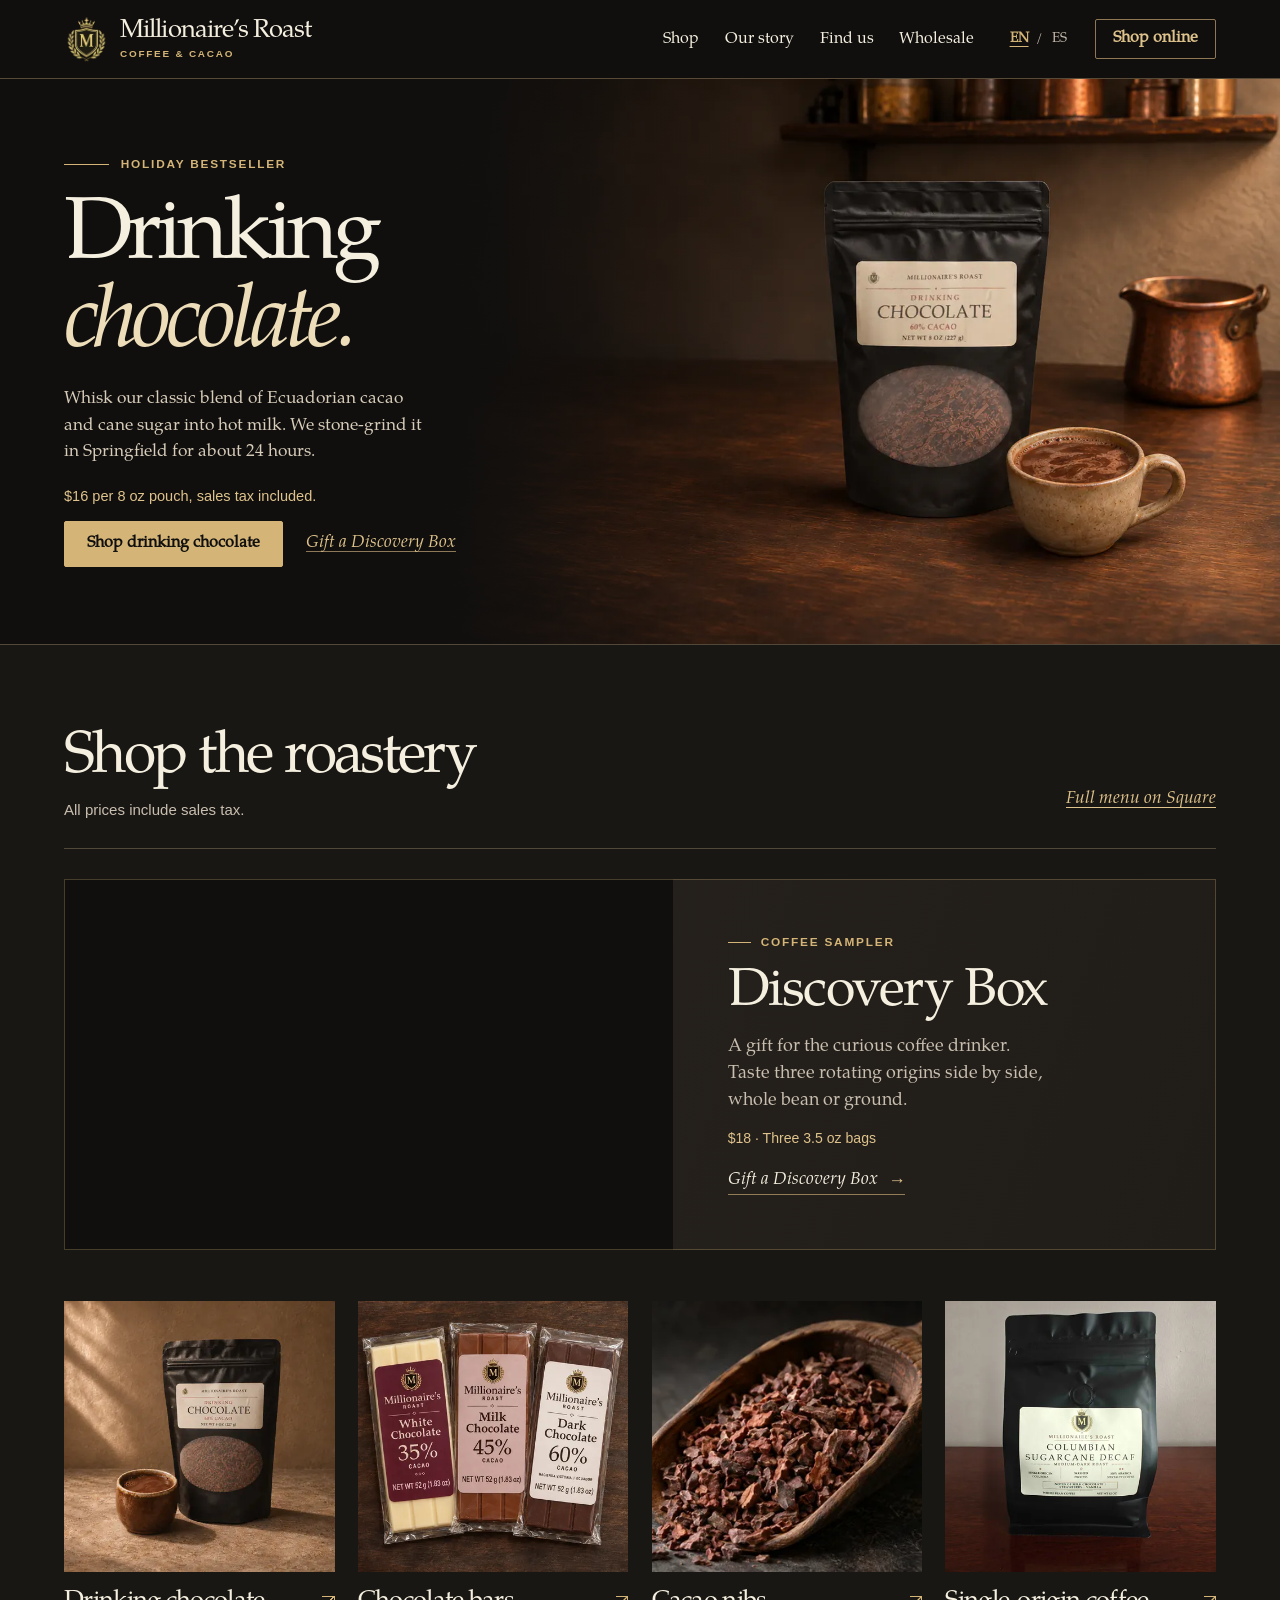
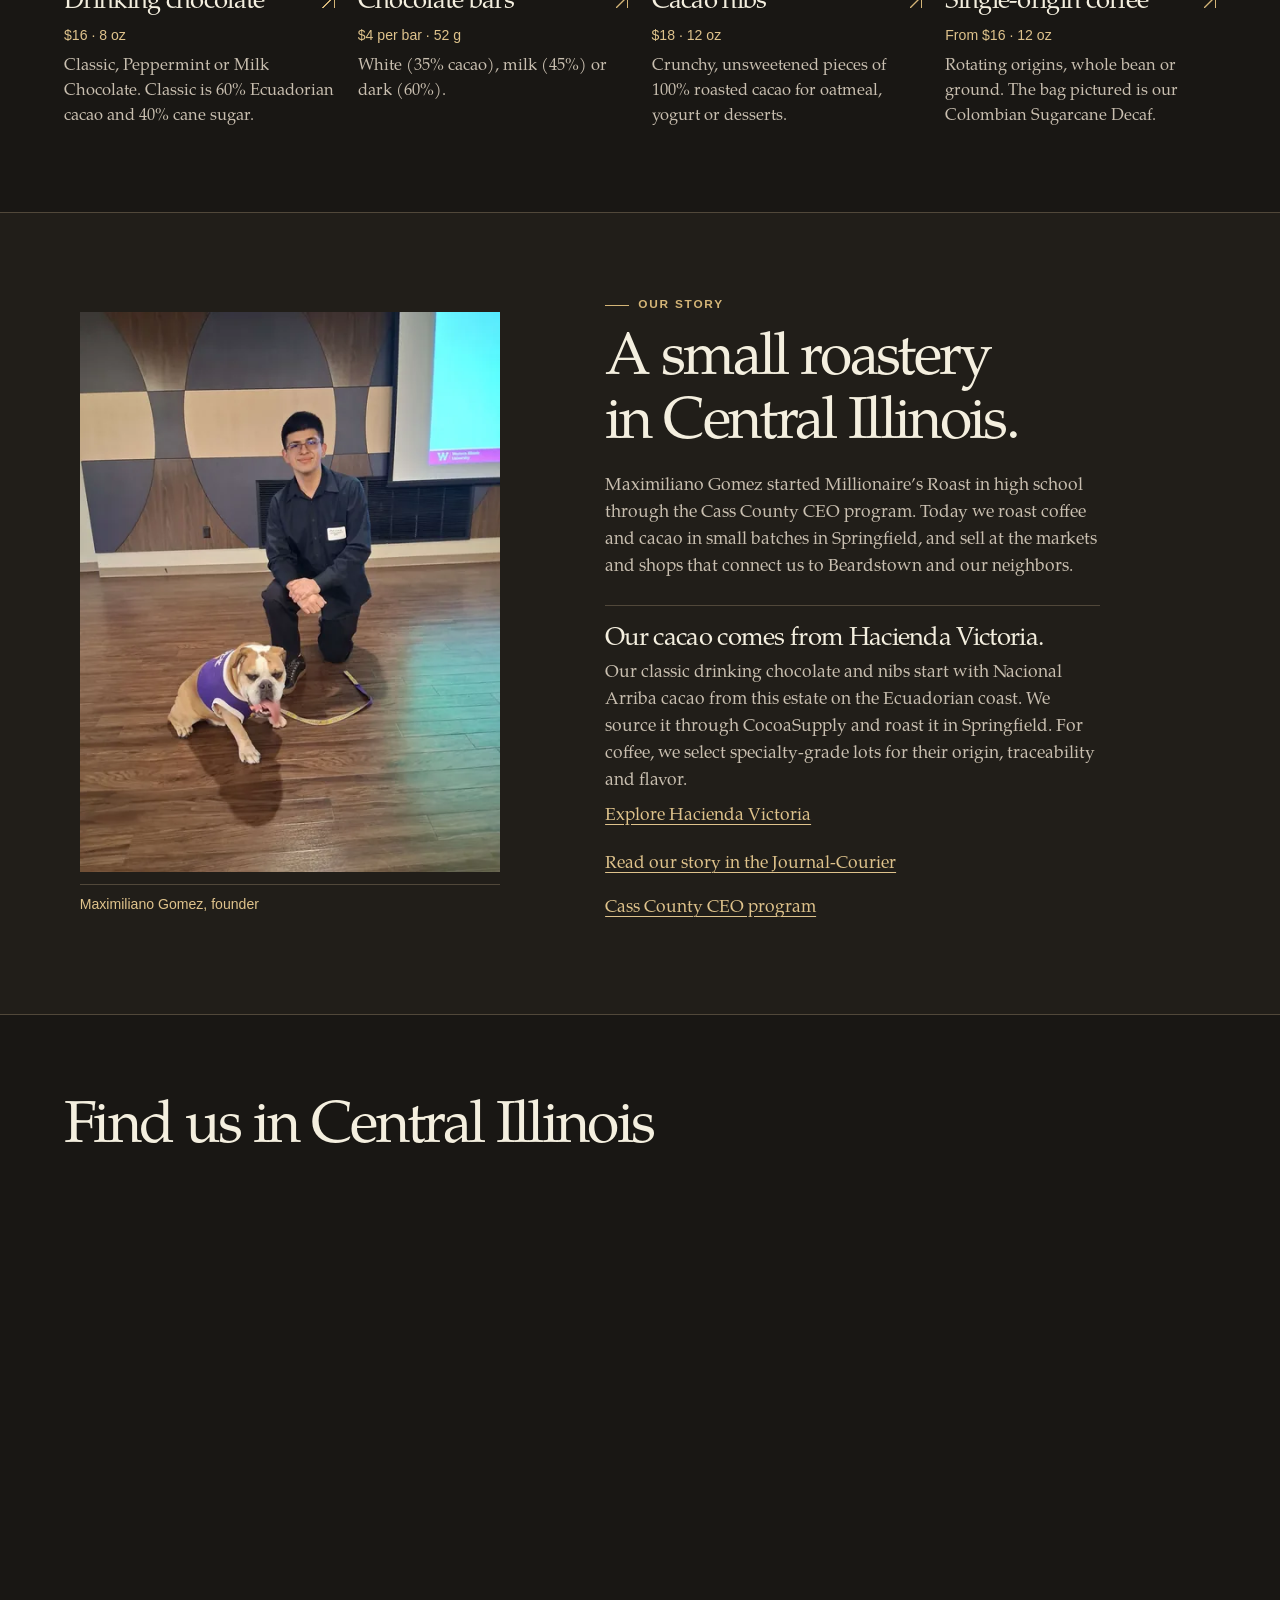
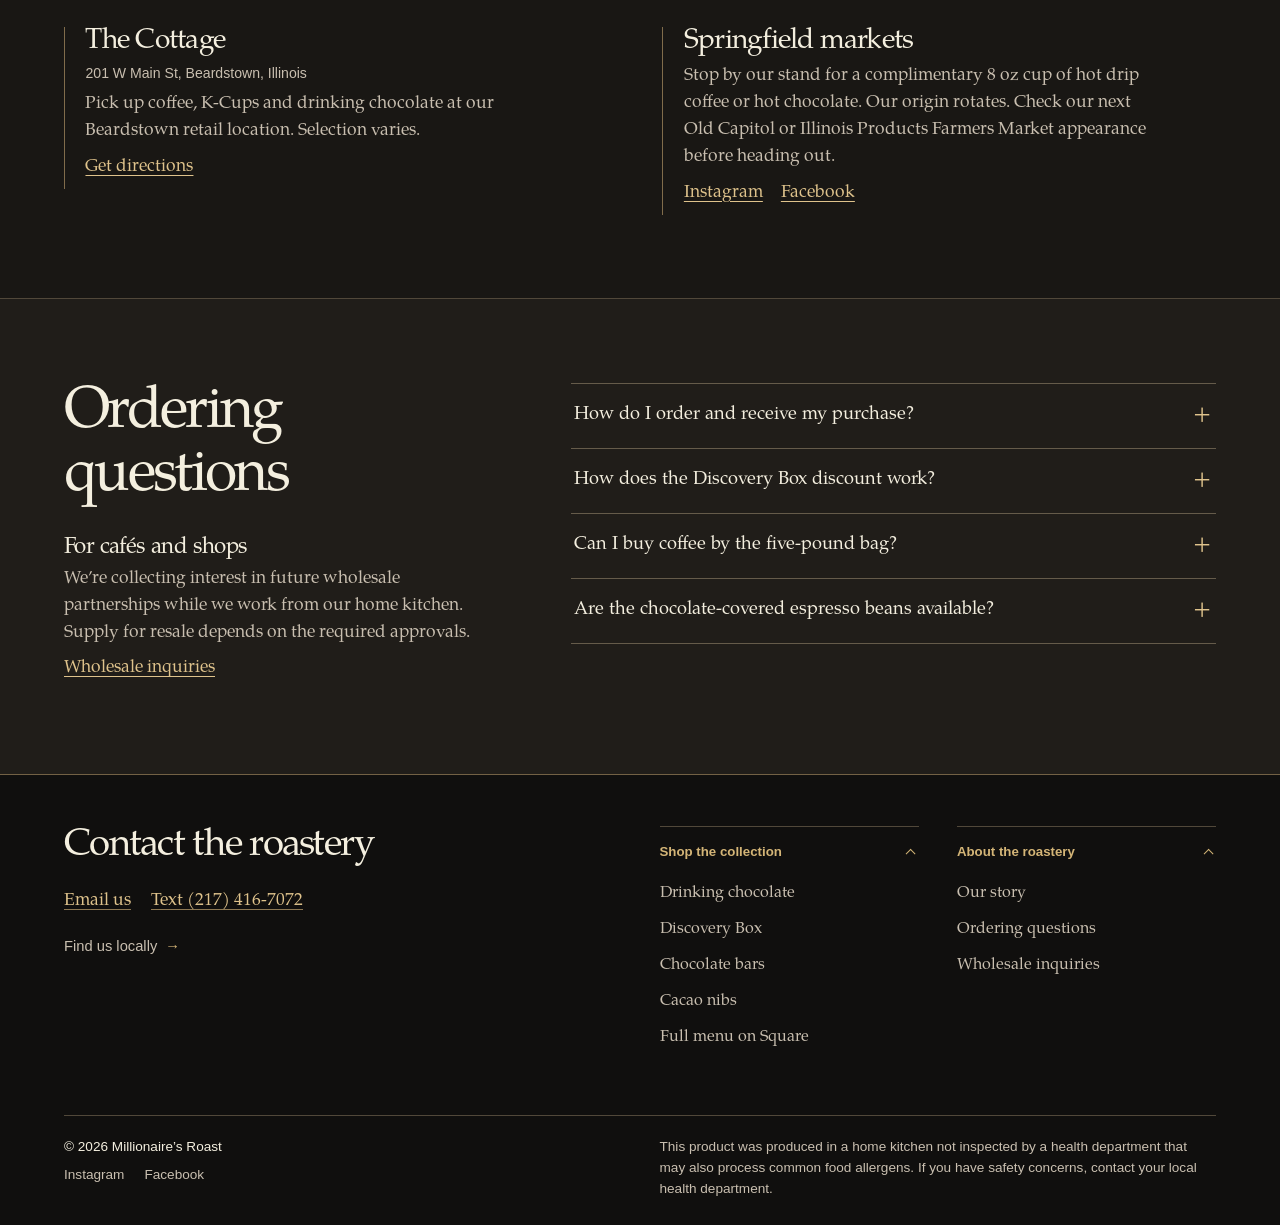
==== commit 499cfc26: "Show the photographed retail coffee bag on the single-origin card" ====
--- a/index.html
+++ b/index.html
@@ -229,15 +229,16 @@
             <article class="shop-tile tile-coffee">
               <a class="shop-tile-link" href="https://millionaires-roast.square.site/" data-location="product_lineup" aria-labelledby="product-info-coffee" aria-describedby="shop-tax-note">
                 <div class="tile-media"><img
-                  src="assets/coffee-cherries-480.f9cda7b9d85036f8.webp"
-                  srcset="assets/coffee-cherries-480.f9cda7b9d85036f8.webp 480w, assets/coffee-cherries-672.d9beb20ac76b5f9d.webp 672w, assets/coffee-cherries-800.348f8e6fe25bd2b5.webp 800w, assets/coffee-cherries-1024.fb5fd9a8d0d3ef9c.webp 1024w"
-                  sizes="auto, (max-width: 560px) calc(100vw - 40px), (max-width: 960px) 44vw, (max-width: 1500px) 21vw, 316px"
-                  alt="Ripe coffee cherries on a branch in Brazil’s Sul de Minas region" data-alt-en="Ripe coffee cherries on a branch in Brazil’s Sul de Minas region" data-alt-es="Cerezas de café maduras en una rama en la región brasileña de Sul de Minas"
-                  width="1024" height="683" loading="lazy" decoding="async" /></div>
+                  src="assets/catalog-single-origin-480.6d8f1a841e16b122.webp"
+                  srcset="assets/catalog-single-origin-240.d8269db513144155.webp 240w, assets/catalog-single-origin-480.6d8f1a841e16b122.webp 480w, assets/catalog-single-origin-800.bc2875f73e64228a.webp 800w"
+                  sizes="auto, (max-width: 295px) 90vw, (max-width: 560px) 27vw, (max-width: 960px) 44vw, (max-width: 1500px) 21vw, 316px"
+                  alt="A black 12 oz bag of Millionaire’s Roast Colombian Sugarcane Decaf whole-bean coffee" data-alt-en="A black 12 oz bag of Millionaire’s Roast Colombian Sugarcane Decaf whole-bean coffee"
+                  data-alt-es="Bolsa negra de 12 oz de café colombiano en grano de Millionaire’s Roast, descafeinado con caña de azúcar"
+                  width="480" height="480" loading="lazy" decoding="async" /></div>
                 <div class="tile-info" id="product-info-coffee">
                   <h3 id="menu-coffee" data-en="Single-origin coffee" data-es="Café de origen único">Single-origin coffee</h3>
                   <strong id="price-coffee" class="tile-price" data-en="From $16 · 12 oz" data-es="Desde $16 · 12 oz">From $16 · 12 oz</strong>
-                  <p data-en="Rotating origins, roasted light to dark. Choose your roast and grind." data-es="Orígenes que van cambiando, con tuestes de claro a oscuro y molienda a tu gusto.">Rotating origins, roasted light to dark. Choose your roast and grind.</p>
+                  <p data-en="Rotating origins, whole bean or ground. The bag pictured is our Colombian Sugarcane Decaf." data-es="Orígenes que van cambiando, en grano o molidos. En la foto aparece nuestro descafeinado colombiano.">Rotating origins, whole bean or ground. The bag pictured is our Colombian Sugarcane Decaf.</p>
                 </div>
               </a>
             </article>
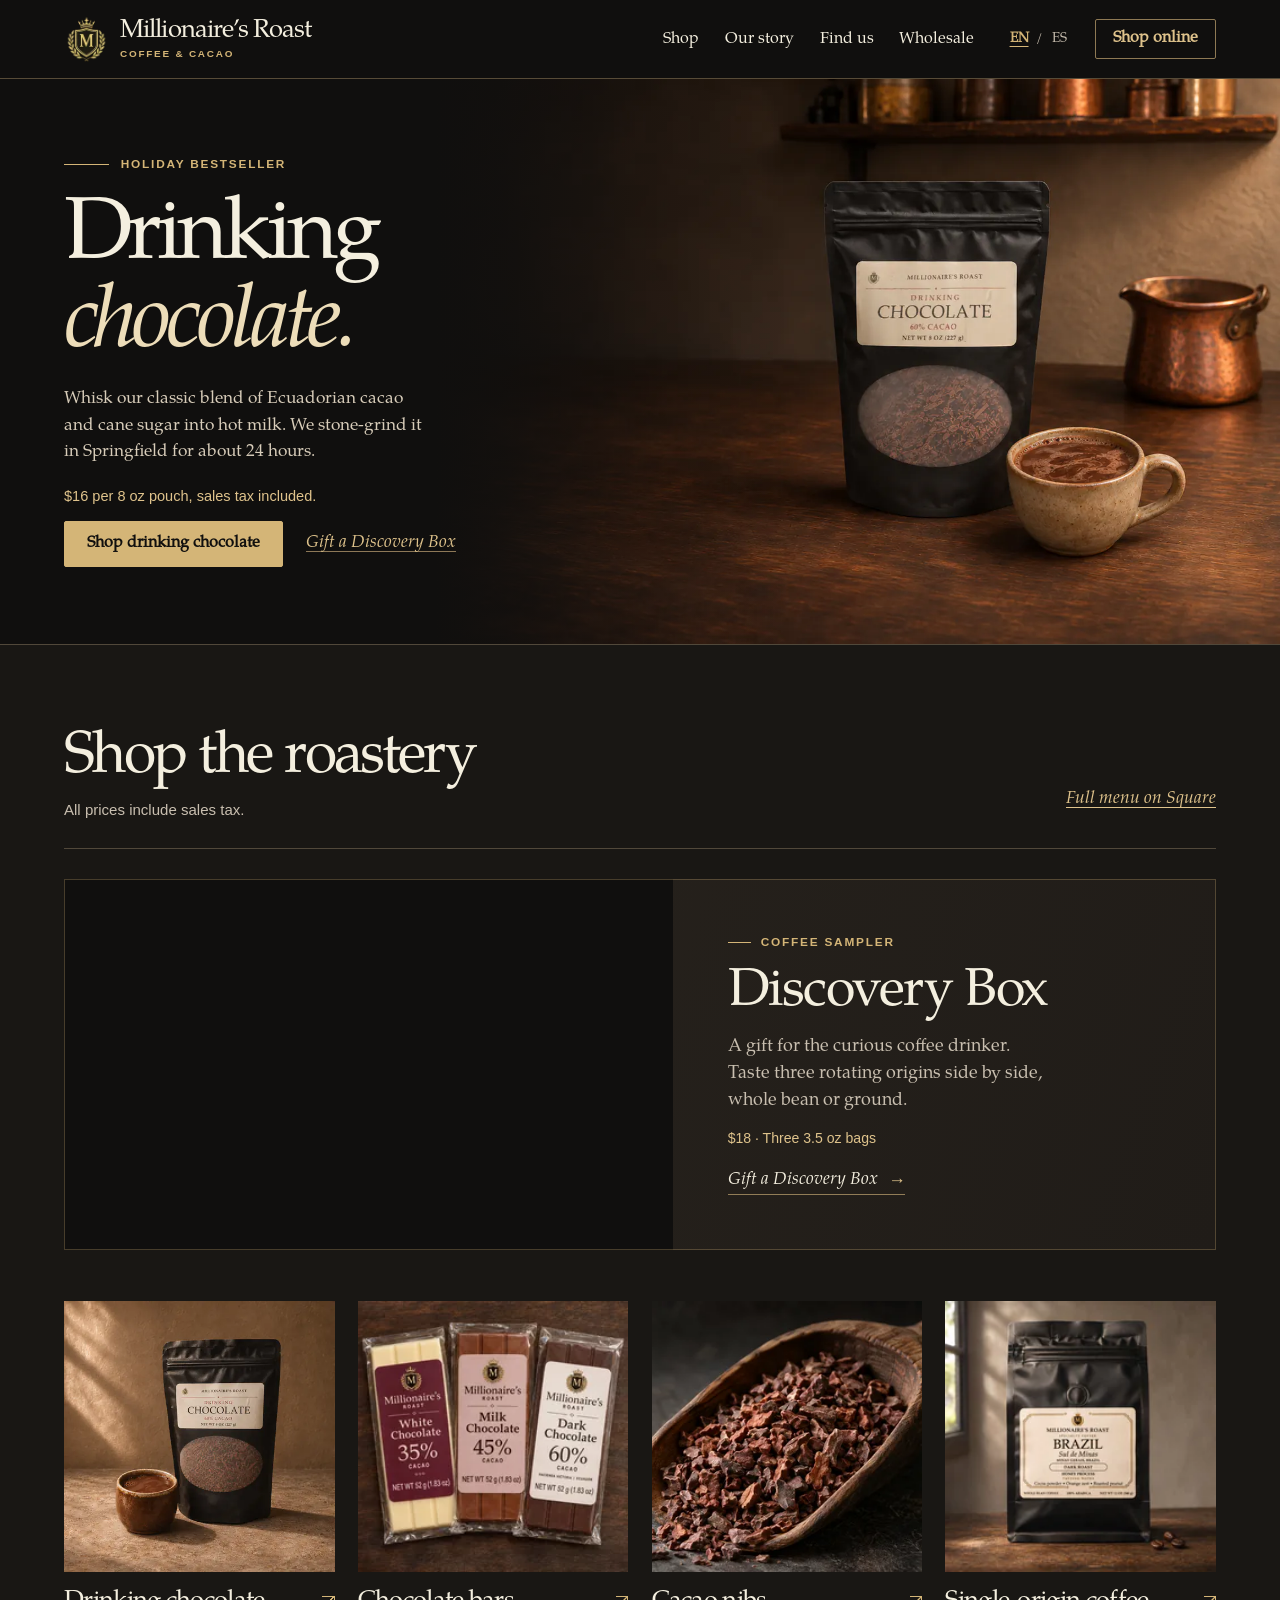
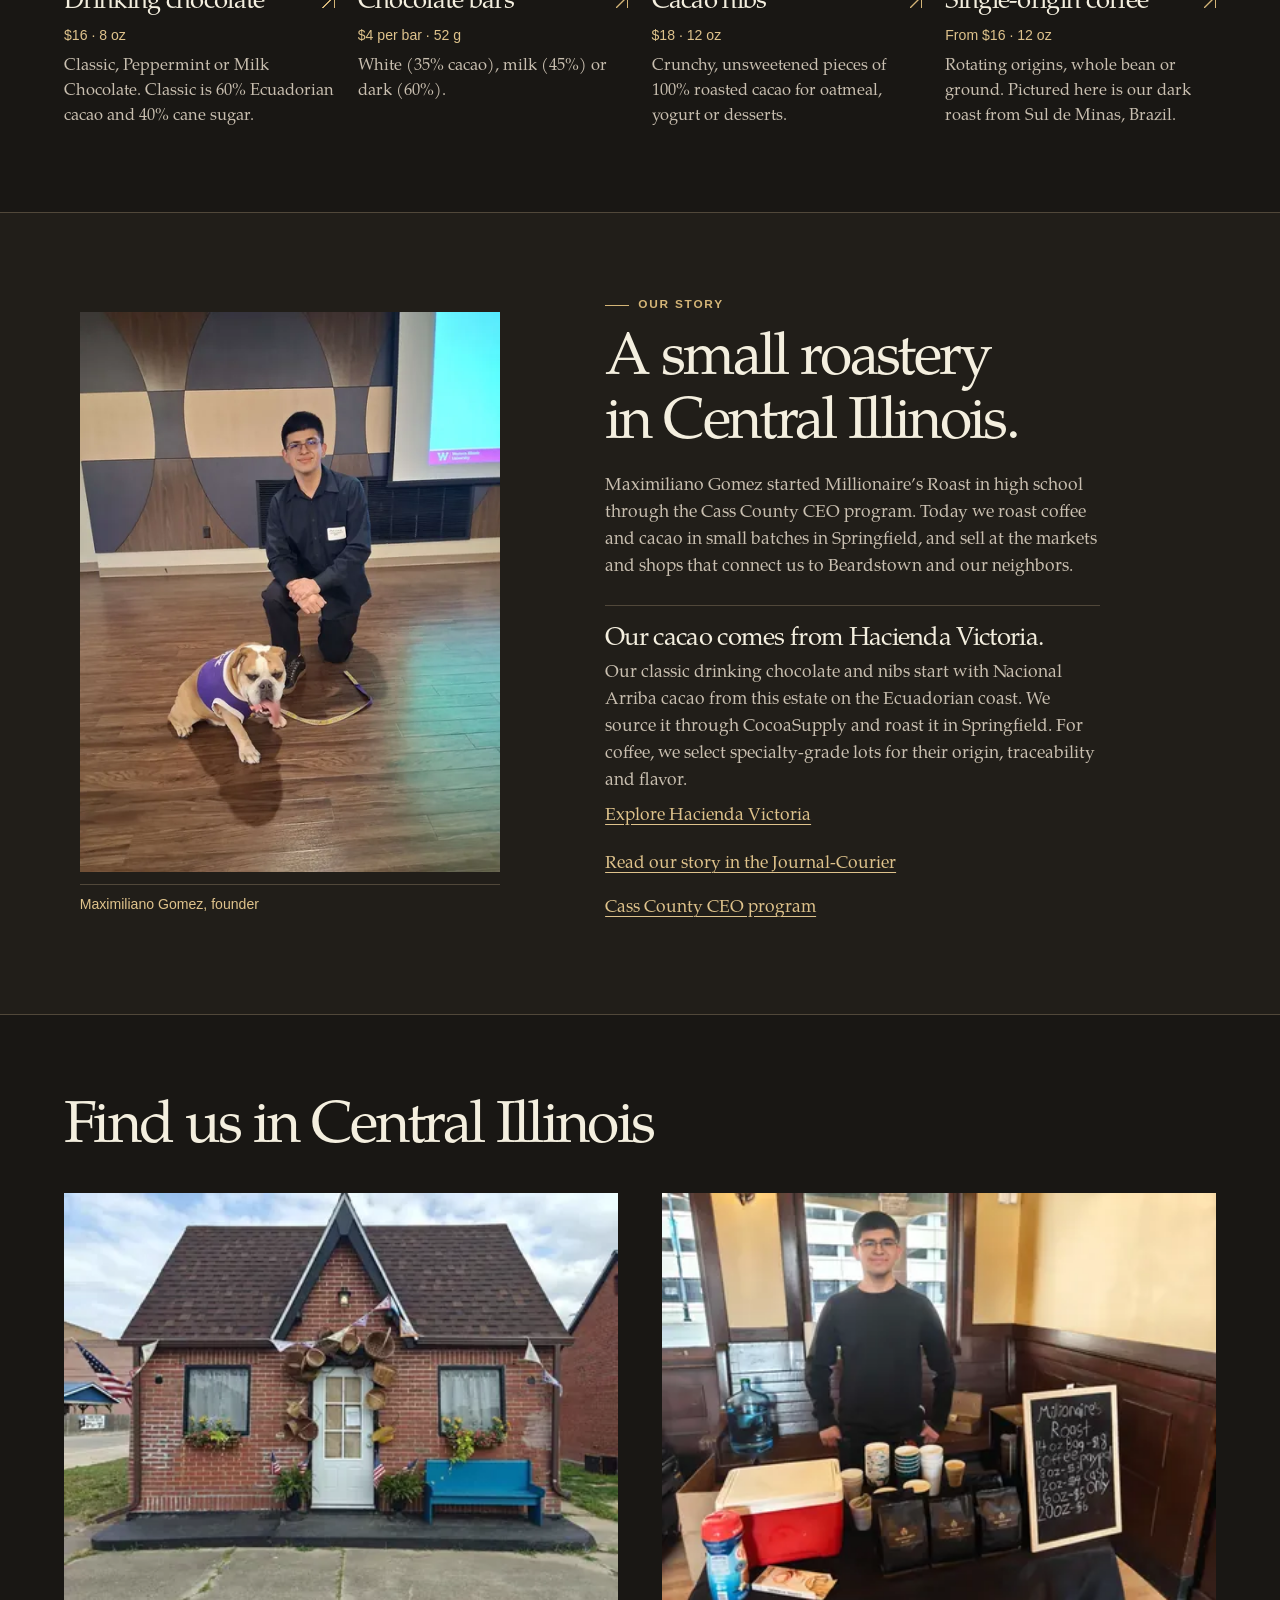
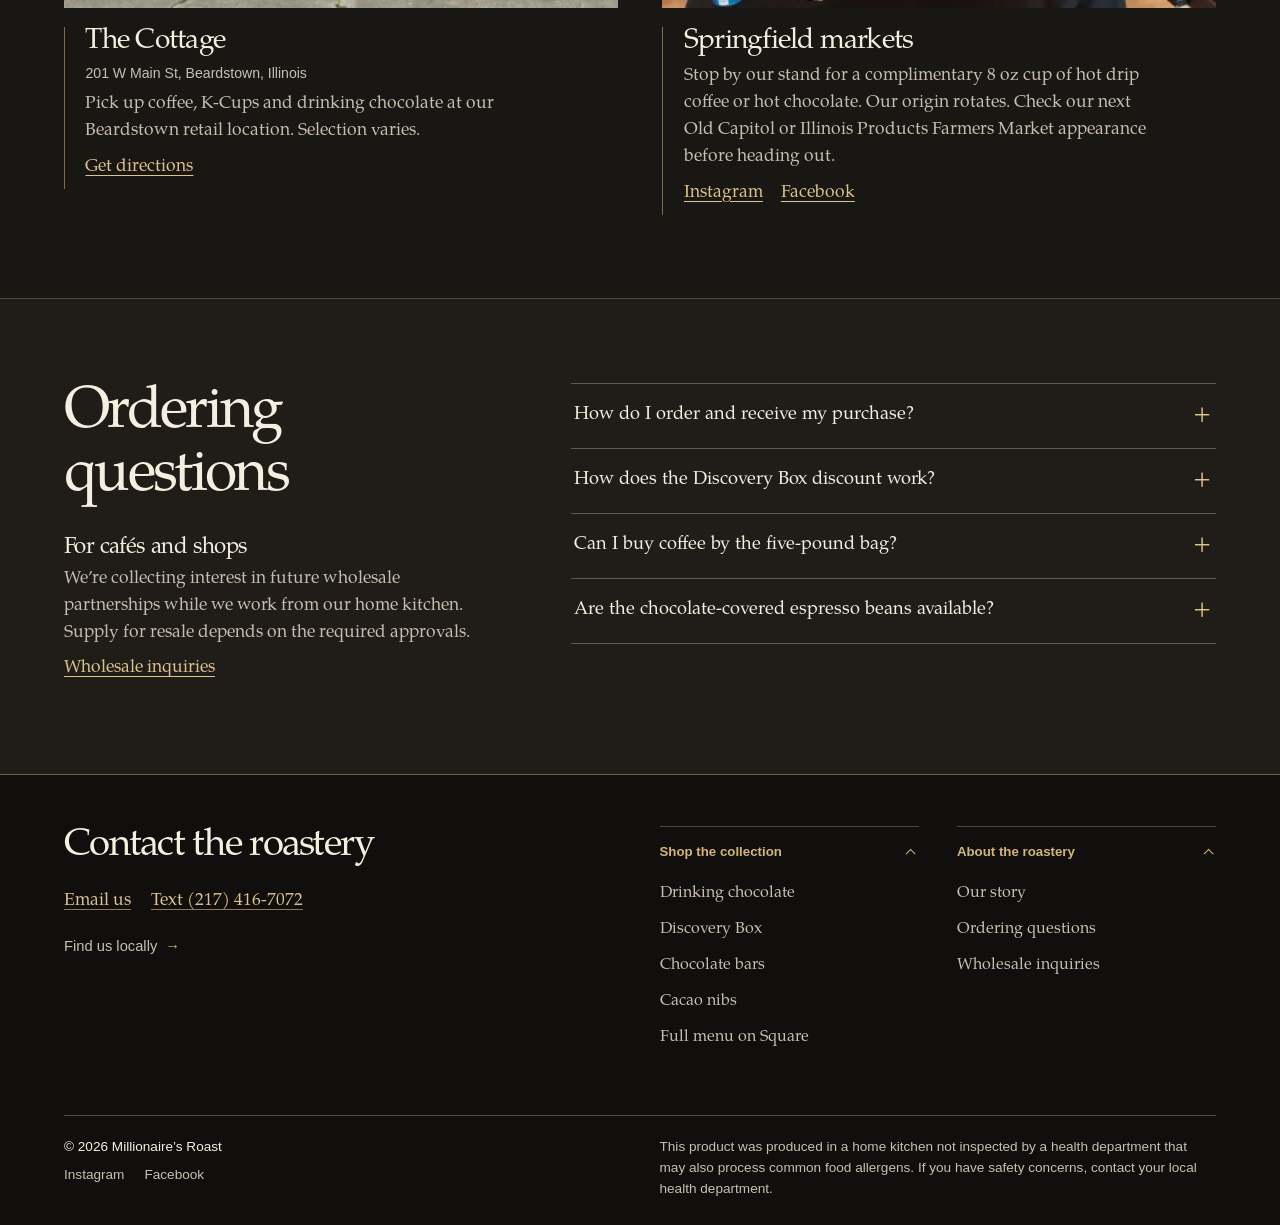
==== commit 3de9bbd2: "Feature the updated Brazil Sul de Minas coffee packaging" ====
--- a/index.html
+++ b/index.html
@@ -229,16 +229,16 @@
             <article class="shop-tile tile-coffee">
               <a class="shop-tile-link" href="https://millionaires-roast.square.site/" data-location="product_lineup" aria-labelledby="product-info-coffee" aria-describedby="shop-tax-note">
                 <div class="tile-media"><img
-                  src="assets/catalog-single-origin-480.6d8f1a841e16b122.webp"
-                  srcset="assets/catalog-single-origin-240.d8269db513144155.webp 240w, assets/catalog-single-origin-480.6d8f1a841e16b122.webp 480w, assets/catalog-single-origin-800.bc2875f73e64228a.webp 800w"
+                  src="assets/catalog-brazil-sul-de-minas-480.7a481b5d8d015419.webp"
+                  srcset="assets/catalog-brazil-sul-de-minas-240.b248e5547b0f381e.webp 240w, assets/catalog-brazil-sul-de-minas-480.7a481b5d8d015419.webp 480w, assets/catalog-brazil-sul-de-minas-800.6c14eb2efb0ec45f.webp 800w"
                   sizes="auto, (max-width: 295px) 90vw, (max-width: 560px) 27vw, (max-width: 960px) 44vw, (max-width: 1500px) 21vw, 316px"
-                  alt="A black 12 oz bag of Millionaire’s Roast Colombian Sugarcane Decaf whole-bean coffee" data-alt-en="A black 12 oz bag of Millionaire’s Roast Colombian Sugarcane Decaf whole-bean coffee"
-                  data-alt-es="Bolsa negra de 12 oz de café colombiano en grano de Millionaire’s Roast, descafeinado con caña de azúcar"
+                  alt="Black 12 oz bag of Millionaire’s Roast Brazil Sul de Minas coffee with the ivory dark roast label" data-alt-en="Black 12 oz bag of Millionaire’s Roast Brazil Sul de Minas coffee with the ivory dark roast label"
+                  data-alt-es="Bolsa negra de 12 oz de café de Sul de Minas, Brasil, de Millionaire’s Roast, con una etiqueta marfil de tueste oscuro"
                   width="480" height="480" loading="lazy" decoding="async" /></div>
                 <div class="tile-info" id="product-info-coffee">
                   <h3 id="menu-coffee" data-en="Single-origin coffee" data-es="Café de origen único">Single-origin coffee</h3>
                   <strong id="price-coffee" class="tile-price" data-en="From $16 · 12 oz" data-es="Desde $16 · 12 oz">From $16 · 12 oz</strong>
-                  <p data-en="Rotating origins, whole bean or ground. The bag pictured is our Colombian Sugarcane Decaf." data-es="Orígenes que van cambiando, en grano o molidos. En la foto aparece nuestro descafeinado colombiano.">Rotating origins, whole bean or ground. The bag pictured is our Colombian Sugarcane Decaf.</p>
+                  <p data-en="Rotating origins, whole bean or ground. Pictured here is our dark roast from Sul de Minas, Brazil." data-es="Orígenes que van cambiando, en grano o molidos. En la foto, nuestro tueste oscuro de Sul de Minas, Brasil.">Rotating origins, whole bean or ground. Pictured here is our dark roast from Sul de Minas, Brazil.</p>
                 </div>
               </a>
             </article>
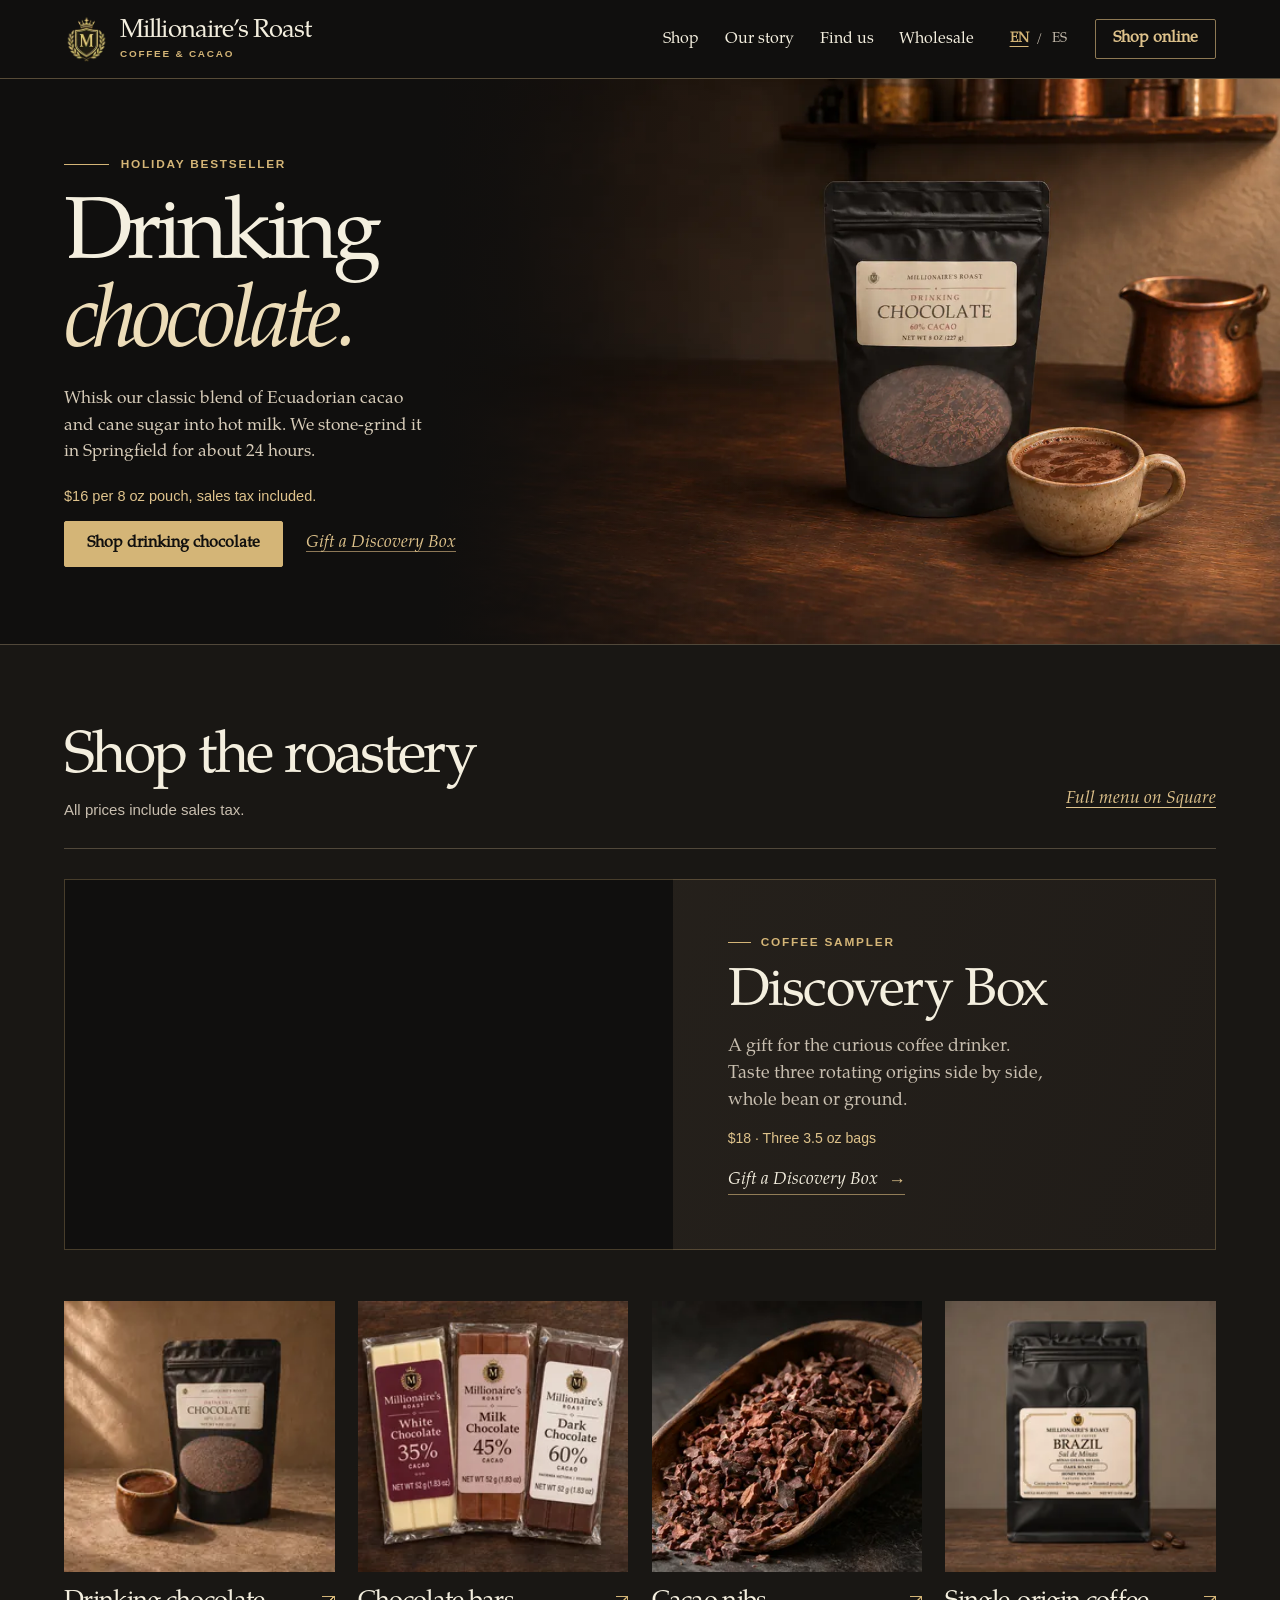
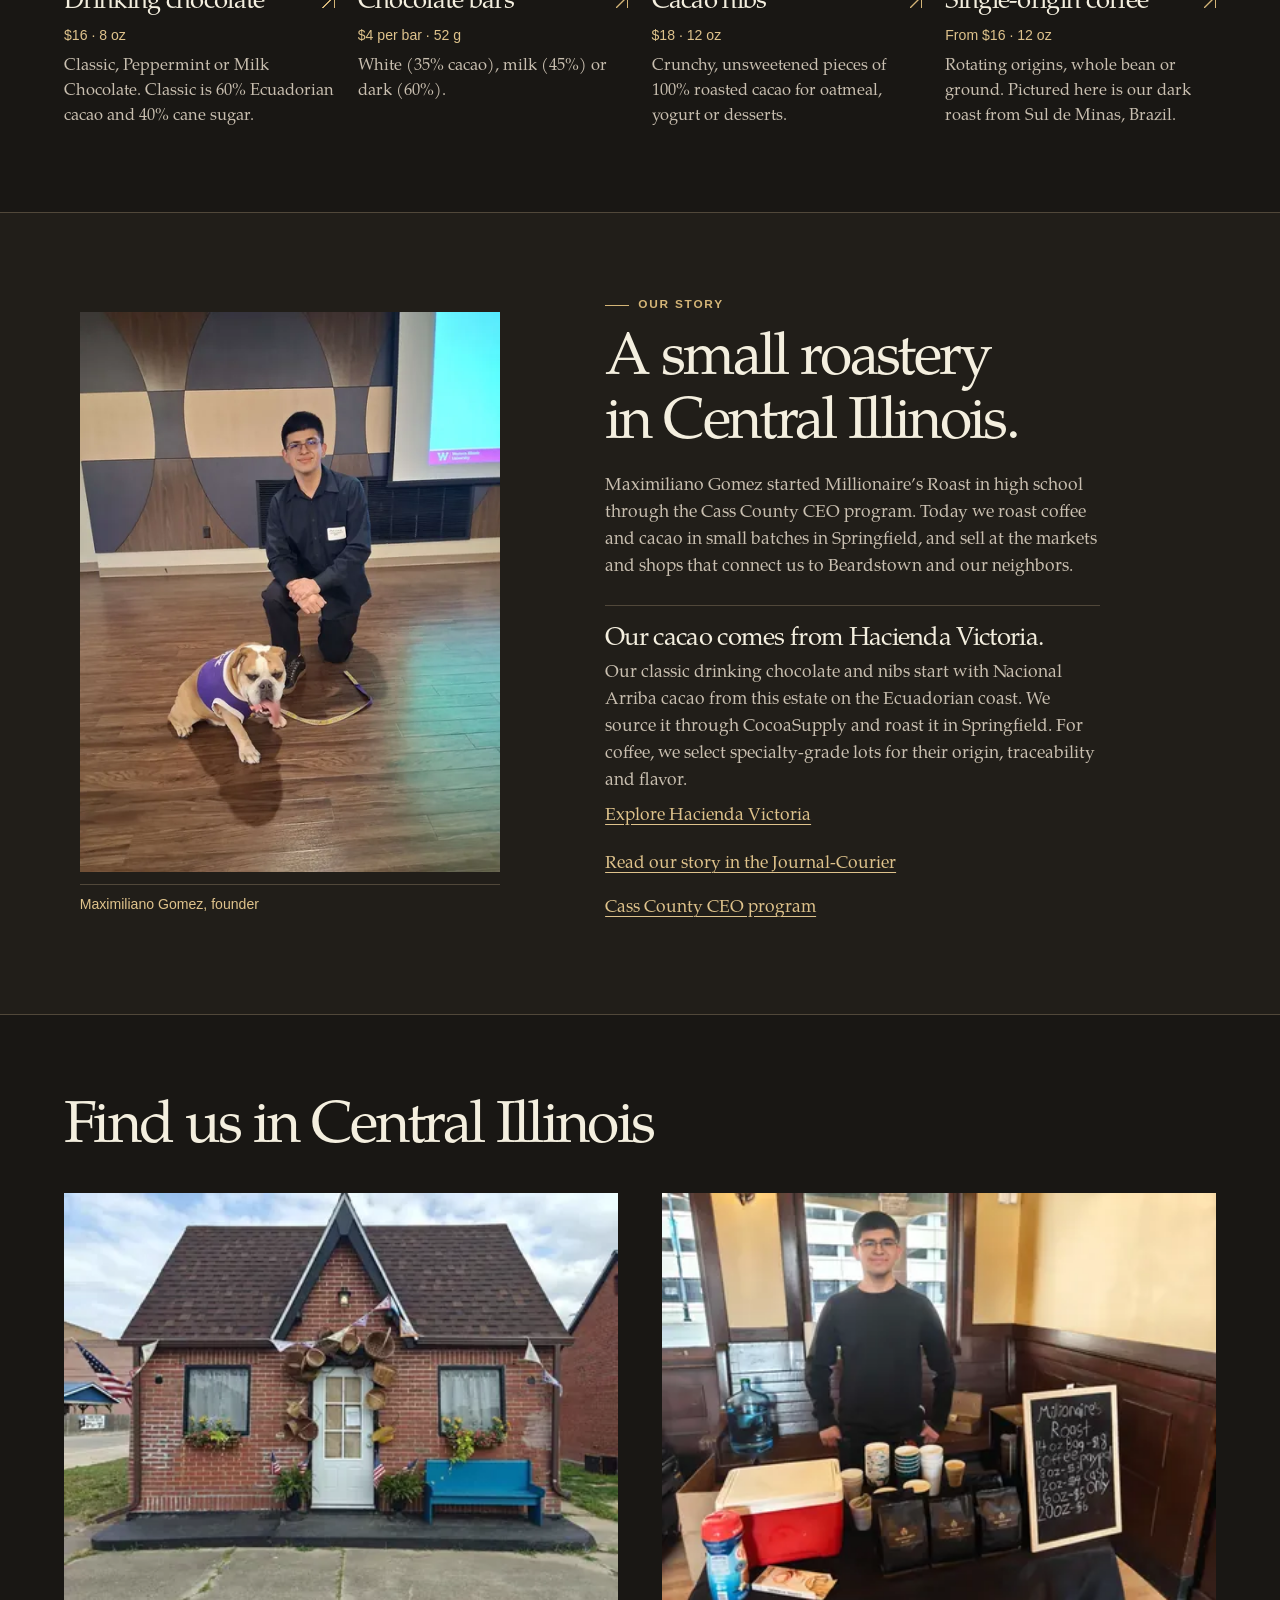
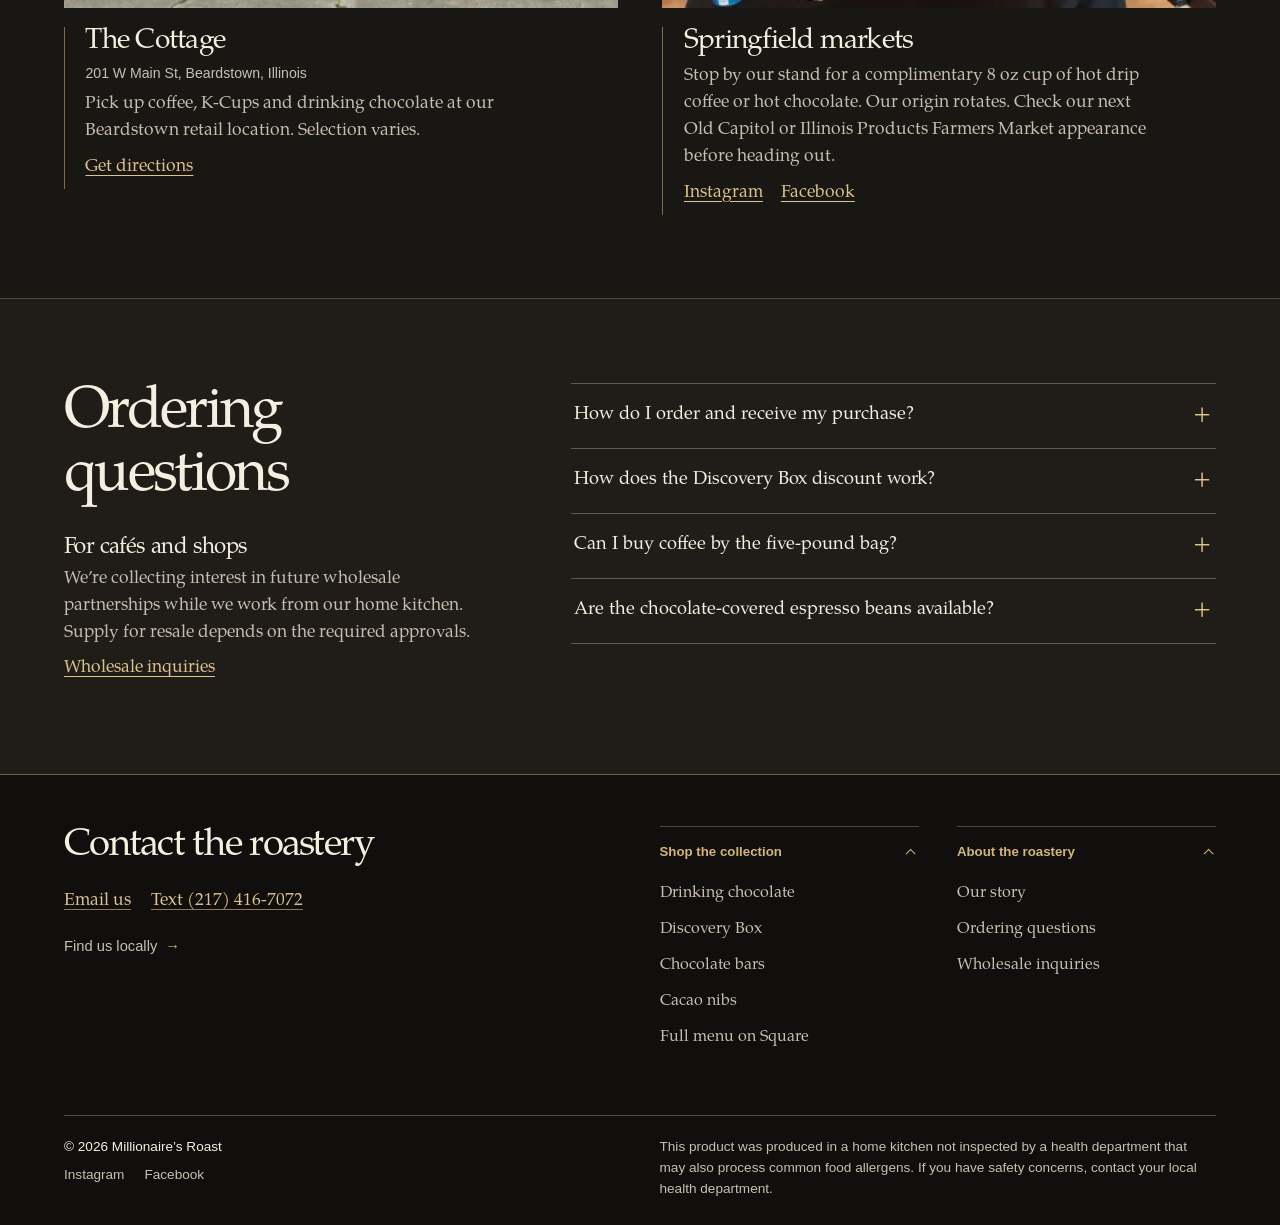
==== commit 27cfe623: "Soften the light in the Brazil coffee product image" ====
--- a/index.html
+++ b/index.html
@@ -229,8 +229,8 @@
             <article class="shop-tile tile-coffee">
               <a class="shop-tile-link" href="https://millionaires-roast.square.site/" data-location="product_lineup" aria-labelledby="product-info-coffee" aria-describedby="shop-tax-note">
                 <div class="tile-media"><img
-                  src="assets/catalog-brazil-sul-de-minas-480.7a481b5d8d015419.webp"
-                  srcset="assets/catalog-brazil-sul-de-minas-240.b248e5547b0f381e.webp 240w, assets/catalog-brazil-sul-de-minas-480.7a481b5d8d015419.webp 480w, assets/catalog-brazil-sul-de-minas-800.6c14eb2efb0ec45f.webp 800w"
+                  src="assets/catalog-brazil-sul-de-minas-480.8597b1b655a4a03e.webp"
+                  srcset="assets/catalog-brazil-sul-de-minas-240.7e4c88651a53509a.webp 240w, assets/catalog-brazil-sul-de-minas-480.8597b1b655a4a03e.webp 480w, assets/catalog-brazil-sul-de-minas-800.67048f8b50630792.webp 800w"
                   sizes="auto, (max-width: 295px) 90vw, (max-width: 560px) 27vw, (max-width: 960px) 44vw, (max-width: 1500px) 21vw, 316px"
                   alt="Black 12 oz bag of Millionaire’s Roast Brazil Sul de Minas coffee with the ivory dark roast label" data-alt-en="Black 12 oz bag of Millionaire’s Roast Brazil Sul de Minas coffee with the ivory dark roast label"
                   data-alt-es="Bolsa negra de 12 oz de café de Sul de Minas, Brasil, de Millionaire’s Roast, con una etiqueta marfil de tueste oscuro"
